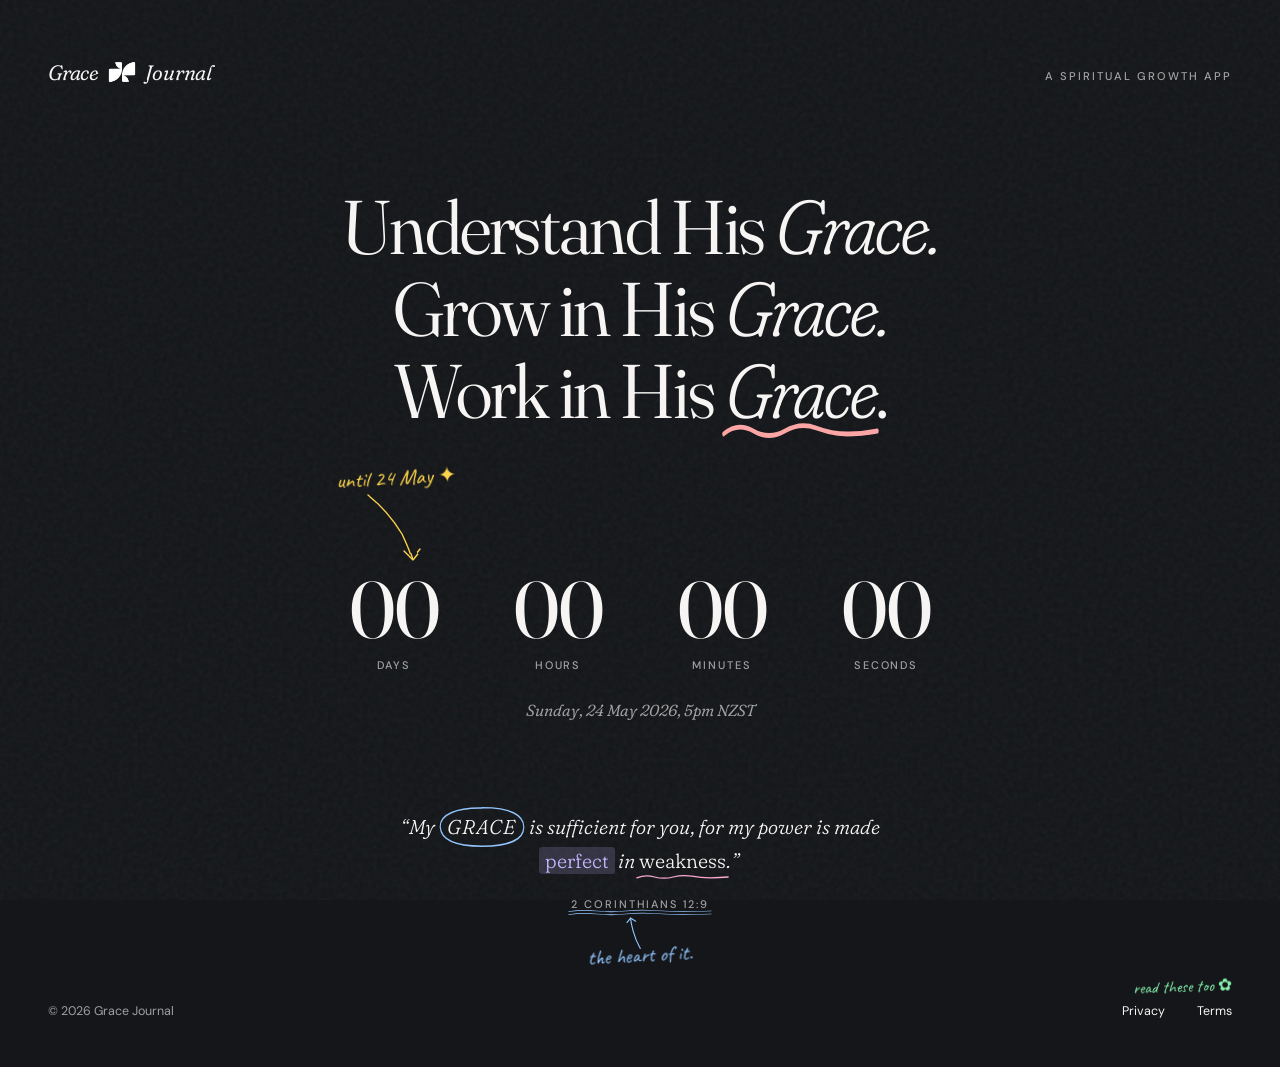
==== index.html @ fcdb18b9 "Update index.html" ====
<!DOCTYPE html>
<html lang="en">
<head>
<meta charset="UTF-8">
<meta name="viewport" content="width=device-width, initial-scale=1.0">
<title>Grace Journal — A Spiritual Growth App, Launching 24 May 2026</title>
<meta name="description" content="Grace Journal is a spiritual growth app to help you understand grace, grow in grace, and work in grace. Launching on iPhone, Sunday 24 May 2026.">
<meta name="theme-color" content="#141619">

<link rel="icon" type="image/png" href="Static/icons/favicon.png">
<link rel="apple-touch-icon" href="Static/icons/favicon.png">

<!-- Open Graph (Facebook, Messenger, iMessage, WhatsApp, LinkedIn, Slack, Discord) -->
<meta property="og:site_name" content="Grace Journal">
<meta property="og:locale" content="en_US">
<meta property="og:type" content="website">
<meta property="og:url" content="https://gracejournal.co">
<meta property="og:title" content="Grace Journal — A Spiritual Growth App, Launching 24 May 2026">
<meta property="og:description" content="Grace Journal is a spiritual growth app to help you understand grace, grow in grace, and work in grace. Launching on iPhone, Sunday 24 May 2026.">
<meta property="og:image" content="https://gracejournal.co/Static/icons/og-image.png">
<meta property="og:image:secure_url" content="https://gracejournal.co/Static/icons/og-image.png">
<meta property="og:image:type" content="image/png">
<meta property="og:image:width" content="1200">
<meta property="og:image:height" content="630">
<meta property="og:image:alt" content="Grace Journal — a spiritual growth app">

<!-- Twitter / X -->
<meta name="twitter:card" content="summary_large_image">
<meta name="twitter:title" content="Grace Journal — A Spiritual Growth App, Launching 24 May 2026">
<meta name="twitter:description" content="Grace Journal is a spiritual growth app to help you understand grace, grow in grace, and work in grace. Launching on iPhone, Sunday 24 May 2026.">
<meta name="twitter:image" content="https://gracejournal.co/Static/icons/og-image.png">
<meta name="twitter:image:alt" content="Grace Journal — a spiritual growth app">

<link rel="preconnect" href="https://fonts.googleapis.com">
<link rel="preconnect" href="https://fonts.gstatic.com" crossorigin>
<link href="https://fonts.googleapis.com/css2?family=Fraunces:ital,opsz,wght,SOFT@0,9..144,300..600,30..100;1,9..144,300..600,30..100&family=DM+Sans:wght@400;500&family=Caveat:wght@400;600&display=swap" rel="stylesheet">

<link rel="stylesheet" href="Static/index.css">
</head>
<body>

<!-- Hand-drawn roughness filter — makes any SVG stroke wobble like pencil -->
<svg class="defs" aria-hidden="true">
  <defs>
    <filter id="rough" x="-5%" y="-5%" width="110%" height="110%">
      <feTurbulence type="fractalNoise" baseFrequency="0.03" numOctaves="2" seed="4"/>
      <feDisplacementMap in="SourceGraphic" scale="2"/>
    </filter>
  </defs>
</svg>

<header>
  <span class="brand">
    <span class="wordmark">Grace</span>
    <img class="brand-logo" src="Static/icons/logo.png" alt="Grace Journal logo">
    <span class="wordmark">Journal</span>
  </span>
  <span class="meta">A Spiritual Growth App</span>
</header>

<main>

  <div class="headline-wrap">
    <h1 class="headline">
      Understand His <em>Grace.</em><br>
      Grow in His <em>Grace.</em><br>
      Work in His <em class="ul ul-coral">Grace</em>.
    </h1>
  </div>

  <section class="countdown-section">

    <span class="ann ann-countdown">until 24 May ✦</span>
    <svg class="ann-arrow-countdown" viewBox="0 0 75 75" aria-hidden="true">
      <path d="M 8 6 Q 28 22, 42 45 Q 50 62, 52 70"
            stroke="currentColor" stroke-width="1.4"
            fill="none" stroke-linecap="round"
            filter="url(#rough)"/>
      <path d="M 44 62 L 52 70 L 60 60"
            stroke="currentColor" stroke-width="1.4"
            fill="none" stroke-linecap="round" stroke-linejoin="round"
            filter="url(#rough)"/>
    </svg>

    <div class="countdown" id="countdown" aria-label="Countdown to launch">
      <div class="unit"><span class="num" id="days">00</span><span class="label">Days</span></div>
      <div class="unit"><span class="num" id="hours">00</span><span class="label">Hours</span></div>
      <div class="unit"><span class="num" id="minutes">00</span><span class="label">Minutes</span></div>
      <div class="unit"><span class="num" id="seconds">00</span><span class="label">Seconds</span></div>
    </div>

    <p class="countdown-date">Sunday, 24 May 2026, 5pm NZST</p>

  </section>

  <div class="verse-wrap">
    <blockquote class="verse">
      &ldquo;My <span class="circled" id="grace-word">GRACE</span> is sufficient for you, for my power is made
      <span class="hl hl-purple">perfect</span>
      in <span class="ul ul-pink">weakness</span>.&rdquo;
      <cite><span class="ul ul-blue ul-double" id="verse-reference">2 Corinthians 12:9</span></cite>
    </blockquote>
    <svg class="ann-arrow-verse" viewBox="0 0 55 70" aria-hidden="true">
      <path d="M 32 65 Q 23 50, 18 31 Q 14 17, 13 6"
            stroke="currentColor" stroke-width="2.2"
            fill="none" stroke-linecap="round"
            filter="url(#rough)"/>
      <path d="M 6 15 L 13 6 L 23 12"
            stroke="currentColor" stroke-width="2.2"
            fill="none" stroke-linecap="round" stroke-linejoin="round"
            filter="url(#rough)"/>
    </svg>
    <span class="ann ann-verse">the heart of it.</span>
  </div>

</main>

<footer>
  <span>© 2026 Grace Journal</span>
  <nav class="nav-links" aria-label="Legal">
    <span class="ann ann-footer">read these too ✿</span>
    <a href="privacy.html">Privacy</a>
    <a href="terms.html">Terms</a>
  </nav>
</footer>

<script src="Static/index.js" defer></script>

</body>
</html>
---- Static/index.css ----
:root {
  --bg: #141619;
  --ink: #F6F5F3;
  --ink-soft: rgba(246, 245, 243, 0.62);
  --ink-faint: rgba(246, 245, 243, 0.28);

  --purple: #C4B5FD;
  --pink: #F9A8D4;
  --yellow: #FCD34D;
  --blue: #93C5FD;
  --sage: #86EFAC;
  --coral: #FCA5A5;

  --serif: 'Fraunces', Georgia, 'Times New Roman', serif;
  --sans: 'DM Sans', system-ui, -apple-system, sans-serif;
  --hand: 'Caveat', 'Bradley Hand', cursive;
}

* { box-sizing: border-box; margin: 0; padding: 0; }

html { background: var(--bg); }

body {
  background: var(--bg);
  color: var(--ink);
  font-family: var(--sans);
  -webkit-font-smoothing: antialiased;
  text-rendering: optimizeLegibility;
  min-height: 100vh;
  min-height: 100svh;
  display: grid;
  grid-template-rows: auto 1fr auto;
  padding: clamp(1.5rem, 4vw, 3rem);
  position: relative;
  overflow-x: hidden;
}

/* Faint film grain on the dark background — gives it texture */
body::before {
  content: '';
  position: fixed;
  inset: 0;
  pointer-events: none;
  z-index: 1;
  opacity: 0.05;
  background-image: url("data:image/svg+xml,%3Csvg viewBox='0 0 200 200' xmlns='http://www.w3.org/2000/svg'%3E%3Cfilter id='n'%3E%3CfeTurbulence type='fractalNoise' baseFrequency='0.9' numOctaves='3' /%3E%3C/filter%3E%3Crect width='100%25' height='100%25' filter='url(%23n)'/%3E%3C/svg%3E");
}

/* Hidden SVG defs — turbulence filter that gives clean SVG paths a hand-drawn wobble */
.defs {
  position: absolute;
  width: 0; height: 0;
  pointer-events: none;
}

/* ───── Header ───── */
header {
  display: flex;
  justify-content: space-between;
  align-items: baseline;
  flex-wrap: wrap;
  gap: 0.5rem 2rem;
  z-index: 2;
  position: relative;
}

.brand {
  display: inline-flex;
  align-items: center;
  gap: 0.05rem;
}

.brand .brand-logo {
  margin: 0 -0.1rem;
}

.brand-logo {
  width: 3rem;
  height: 3rem;
  border-radius: 0.5rem;
  object-fit: contain;
  display: block;
  flex-shrink: 0;
}

.wordmark {
  font-family: var(--serif);
  font-style: italic;
  font-weight: 350;
  font-size: 1.3rem;
  letter-spacing: -0.01em;
  font-variation-settings: 'opsz' 24, 'SOFT' 80;
}

.meta {
  font-family: var(--sans);
  font-size: 0.7rem;
  font-weight: 500;
  letter-spacing: 0.18em;
  text-transform: uppercase;
  color: var(--ink-soft);
}

/* ───── Main ───── */
main {
  display: flex;
  flex-direction: column;
  justify-content: center;
  align-items: center;
  text-align: center;
  gap: clamp(3.5rem, 9vh, 6rem);
  padding: clamp(3rem, 10vh, 6rem) 0;
  z-index: 2;
  position: relative;
}

.headline {
  font-family: var(--serif);
  font-weight: 350;
  font-size: clamp(2.25rem, 6vw, 4.75rem);
  line-height: 1.08;
  letter-spacing: -0.025em;
  max-width: 14em;
  font-variation-settings: 'opsz' 144, 'SOFT' 30;
}

.headline em {
  font-style: italic;
  font-weight: 300;
  font-variation-settings: 'opsz' 144, 'SOFT' 100;
}

/* Wrapper around headline (kept for layout consistency) */
.headline-wrap {
  position: relative;
  width: fit-content;
  max-width: 100%;
}

/* ───── Countdown ───── */
.countdown-section {
  position: relative;
  padding: 3.5rem 0 0.5rem;
  width: min(100%, 38rem);
}

.countdown {
  display: grid;
  grid-template-columns: repeat(4, 1fr);
  gap: clamp(1rem, 4vw, 3rem);
  align-items: baseline;
}

.unit {
  display: flex;
  flex-direction: column;
  align-items: center;
  gap: 0.55rem;
}

.num {
  font-family: var(--serif);
  font-weight: 400;
  font-size: clamp(2.5rem, 7vw, 5rem);
  line-height: 1;
  letter-spacing: -0.03em;
  font-variant-numeric: tabular-nums;
  font-variation-settings: 'opsz' 144, 'SOFT' 0;
}

.label {
  font-family: var(--sans);
  font-size: 0.6875rem;
  font-weight: 500;
  letter-spacing: 0.18em;
  text-transform: uppercase;
  color: var(--ink-soft);
}

.countdown-date {
  margin-top: 1.75rem;
  font-family: var(--serif);
  font-style: italic;
  font-weight: 350;
  font-size: 1rem;
  color: var(--ink-soft);
  text-align: center;
  font-variation-settings: 'opsz' 24, 'SOFT' 100;
}

/* ───── Verse ───── */
.verse-wrap {
  position: relative;
  max-width: 32em;
}

.verse {
  font-family: var(--serif);
  font-style: italic;
  font-weight: 300;
  font-size: clamp(1.05rem, 1.6vw, 1.25rem);
  line-height: 1.65;
  color: var(--ink);
  font-variation-settings: 'opsz' 24, 'SOFT' 100;
}

.verse cite {
  display: block;
  margin-top: 1.1rem;
  font-style: normal;
  font-family: var(--sans);
  font-size: 0.6875rem;
  font-weight: 500;
  letter-spacing: 0.18em;
  text-transform: uppercase;
  color: var(--ink-soft);
}

/* ───── Inline annotations ───── */

/* Highlighted word — subtle colored background */
.hl {
  padding: 0.05em 0.32em;
  margin: 0 -0.05em;
  border-radius: 3px;
  font-style: normal;
}
.hl-purple { background: rgba(196, 181, 253, 0.18); color: var(--purple); }

/* Wavy hand-drawn underline */
.ul {
  position: relative;
  display: inline-block;
  font-style: normal;
}
.ul::after {
  content: '';
  position: absolute;
  left: -3px;
  right: -3px;
  bottom: -0.18em;
  height: 0.4em;
  background-repeat: no-repeat;
  background-size: 100% 100%;
  pointer-events: none;
}
.ul-pink::after {
  background-image: url("data:image/svg+xml,%3Csvg xmlns='http://www.w3.org/2000/svg' viewBox='0 0 100 10' preserveAspectRatio='none'%3E%3Cpath d='M 1 6 Q 10 2, 20 5 T 40 5 T 60 4 T 80 6 T 99 5' stroke='%23F9A8D4' stroke-width='1.6' fill='none' stroke-linecap='round'/%3E%3C/svg%3E");
}
.ul-coral::after {
  background-image: url("data:image/svg+xml,%3Csvg xmlns='http://www.w3.org/2000/svg' viewBox='0 0 100 10' preserveAspectRatio='none'%3E%3Cpath d='M 1 6 Q 10 2, 20 5 T 40 5 T 60 4 T 80 6 T 99 5' stroke='%23FCA5A5' stroke-width='1.6' fill='none' stroke-linecap='round'/%3E%3C/svg%3E");
}
.ul-blue::after {
  background-image: url("data:image/svg+xml,%3Csvg xmlns='http://www.w3.org/2000/svg' viewBox='0 0 100 10' preserveAspectRatio='none'%3E%3Cpath d='M 1 6 Q 10 2, 20 5 T 40 5 T 60 4 T 80 6 T 99 5' stroke='%2393C5FD' stroke-width='1.6' fill='none' stroke-linecap='round'/%3E%3C/svg%3E");
}
.ul-double::after {
  height: 0.7em;
  bottom: -0.32em;
}
.ul-double.ul-blue::after {
  background-image: url("data:image/svg+xml,%3Csvg xmlns='http://www.w3.org/2000/svg' viewBox='0 0 100 14' preserveAspectRatio='none'%3E%3Cpath d='M 1 5 Q 10 1, 20 4 T 40 4 T 60 3 T 80 5 T 99 4' stroke='%2393C5FD' stroke-width='1.5' fill='none' stroke-linecap='round'/%3E%3Cpath d='M 1 11 Q 10 7, 20 10 T 40 10 T 60 9 T 80 11 T 99 10' stroke='%2393C5FD' stroke-width='1.5' fill='none' stroke-linecap='round'/%3E%3C/svg%3E");
}
/* When .ul is applied to an em (e.g. headline italic), preserve the italic */
em.ul { font-style: italic; }

/* Hand-drawn circle around a word — for "GRACE" in the verse.
   The ellipse SVG is generated to look like it was scribbled around
   the word with a pen — slightly imperfect, slightly larger than the text.
   The word keeps its inherited color; the blue circle does the highlighting,
   matching the blue "the heart of it." annotation below. */
.circled {
  position: relative;
  display: inline-block;
  font-style: italic;
  text-transform: uppercase;
  letter-spacing: 0.04em;
  padding: 0.05em 0.45em 0.05em 0.4em;
}
.circled::after {
  content: '';
  position: absolute;
  inset: -0.18em -0.05em -0.18em -0.05em;
  background-image: url("data:image/svg+xml,%3Csvg xmlns='http://www.w3.org/2000/svg' viewBox='0 0 120 50' preserveAspectRatio='none'%3E%3Cpath d='M 60 3 C 100 3, 117 12, 117 25 C 117 40, 95 47, 60 47 C 22 47, 4 39, 3 25 C 2 11, 25 3, 60 3.5' stroke='%2393C5FD' stroke-width='1.6' fill='none' stroke-linecap='round'/%3E%3C/svg%3E");
  background-repeat: no-repeat;
  background-size: 100% 100%;
  pointer-events: none;
}

/* ───── Handwritten annotations ───── */
.ann {
  font-family: var(--hand);
  font-weight: 400;
  line-height: 1.15;
  pointer-events: none;
  white-space: nowrap;
}

/* Annotation hovering above the countdown — arrow lands on the DAYS column */
.ann-countdown {
  position: absolute;
  top: -3rem;
  left: 0;
  font-size: 1.4rem;
  color: var(--yellow);
  transform: rotate(-3deg);
  z-index: 3;
}

.ann-arrow-countdown {
  position: absolute;
  top: -1.5rem;
  left: 4%;
  width: 75px;
  height: 75px;
  color: var(--yellow);
  z-index: 3;
  pointer-events: none;
}

/* Annotation below the verse — arrow points up at the verse reference.
   --verse-reference-x is set by JS to the actual center-x of the cite
   in pixels (relative to verse-wrap). Falls back to 70% if JS hasn't
   measured yet — close enough for the initial paint. */
.ann-verse {
  position: absolute;
  bottom: -3.45rem;
  left: var(--verse-reference-x, 70%);
  font-size: 1.3rem;
  color: var(--blue);
  transform: translateX(-50%) rotate(-3deg);
  z-index: 3;
  white-space: nowrap;
}

/* Arrow connecting "the heart of it" to the verse reference.
   --arrow-top + --arrow-height are set by JS so the tip always sits a
   consistent ~12px below the reference regardless of how the verse wraps. The
   tail still anchors to wrap.bottom + 1rem, matching the original look.
   CSS fallbacks (auto / 70px / -1rem) keep things sensible if JS hasn't
   run yet — the page paints fine before measurement. */
.ann-arrow-verse {
  position: absolute;
  top: var(--arrow-top, auto);
  bottom: var(--arrow-bottom, -1rem);
  /* Arrow base path point is at viewBox x=32 in 55-wide SVG.
     Offset by -32px from --verse-reference-x so the base sits exactly at the
     center of the reference — same vertical axis as the text below. */
  left: calc(var(--verse-reference-x, 70%) - 32px);
  width: 60px;
  height: var(--arrow-height, 70px);
  color: var(--blue);
  z-index: 3;
  pointer-events: none;
}

/* Footer annotation */
.ann-footer {
  position: absolute;
  top: -1.6rem;
  right: 0;
  font-size: 1.05rem;
  color: var(--sage);
  transform: rotate(-2deg);
  z-index: 3;
  white-space: nowrap;
}

/* ───── Footer ───── */
footer {
  display: flex;
  justify-content: space-between;
  align-items: baseline;
  flex-wrap: wrap;
  gap: 1rem;
  font-family: var(--sans);
  font-size: 0.78rem;
  color: var(--ink-soft);
  z-index: 2;
  position: relative;
}

.nav-links {
  display: flex;
  gap: clamp(1.25rem, 3vw, 2rem);
  position: relative;
}

footer a {
  color: var(--ink);
  text-decoration: none;
  position: relative;
  transition: color 0.3s ease;
}

footer a::after {
  content: '';
  position: absolute;
  left: 0;
  bottom: -3px;
  width: 100%;
  height: 1px;
  background: currentColor;
  transform: scaleX(0);
  transform-origin: right;
  transition: transform 0.45s cubic-bezier(0.16, 1, 0.3, 1);
}

footer a:hover::after,
footer a:focus-visible::after {
  transform: scaleX(1);
  transform-origin: left;
}

footer a:focus-visible {
  outline: 1px dashed var(--ink-faint);
  outline-offset: 4px;
  border-radius: 2px;
}

/* ───── Page-load animation (staggered fade-up) ───── */
header, .headline, .countdown-section, .verse-wrap, footer {
  opacity: 0;
  animation: fadeUp 1.2s cubic-bezier(0.16, 1, 0.3, 1) forwards;
}
header              { animation-delay: 0.1s; }
.headline           { animation-delay: 0.35s; }
.countdown-section  { animation-delay: 0.7s; }
.verse-wrap         { animation-delay: 1.1s; }
footer              { animation-delay: 1.4s; }

/* Annotations scribble in slightly after their parent */
.ann, .ann-arrow-countdown, .ann-arrow-verse {
  opacity: 0;
  animation: scribble 0.7s cubic-bezier(0.16, 1, 0.3, 1) forwards;
}
.ann-countdown,
.ann-arrow-countdown { animation-delay: 1.3s; }
.ann-verse,
.ann-arrow-verse     { animation-delay: 1.7s; }
.ann-footer          { animation-delay: 2s; }

@keyframes fadeUp {
  from { opacity: 0; transform: translateY(14px); }
  to   { opacity: 1; transform: translateY(0); }
}
@keyframes scribble {
  from { opacity: 0; transform: scale(0.9); }
  to   { opacity: 1; }
}

@media (prefers-reduced-motion: reduce) {
  *, *::before, *::after {
    animation-duration: 0.01ms !important;
    animation-delay: 0ms !important;
    transition-duration: 0.01ms !important;
  }
}

/* ───── Mobile adjustments ───── */
@media (max-width: 560px) {
  .countdown {
    grid-template-columns: repeat(4, 1fr);
    gap: 0.75rem;
  }
  .num { font-size: clamp(2rem, 11vw, 3rem); }
  .label { font-size: 0.6rem; letter-spacing: 0.14em; }

  /* Annotations stay visible on mobile; countdown arrow scaled to fit narrower columns */
  .ann-countdown { font-size: 1.1rem; left: 0; top: -2rem; }
  .ann-arrow-countdown {
    top: -0.5rem;
    left: 2%;
    width: 50px;
    height: 50px;
  }

  .ann-verse { font-size: 1.05rem; bottom: -2.5rem; }
  /* verse arrow sizing handled dynamically by JS — no override needed */

  .ann-footer { display: none; }

}

@media (max-width: 360px) {
  .countdown { grid-template-columns: repeat(2, 1fr); gap: 1.25rem; }
  /* 2-col layout: days center shifts to ~25% of section, so arrow follows */
  .ann-arrow-countdown { left: 13%; }
}
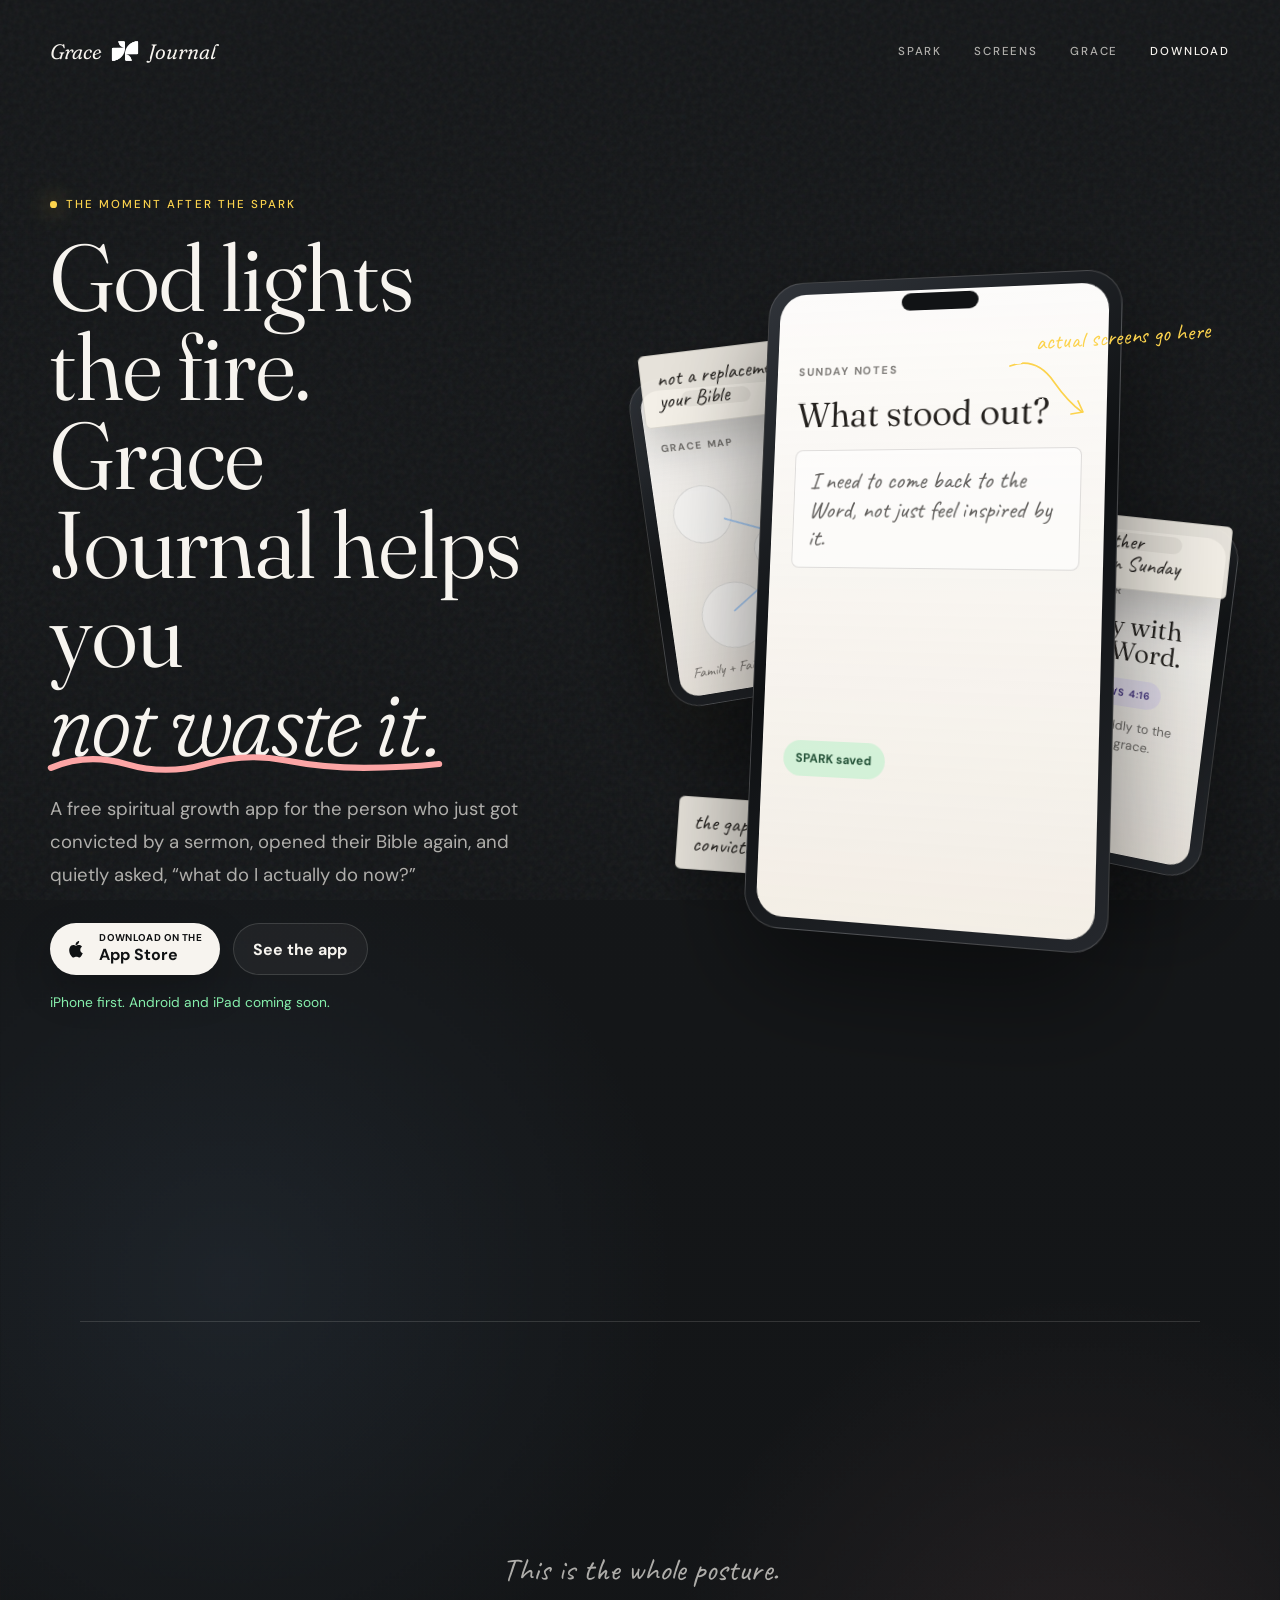
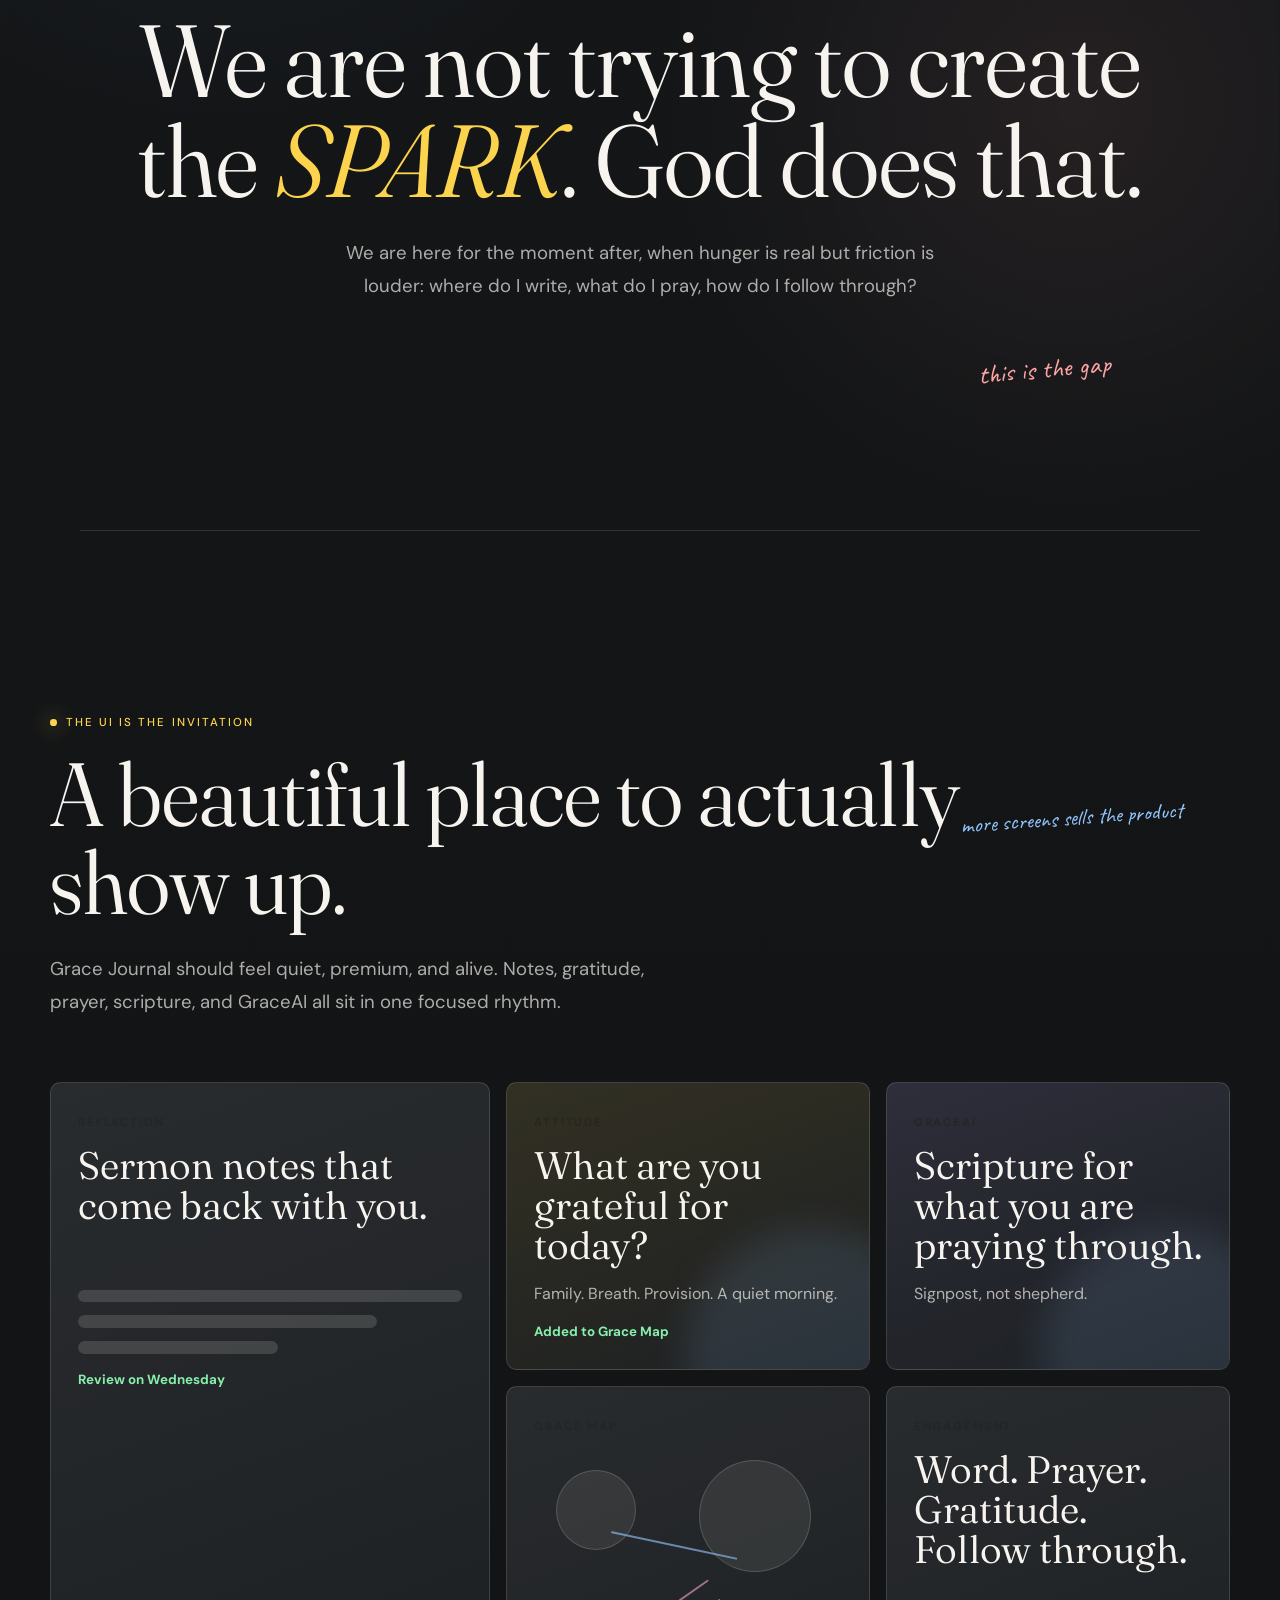
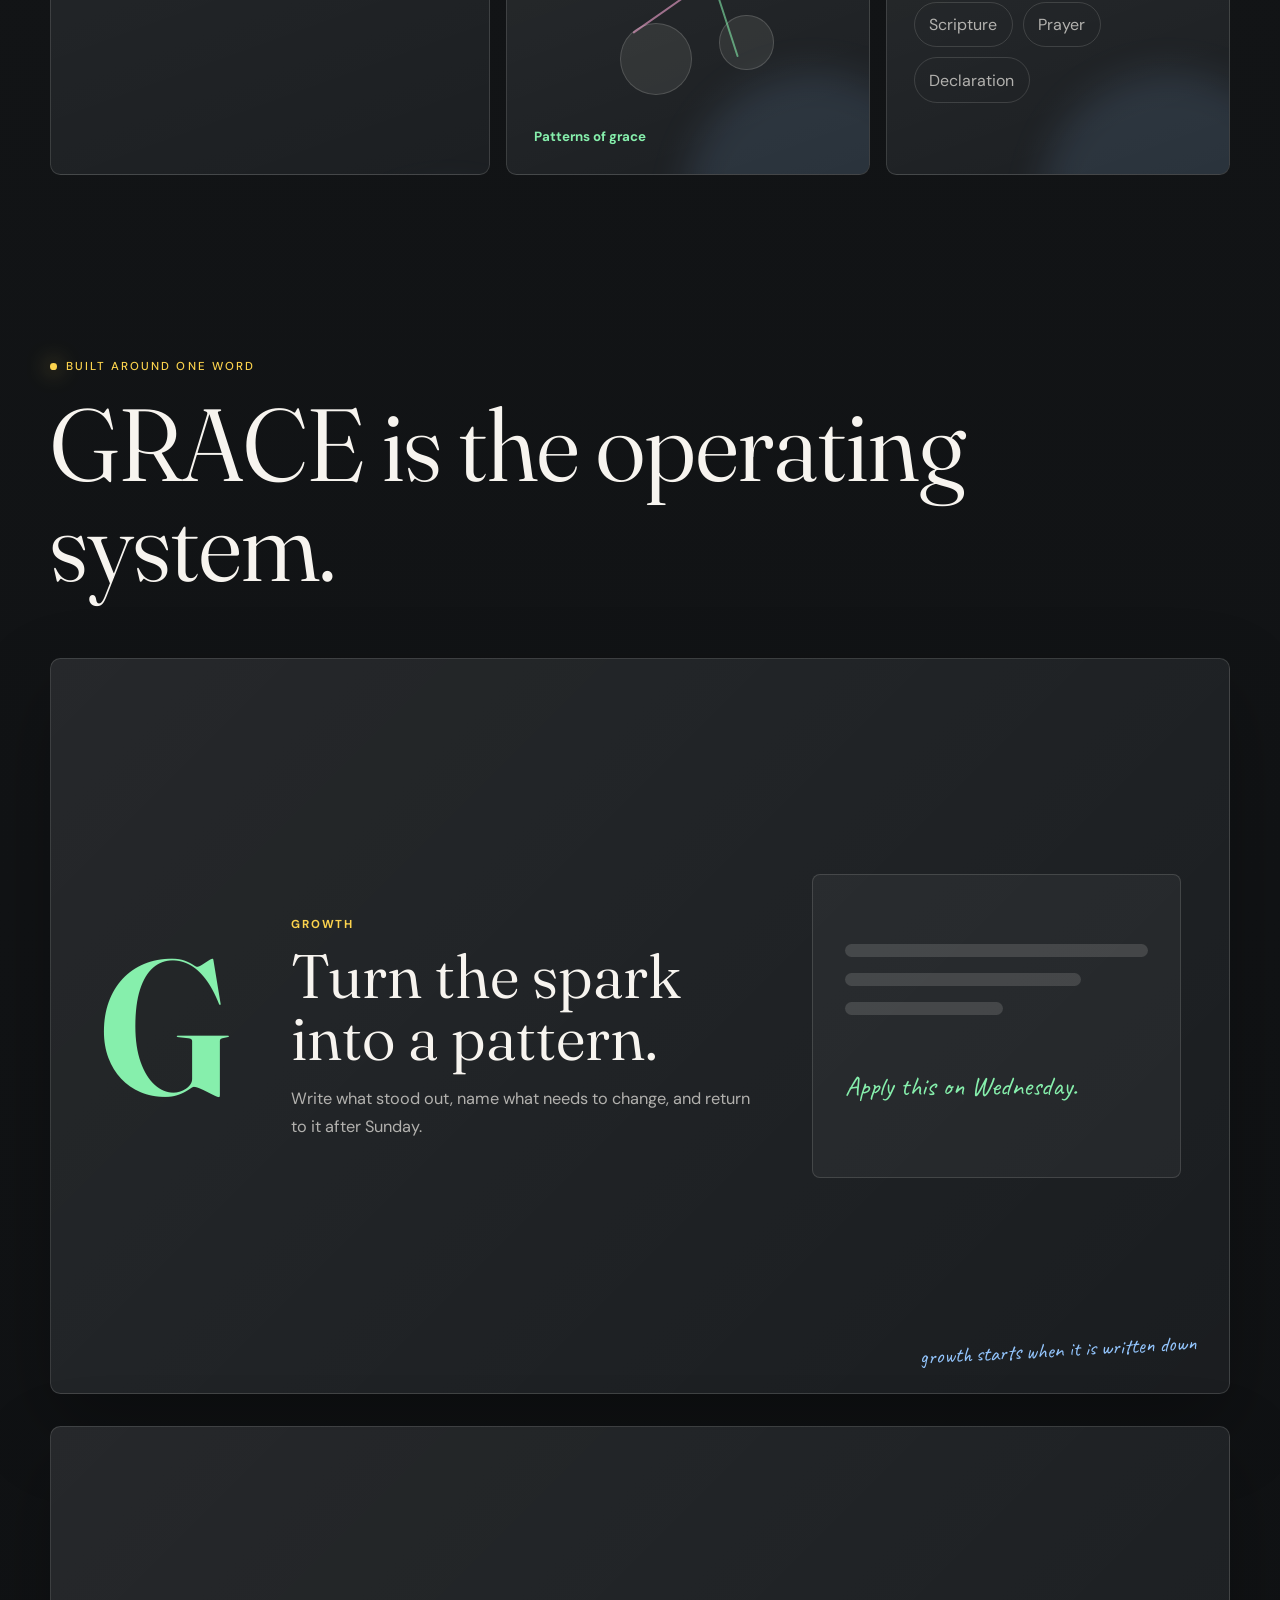
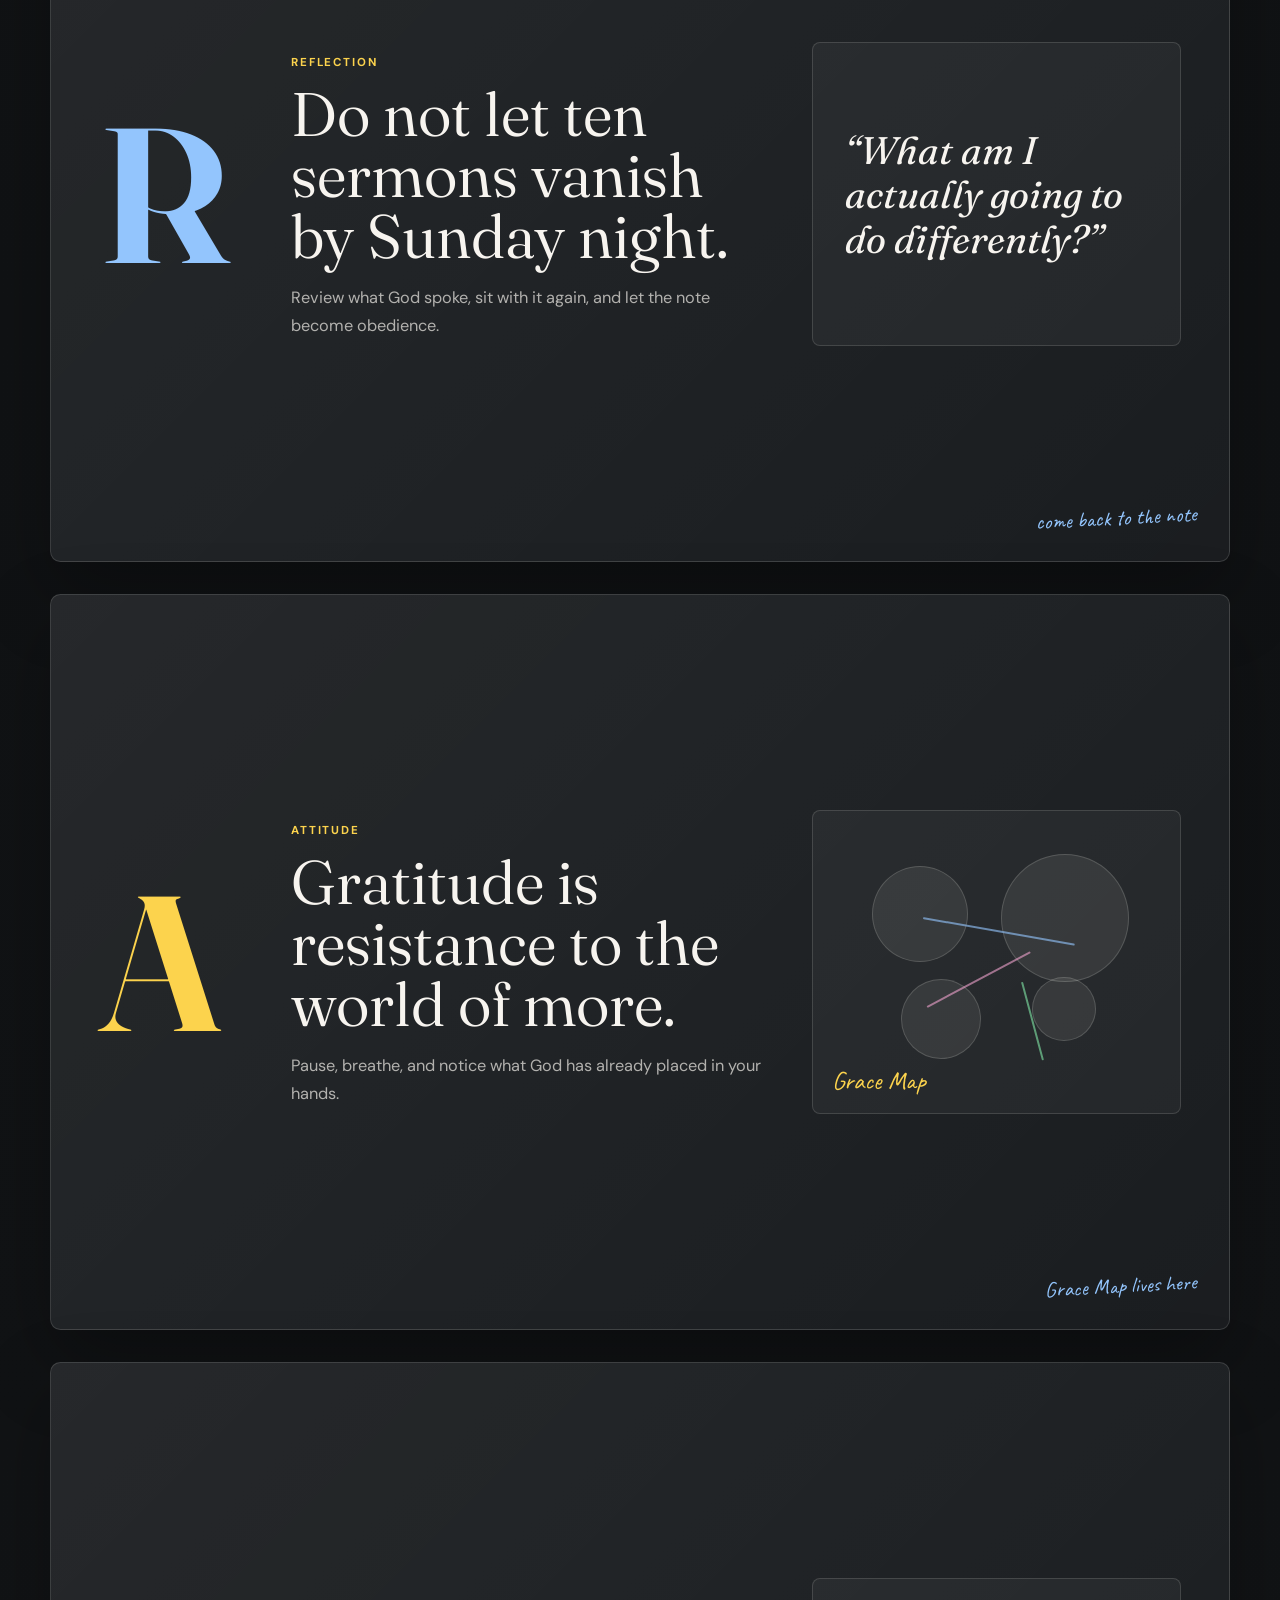
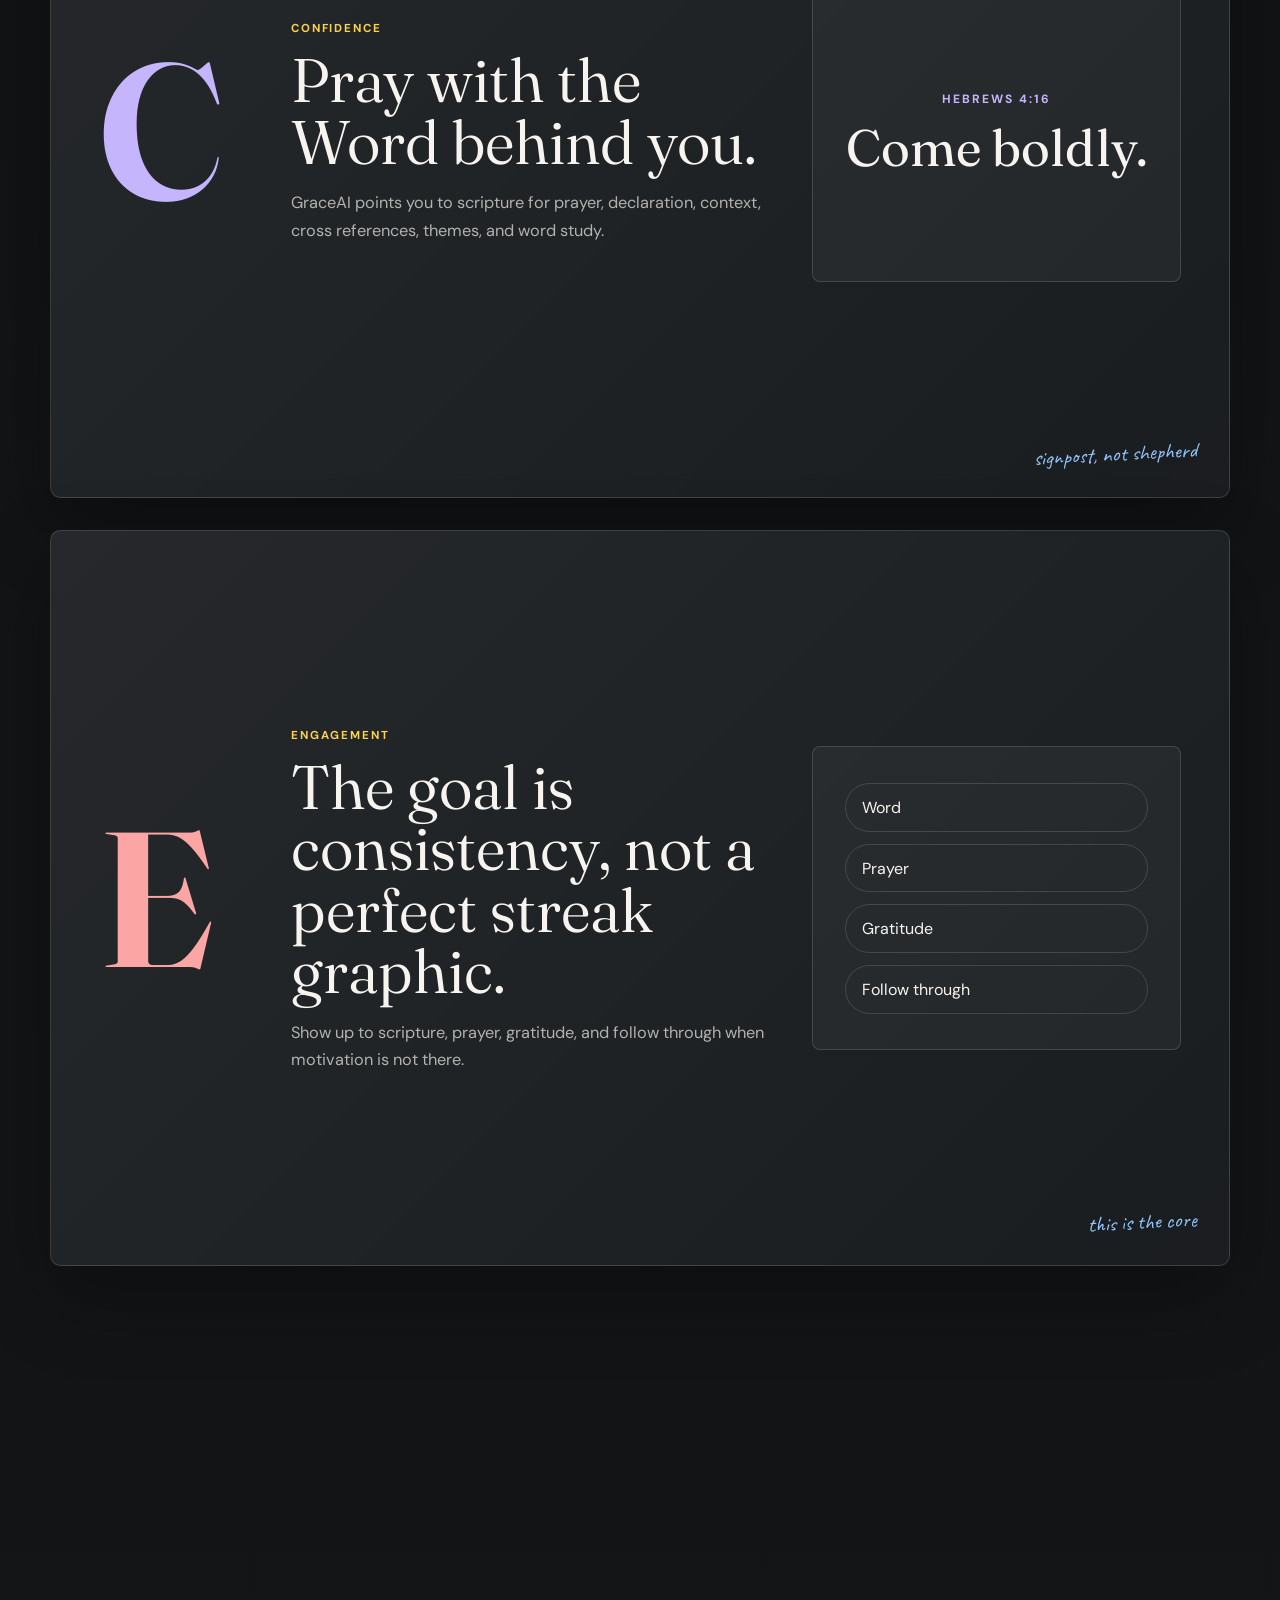
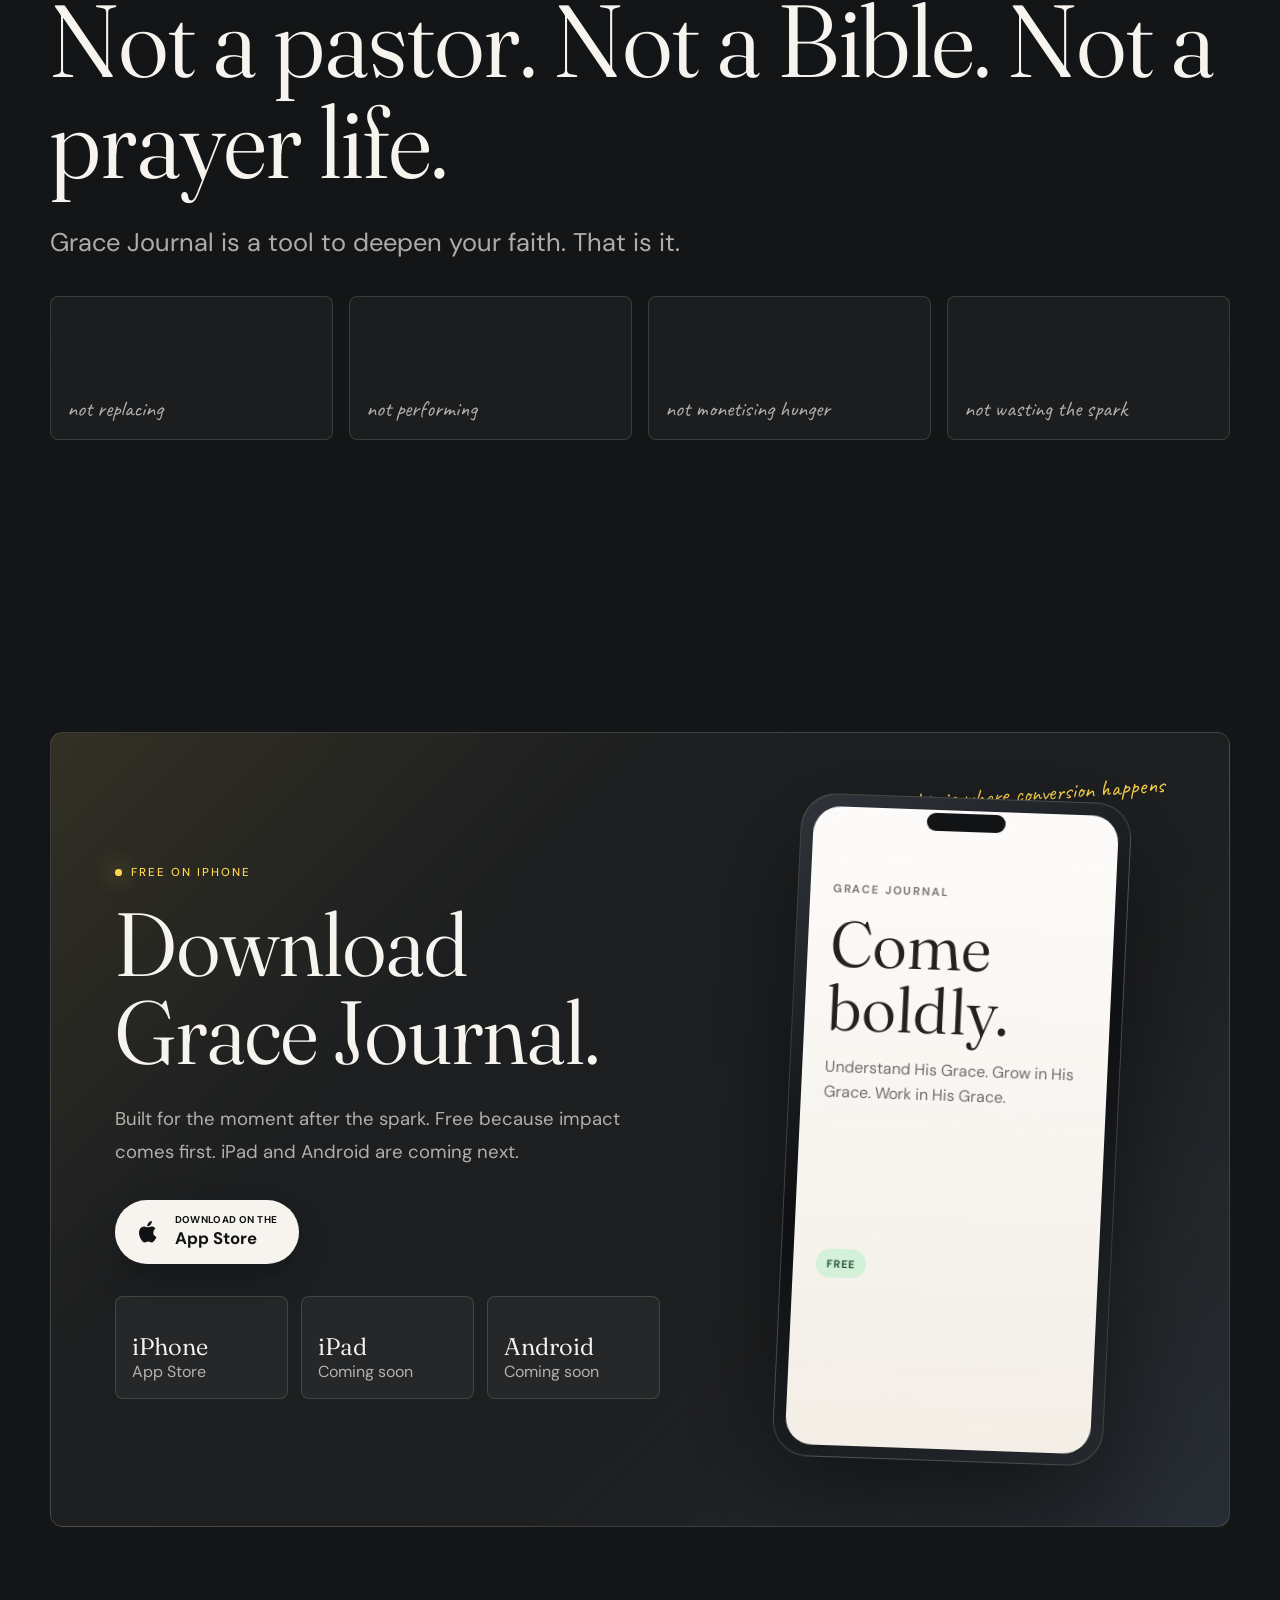
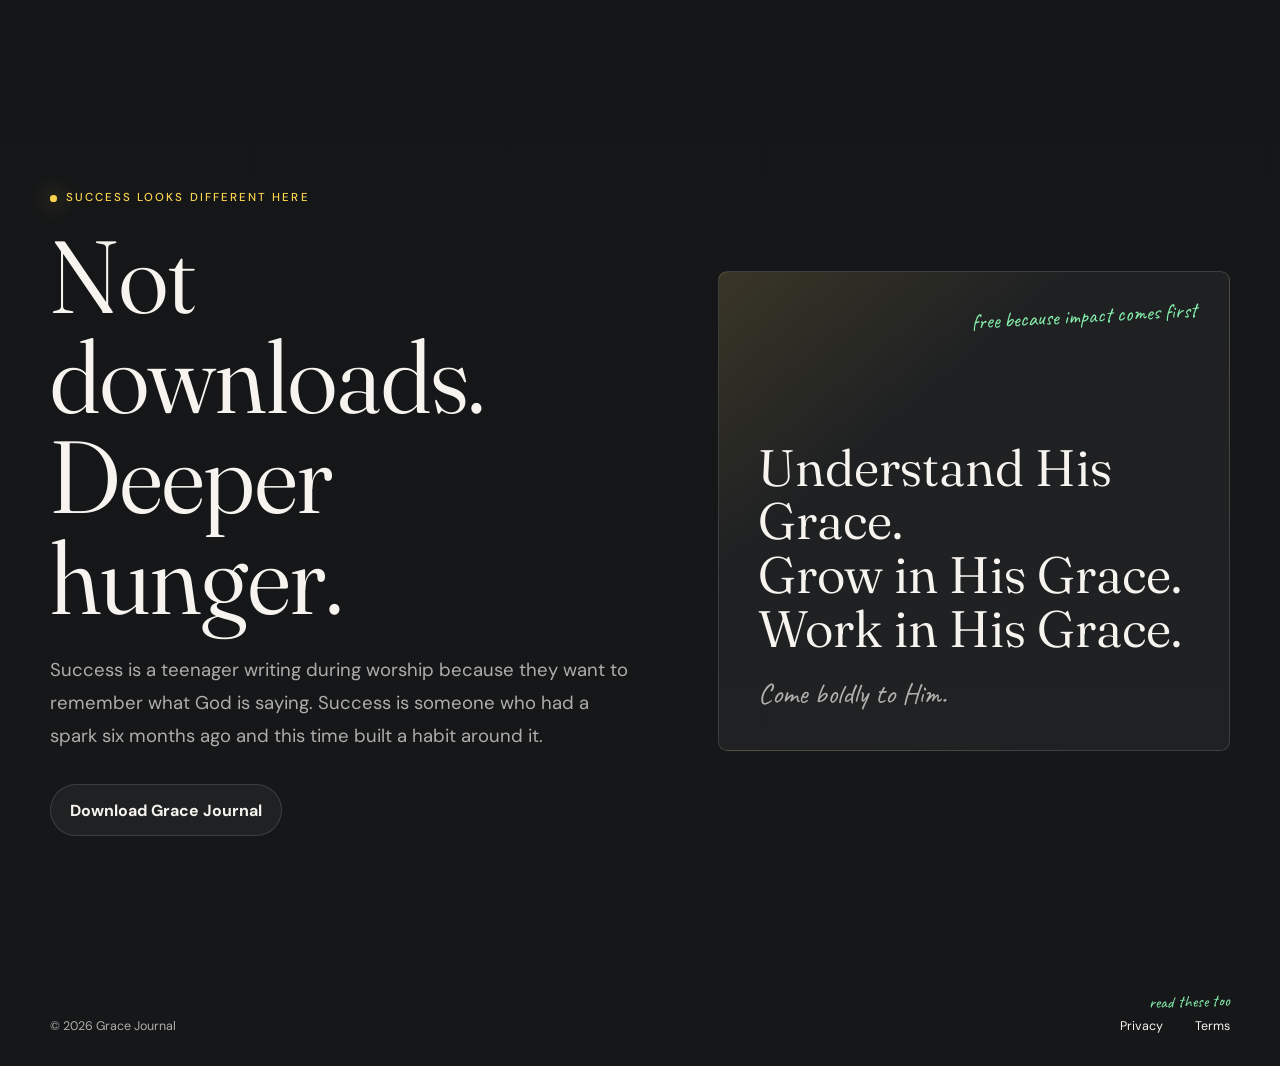
==== commit ed876150: "update update" ====
--- a/index.html
+++ b/index.html
@@ -3,20 +3,19 @@
 <head>
 <meta charset="UTF-8">
 <meta name="viewport" content="width=device-width, initial-scale=1.0">
-<title>Grace Journal — A Spiritual Growth App, Launching 24 May 2026</title>
-<meta name="description" content="Grace Journal is a spiritual growth app to help you understand grace, grow in grace, and work in grace. Launching on iPhone, Sunday 24 May 2026.">
+<title>Grace Journal — A Spiritual Growth App</title>
+<meta name="description" content="Grace Journal is a free spiritual growth app built around Growth, Reflection, Attitude, Confidence, and Engagement with scripture.">
 <meta name="theme-color" content="#141619">
 
-<link rel="icon" type="image/png" href="Static/icons/favicon.png">
-<link rel="apple-touch-icon" href="Static/icons/favicon.png">
-
-<!-- Open Graph (Facebook, Messenger, iMessage, WhatsApp, LinkedIn, Slack, Discord) -->
+<link rel="icon" type="image/png" sizes="32x32" href="Static/icons/favicon.png">
+<link rel="apple-touch-icon" sizes="180x180" href="/apple-touch-icon.png">
+
 <meta property="og:site_name" content="Grace Journal">
 <meta property="og:locale" content="en_US">
 <meta property="og:type" content="website">
 <meta property="og:url" content="https://gracejournal.co">
-<meta property="og:title" content="Grace Journal — A Spiritual Growth App, Launching 24 May 2026">
-<meta property="og:description" content="Grace Journal is a spiritual growth app to help you understand grace, grow in grace, and work in grace. Launching on iPhone, Sunday 24 May 2026.">
+<meta property="og:title" content="Grace Journal — A Spiritual Growth App">
+<meta property="og:description" content="A free spiritual growth app for the moment after the spark.">
 <meta property="og:image" content="https://gracejournal.co/Static/icons/og-image.png">
 <meta property="og:image:secure_url" content="https://gracejournal.co/Static/icons/og-image.png">
 <meta property="og:image:type" content="image/png">
@@ -24,22 +23,20 @@
 <meta property="og:image:height" content="630">
 <meta property="og:image:alt" content="Grace Journal — a spiritual growth app">
 
-<!-- Twitter / X -->
 <meta name="twitter:card" content="summary_large_image">
-<meta name="twitter:title" content="Grace Journal — A Spiritual Growth App, Launching 24 May 2026">
-<meta name="twitter:description" content="Grace Journal is a spiritual growth app to help you understand grace, grow in grace, and work in grace. Launching on iPhone, Sunday 24 May 2026.">
+<meta name="twitter:title" content="Grace Journal — A Spiritual Growth App">
+<meta name="twitter:description" content="A free spiritual growth app for the moment after the spark.">
 <meta name="twitter:image" content="https://gracejournal.co/Static/icons/og-image.png">
 <meta name="twitter:image:alt" content="Grace Journal — a spiritual growth app">
 
 <link rel="preconnect" href="https://fonts.googleapis.com">
 <link rel="preconnect" href="https://fonts.gstatic.com" crossorigin>
-<link href="https://fonts.googleapis.com/css2?family=Fraunces:ital,opsz,wght,SOFT@0,9..144,300..600,30..100;1,9..144,300..600,30..100&family=DM+Sans:wght@400;500&family=Caveat:wght@400;600&display=swap" rel="stylesheet">
+<link href="https://fonts.googleapis.com/css2?family=Fraunces:ital,opsz,wght,SOFT@0,9..144,300..700,30..100;1,9..144,300..700,30..100&family=DM+Sans:wght@400;500;700&family=Caveat:wght@400;600&display=swap" rel="stylesheet">
 
 <link rel="stylesheet" href="Static/index.css">
 </head>
 <body>
 
-<!-- Hand-drawn roughness filter — makes any SVG stroke wobble like pencil -->
 <svg class="defs" aria-hidden="true">
   <defs>
     <filter id="rough" x="-5%" y="-5%" width="110%" height="110%">
@@ -49,68 +46,301 @@
   </defs>
 </svg>
 
-<header>
-  <span class="brand">
+<header class="site-header">
+  <a class="brand" href="#top" aria-label="Grace Journal home">
     <span class="wordmark">Grace</span>
     <img class="brand-logo" src="Static/icons/logo.png" alt="Grace Journal logo">
     <span class="wordmark">Journal</span>
-  </span>
-  <span class="meta">A Spiritual Growth App</span>
+  </a>
+  <nav class="header-nav story-only" aria-label="Story">
+    <a href="#spark">Spark</a>
+    <a href="#screens">Screens</a>
+    <a href="#grace">Grace</a>
+    <a class="nav-download" href="#download">Download</a>
+  </nav>
+  <span class="countdown-only meta">A Spiritual Growth App</span>
 </header>
 
-<main>
-
-  <div class="headline-wrap">
-    <h1 class="headline">
-      Understand His <em>Grace.</em><br>
-      Grow in His <em>Grace.</em><br>
-      Work in His <em class="ul ul-coral">Grace</em>.
-    </h1>
-  </div>
-
-  <section class="countdown-section">
-
-    <span class="ann ann-countdown">until 24 May ✦</span>
-    <svg class="ann-arrow-countdown" viewBox="0 0 75 75" aria-hidden="true">
-      <path d="M 8 6 Q 28 22, 42 45 Q 50 62, 52 70"
-            stroke="currentColor" stroke-width="1.4"
-            fill="none" stroke-linecap="round"
-            filter="url(#rough)"/>
-      <path d="M 44 62 L 52 70 L 60 60"
-            stroke="currentColor" stroke-width="1.4"
-            fill="none" stroke-linecap="round" stroke-linejoin="round"
-            filter="url(#rough)"/>
-    </svg>
-
-    <div class="countdown" id="countdown" aria-label="Countdown to launch">
-      <div class="unit"><span class="num" id="days">00</span><span class="label">Days</span></div>
-      <div class="unit"><span class="num" id="hours">00</span><span class="label">Hours</span></div>
-      <div class="unit"><span class="num" id="minutes">00</span><span class="label">Minutes</span></div>
-      <div class="unit"><span class="num" id="seconds">00</span><span class="label">Seconds</span></div>
+<main id="top">
+
+  <section class="countdown-page countdown-only" aria-labelledby="countdown-title">
+    <div class="countdown-shell">
+      <span class="ann ann-countdown">until 24 May</span>
+      <svg class="ann-arrow-countdown" viewBox="0 0 75 75" aria-hidden="true">
+        <path d="M 8 6 Q 28 22, 42 45 Q 50 62, 52 70" stroke="currentColor" stroke-width="1.4" fill="none" stroke-linecap="round" filter="url(#rough)"/>
+        <path d="M 44 62 L 52 70 L 60 60" stroke="currentColor" stroke-width="1.4" fill="none" stroke-linecap="round" stroke-linejoin="round" filter="url(#rough)"/>
+      </svg>
+      <h1 class="countdown-title" id="countdown-title">
+        Understand <br class="mobile-break">His <em>Grace.</em><br>
+        Grow in His <br class="mobile-break"><em>Grace.</em><br>
+        Work in His <br class="mobile-break"><em class="ul ul-coral">Grace</em>.
+      </h1>
+      <div class="countdown" id="countdown" aria-label="Countdown to launch">
+        <div class="unit"><span class="num" id="days">00</span><span class="label">Days</span></div>
+        <div class="unit"><span class="num" id="hours">00</span><span class="label">Hours</span></div>
+        <div class="unit"><span class="num" id="minutes">00</span><span class="label">Minutes</span></div>
+        <div class="unit"><span class="num" id="seconds">00</span><span class="label">Seconds</span></div>
+      </div>
+      <p class="countdown-date">Sunday, 24 May 2026</p>
+      <blockquote class="countdown-verse">
+        &ldquo;My <span class="circled">GRACE</span> is sufficient for you, for my power is made
+        <span class="hl hl-purple">perfect</span> in <span class="ul ul-pink">weakness</span>.&rdquo;
+        <cite><span class="ul ul-blue ul-double">2 Corinthians 12:9</span></cite>
+      </blockquote>
     </div>
-
-    <p class="countdown-date">Sunday, 24 May 2026, 5pm NZST</p>
-
   </section>
 
-  <div class="verse-wrap">
-    <blockquote class="verse">
-      &ldquo;My <span class="circled" id="grace-word">GRACE</span> is sufficient for you, for my power is made
-      <span class="hl hl-purple">perfect</span>
-      in <span class="ul ul-pink">weakness</span>.&rdquo;
-      <cite><span class="ul ul-blue ul-double" id="verse-reference">2 Corinthians 12:9</span></cite>
-    </blockquote>
-    <svg class="ann-arrow-verse" viewBox="0 0 55 70" aria-hidden="true">
-      <path d="M 32 65 Q 23 50, 18 31 Q 14 17, 13 6"
-            stroke="currentColor" stroke-width="2.2"
-            fill="none" stroke-linecap="round"
-            filter="url(#rough)"/>
-      <path d="M 6 15 L 13 6 L 23 12"
-            stroke="currentColor" stroke-width="2.2"
-            fill="none" stroke-linecap="round" stroke-linejoin="round"
-            filter="url(#rough)"/>
-    </svg>
-    <span class="ann ann-verse">the heart of it.</span>
+  <div class="story-page story-only" aria-live="polite">
+    <section class="story-hero" id="spark" aria-labelledby="story-title">
+      <div class="hero-copy">
+        <span class="eyebrow">The moment after the spark</span>
+        <h1 class="story-title" id="story-title">
+          God lights <br class="mobile-break">the fire.<br>
+          Grace Journal <br class="mobile-break">helps you <br class="mobile-break"><em class="ul ul-coral">not waste it.</em>
+        </h1>
+        <p>
+          A free spiritual growth app for the person who just got convicted by a sermon,
+          opened their Bible again, and quietly asked, &ldquo;what do I actually do now?&rdquo;
+        </p>
+        <div class="hero-actions" aria-label="Download Grace Journal">
+          <a class="app-store-button" href="https://apps.apple.com/" target="_blank" rel="noopener">
+            <span class="store-icon" aria-hidden="true">
+              <svg viewBox="0 0 24 24"><path d="M16.7 12.5c0-2 1.6-3 1.7-3.1-0.9-1.4-2.4-1.6-2.9-1.6-1.2-0.1-2.4 0.7-3 0.7s-1.6-0.7-2.6-0.7c-1.3 0-2.6 0.8-3.2 2-1.4 2.4-0.4 6 1 8 0.7 1 1.5 2.1 2.6 2.1 1 0 1.4-0.7 2.6-0.7s1.6 0.7 2.6 0.7c1.1 0 1.8-1 2.5-2 0.8-1.1 1.1-2.2 1.1-2.3-0.1 0-2.4-0.9-2.4-3.1ZM14.7 6.5c0.6-0.7 1-1.7 0.9-2.7-0.9 0-1.9 0.6-2.5 1.3-0.6 0.6-1 1.7-0.9 2.6 0.9 0.1 1.9-0.5 2.5-1.2Z"/></svg>
+            </span>
+            <span><small>Download on the</small>App Store</span>
+          </a>
+          <a class="secondary-button" href="#screens">See the app</a>
+        </div>
+        <p class="platform-line">iPhone first. Android and iPad coming soon.</p>
+      </div>
+      <div class="spark-stage" aria-label="Grace Journal app placeholder">
+        <span class="ann ann-stage">actual screens go here</span>
+        <svg class="ann-arrow-stage" viewBox="0 0 90 80" aria-hidden="true">
+          <path d="M 8 16 Q 34 6, 52 32 Q 66 52, 80 62" stroke="currentColor" stroke-width="1.7" fill="none" stroke-linecap="round" filter="url(#rough)"/>
+          <path d="M 69 64 L 81 62 L 76 51" stroke="currentColor" stroke-width="1.7" fill="none" stroke-linecap="round" stroke-linejoin="round" filter="url(#rough)"/>
+        </svg>
+        <div class="phone phone-main phone-large">
+          <div class="phone-top"></div>
+          <div class="screen sermon-screen">
+            <span class="screen-kicker">Sunday notes</span>
+            <h2>What stood out?</h2>
+            <p class="written">I need to come back to the Word, not just feel inspired by it.</p>
+            <span class="tag">SPARK saved</span>
+          </div>
+        </div>
+        <div class="phone phone-float phone-prayer" aria-hidden="true">
+          <div class="phone-top"></div>
+          <div class="screen prayer-screen">
+            <span class="screen-kicker">Prayer</span>
+            <h2>Pray with the Word.</h2>
+            <div class="scripture-chip">Hebrews 4:16</div>
+            <p>Come boldly to the throne of grace.</p>
+          </div>
+        </div>
+        <div class="phone phone-float phone-map" aria-hidden="true">
+          <div class="phone-top"></div>
+          <div class="screen map-screen">
+            <span class="screen-kicker">Grace Map</span>
+            <i></i><i></i><i></i><b></b><b></b>
+            <p>Family + Faith</p>
+          </div>
+        </div>
+        <div class="paper-note note-a">not a replacement for your Bible</div>
+        <div class="paper-note note-b">not another forgotten Sunday</div>
+        <div class="paper-note note-c">the gap after conviction</div>
+      </div>
+    </section>
+
+    <section class="manifesto">
+      <p class="manifesto-small">This is the whole posture.</p>
+      <h2>We are not trying to create the <span>SPARK</span>. God does that.</h2>
+      <p class="manifesto-copy">
+        We are here for the moment after, when hunger is real but friction is louder:
+        where do I write, what do I pray, how do I follow through?
+      </p>
+      <span class="ann ann-manifesto">this is the gap</span>
+    </section>
+
+    <section class="screens-section" id="screens" aria-labelledby="screens-title">
+      <div class="screens-copy">
+        <span class="eyebrow">The UI is the invitation</span>
+        <h2 id="screens-title">A beautiful place to actually show up.</h2>
+        <p>
+          Grace Journal should feel quiet, premium, and alive. Notes, gratitude,
+          prayer, scripture, and GraceAI all sit in one focused rhythm.
+        </p>
+      </div>
+      <div class="screen-gallery" aria-label="Grace Journal app screen previews">
+        <article class="screen-card tall-card">
+          <span class="screen-kicker">Reflection</span>
+          <h3>Sermon notes that come back with you.</h3>
+          <div class="mock-lines"><span></span><span></span><span></span></div>
+          <small>Review on Wednesday</small>
+        </article>
+        <article class="screen-card gratitude-card">
+          <span class="screen-kicker">Attitude</span>
+          <h3>What are you grateful for today?</h3>
+          <p>Family. Breath. Provision. A quiet morning.</p>
+          <small>Added to Grace Map</small>
+        </article>
+        <article class="screen-card ai-card">
+          <span class="screen-kicker">GraceAI</span>
+          <h3>Scripture for what you are praying through.</h3>
+          <p>Signpost, not shepherd.</p>
+        </article>
+        <article class="screen-card map-card">
+          <span class="screen-kicker">Grace Map</span>
+          <div class="gallery-map"><i></i><i></i><i></i><i></i><b></b><b></b><b></b></div>
+          <small>Patterns of grace</small>
+        </article>
+        <article class="screen-card rhythm-card">
+          <span class="screen-kicker">Engagement</span>
+          <h3>Word. Prayer. Gratitude. Follow through.</h3>
+          <div class="pill-stack"><span>Scripture</span><span>Prayer</span><span>Declaration</span></div>
+        </article>
+      </div>
+      <span class="ann ann-screens">more screens sells the product</span>
+    </section>
+
+    <section class="grace-story" id="grace" aria-labelledby="grace-title">
+      <div class="section-head">
+        <span class="eyebrow">Built around one word</span>
+        <h2 id="grace-title">GRACE is the operating system.</h2>
+      </div>
+
+      <article class="grace-panel growth">
+        <div class="letter-block">G</div>
+        <div>
+          <span class="panel-kicker">Growth</span>
+          <h3>Turn the spark into a pattern.</h3>
+          <p>Write what stood out, name what needs to change, and return to it after Sunday.</p>
+        </div>
+        <div class="mini-ui notes-ui">
+          <span></span><span></span><span></span>
+          <p>Apply this on Wednesday.</p>
+        </div>
+        <span class="ann ann-panel">growth starts when it is written down</span>
+      </article>
+
+      <article class="grace-panel reflection">
+        <div class="letter-block">R</div>
+        <div>
+          <span class="panel-kicker">Reflection</span>
+          <h3>Do not let ten sermons vanish by Sunday night.</h3>
+          <p>Review what God spoke, sit with it again, and let the note become obedience.</p>
+        </div>
+        <div class="mini-ui reflection-ui">
+          <blockquote>&ldquo;What am I actually going to do differently?&rdquo;</blockquote>
+        </div>
+        <span class="ann ann-panel">come back to the note</span>
+      </article>
+
+      <article class="grace-panel attitude">
+        <div class="letter-block">A</div>
+        <div>
+          <span class="panel-kicker">Attitude</span>
+          <h3>Gratitude is resistance to the world of more.</h3>
+          <p>Pause, breathe, and notice what God has already placed in your hands.</p>
+        </div>
+        <div class="mini-ui grace-map-ui" aria-label="Grace Map illustration">
+          <i></i><i></i><i></i><i></i>
+          <b></b><b></b><b></b>
+          <small>Grace Map</small>
+        </div>
+        <span class="ann ann-panel">Grace Map lives here</span>
+      </article>
+
+      <article class="grace-panel confidence">
+        <div class="letter-block">C</div>
+        <div>
+          <span class="panel-kicker">Confidence</span>
+          <h3>Pray with the Word behind you.</h3>
+          <p>GraceAI points you to scripture for prayer, declaration, context, cross references, themes, and word study.</p>
+        </div>
+        <div class="mini-ui scripture-ui">
+          <p>Hebrews 4:16</p>
+          <span>Come boldly.</span>
+        </div>
+        <span class="ann ann-panel">signpost, not shepherd</span>
+      </article>
+
+      <article class="grace-panel engagement">
+        <div class="letter-block">E</div>
+        <div>
+          <span class="panel-kicker">Engagement</span>
+          <h3>The goal is consistency, not a perfect streak graphic.</h3>
+          <p>Show up to scripture, prayer, gratitude, and follow through when motivation is not there.</p>
+        </div>
+        <div class="mini-ui rhythm-ui">
+          <span>Word</span><span>Prayer</span><span>Gratitude</span><span>Follow through</span>
+        </div>
+        <span class="ann ann-panel">this is the core</span>
+      </article>
+    </section>
+
+    <section class="not-section">
+      <h2>Not a pastor. Not a Bible. Not a prayer life.</h2>
+      <p>Grace Journal is a tool to deepen your faith. That is it.</p>
+      <div class="not-grid" aria-label="Grace Journal positioning">
+        <span>not replacing</span>
+        <span>not performing</span>
+        <span>not monetising hunger</span>
+        <span>not wasting the spark</span>
+      </div>
+    </section>
+
+    <section class="download-section" id="download" aria-labelledby="download-title">
+      <div class="download-copy">
+        <span class="eyebrow">Free on iPhone</span>
+        <h2 id="download-title">Download Grace Journal.</h2>
+        <p>
+          Built for the moment after the spark. Free because impact comes first.
+          iPad and Android are coming next.
+        </p>
+        <div class="hero-actions">
+          <a class="app-store-button app-store-button-large" href="https://apps.apple.com/" target="_blank" rel="noopener">
+            <span class="store-icon" aria-hidden="true">
+              <svg viewBox="0 0 24 24"><path d="M16.7 12.5c0-2 1.6-3 1.7-3.1-0.9-1.4-2.4-1.6-2.9-1.6-1.2-0.1-2.4 0.7-3 0.7s-1.6-0.7-2.6-0.7c-1.3 0-2.6 0.8-3.2 2-1.4 2.4-0.4 6 1 8 0.7 1 1.5 2.1 2.6 2.1 1 0 1.4-0.7 2.6-0.7s1.6 0.7 2.6 0.7c1.1 0 1.8-1 2.5-2 0.8-1.1 1.1-2.2 1.1-2.3-0.1 0-2.4-0.9-2.4-3.1ZM14.7 6.5c0.6-0.7 1-1.7 0.9-2.7-0.9 0-1.9 0.6-2.5 1.3-0.6 0.6-1 1.7-0.9 2.6 0.9 0.1 1.9-0.5 2.5-1.2Z"/></svg>
+            </span>
+            <span><small>Download on the</small>App Store</span>
+          </a>
+        </div>
+        <div class="platform-grid" aria-label="Platform availability">
+          <span><strong>iPhone</strong> App Store</span>
+          <span><strong>iPad</strong> Coming soon</span>
+          <span><strong>Android</strong> Coming soon</span>
+        </div>
+      </div>
+      <div class="download-visual" aria-hidden="true">
+        <div class="download-phone phone">
+          <div class="phone-top"></div>
+          <div class="screen download-screen">
+            <span class="screen-kicker">Grace Journal</span>
+            <h3>Come boldly.</h3>
+            <p>Understand His Grace. Grow in His Grace. Work in His Grace.</p>
+            <span class="download-badge">Free</span>
+          </div>
+        </div>
+      </div>
+      <span class="ann ann-download">this is where conversion happens</span>
+    </section>
+
+    <section class="success-section" id="success">
+      <div class="success-copy">
+        <span class="eyebrow">Success looks different here</span>
+        <h2>Not downloads. Deeper hunger.</h2>
+        <p>
+          Success is a teenager writing during worship because they want to remember what God is saying.
+          Success is someone who had a spark six months ago and this time built a habit around it.
+        </p>
+        <a class="secondary-button inline-cta" href="#download">Download Grace Journal</a>
+      </div>
+      <div class="final-card">
+        <span class="ann ann-final">free because impact comes first</span>
+        <h3>Understand His Grace.<br>Grow in His Grace.<br>Work in His Grace.</h3>
+        <p>Come boldly to Him.</p>
+      </div>
+    </section>
   </div>
 
 </main>
@@ -118,7 +348,7 @@
 <footer>
   <span>© 2026 Grace Journal</span>
   <nav class="nav-links" aria-label="Legal">
-    <span class="ann ann-footer">read these too ✿</span>
+    <span class="ann ann-footer">read these too</span>
     <a href="privacy.html">Privacy</a>
     <a href="terms.html">Terms</a>
   </nav>
--- a/Static/index.css
+++ b/Static/index.css
@@ -1,16 +1,17 @@
 :root {
-  --bg: #141619;
-  --ink: #F6F5F3;
-  --ink-soft: rgba(246, 245, 243, 0.62);
-  --ink-faint: rgba(246, 245, 243, 0.28);
-
-  --purple: #C4B5FD;
-  --pink: #F9A8D4;
-  --yellow: #FCD34D;
-  --blue: #93C5FD;
-  --sage: #86EFAC;
-  --coral: #FCA5A5;
-
+  --bg: #121416;
+  --ink: #f7f4ef;
+  --ink-soft: rgba(247, 244, 239, 0.68);
+  --ink-faint: rgba(247, 244, 239, 0.22);
+  --line: rgba(247, 244, 239, 0.14);
+  --paper: #f3eee6;
+  --paper-ink: #24211e;
+  --purple: #c4b5fd;
+  --pink: #f9a8d4;
+  --yellow: #fcd34d;
+  --blue: #93c5fd;
+  --sage: #86efac;
+  --coral: #fca5a5;
   --serif: 'Fraunces', Georgia, 'Times New Roman', serif;
   --sans: 'DM Sans', system-ui, -apple-system, sans-serif;
   --hand: 'Caveat', 'Bradley Hand', cursive;
@@ -18,50 +19,61 @@
 
 * { box-sizing: border-box; margin: 0; padding: 0; }
 
-html { background: var(--bg); }
+html {
+  background: var(--bg);
+  scroll-behavior: smooth;
+}
 
 body {
-  background: var(--bg);
+  min-height: 100vh;
+  background:
+    radial-gradient(circle at 18% 12%, rgba(147, 197, 253, 0.08), transparent 28rem),
+    radial-gradient(circle at 84% 16%, rgba(252, 165, 165, 0.08), transparent 26rem),
+    linear-gradient(180deg, #151719 0%, #101214 48%, #151719 100%);
   color: var(--ink);
   font-family: var(--sans);
   -webkit-font-smoothing: antialiased;
   text-rendering: optimizeLegibility;
-  min-height: 100vh;
-  min-height: 100svh;
-  display: grid;
-  grid-template-rows: auto 1fr auto;
-  padding: clamp(1.5rem, 4vw, 3rem);
-  position: relative;
   overflow-x: hidden;
 }
 
-/* Faint film grain on the dark background — gives it texture */
 body::before {
   content: '';
   position: fixed;
   inset: 0;
+  z-index: 1;
   pointer-events: none;
-  z-index: 1;
   opacity: 0.05;
-  background-image: url("data:image/svg+xml,%3Csvg viewBox='0 0 200 200' xmlns='http://www.w3.org/2000/svg'%3E%3Cfilter id='n'%3E%3CfeTurbulence type='fractalNoise' baseFrequency='0.9' numOctaves='3' /%3E%3C/filter%3E%3Crect width='100%25' height='100%25' filter='url(%23n)'/%3E%3C/svg%3E");
-}
-
-/* Hidden SVG defs — turbulence filter that gives clean SVG paths a hand-drawn wobble */
+  background-image: url("data:image/svg+xml,%3Csvg viewBox='0 0 200 200' xmlns='http://www.w3.org/2000/svg'%3E%3Cfilter id='n'%3E%3CfeTurbulence type='fractalNoise' baseFrequency='0.85' numOctaves='3' /%3E%3C/filter%3E%3Crect width='100%25' height='100%25' filter='url(%23n)'/%3E%3C/svg%3E");
+}
+
 .defs {
   position: absolute;
-  width: 0; height: 0;
+  width: 0;
+  height: 0;
   pointer-events: none;
 }
 
-/* ───── Header ───── */
-header {
+a {
+  color: inherit;
+  text-decoration: none;
+}
+
+.site-header,
+main,
+footer {
+  position: relative;
+  z-index: 2;
+}
+
+.site-header {
+  width: min(100% - clamp(2rem, 6vw, 6rem), 1180px);
+  margin: 0 auto;
+  padding: clamp(1.15rem, 2.4vw, 1.7rem) 0;
   display: flex;
+  align-items: center;
   justify-content: space-between;
-  align-items: baseline;
-  flex-wrap: wrap;
-  gap: 0.5rem 2rem;
-  z-index: 2;
-  position: relative;
+  gap: 1.5rem;
 }
 
 .brand {
@@ -70,9 +82,7 @@
   gap: 0.05rem;
 }
 
-.brand .brand-logo {
-  margin: 0 -0.1rem;
-}
+.brand .brand-logo { margin: 0 -0.1rem; }
 
 .brand-logo {
   width: 3rem;
@@ -80,7 +90,6 @@
   border-radius: 0.5rem;
   object-fit: contain;
   display: block;
-  flex-shrink: 0;
 }
 
 .wordmark {
@@ -88,151 +97,1125 @@
   font-style: italic;
   font-weight: 350;
   font-size: 1.3rem;
-  letter-spacing: -0.01em;
   font-variation-settings: 'opsz' 24, 'SOFT' 80;
 }
 
-.meta {
-  font-family: var(--sans);
-  font-size: 0.7rem;
+.meta,
+.header-nav {
+  color: var(--ink-soft);
+  font-size: 0.72rem;
   font-weight: 500;
-  letter-spacing: 0.18em;
+  letter-spacing: 0.16em;
   text-transform: uppercase;
-  color: var(--ink-soft);
-}
-
-/* ───── Main ───── */
-main {
+}
+
+.header-nav {
   display: flex;
-  flex-direction: column;
-  justify-content: center;
-  align-items: center;
+  gap: clamp(1rem, 3vw, 2rem);
+}
+
+.header-nav a {
+  transition: color 0.25s ease;
+}
+
+.header-nav a:hover,
+.header-nav a:focus-visible {
+  color: var(--ink);
+}
+
+.nav-download {
+  color: var(--ink);
+}
+
+body:not(.is-launched) .story-only,
+body.is-launched .countdown-only {
+  display: none !important;
+}
+
+.ann {
+  font-family: var(--hand);
+  line-height: 1.08;
+  white-space: nowrap;
+  pointer-events: none;
+}
+
+.countdown-page {
+  min-height: calc(100svh - 9rem);
+  display: grid;
+  place-items: center;
+  padding: clamp(2rem, 8vh, 5rem) clamp(1rem, 4vw, 3rem);
   text-align: center;
-  gap: clamp(3.5rem, 9vh, 6rem);
-  padding: clamp(3rem, 10vh, 6rem) 0;
-  z-index: 2;
-  position: relative;
-}
-
-.headline {
+}
+
+.countdown-shell {
+  position: relative;
+  width: min(100%, 52rem);
+}
+
+.countdown-title {
   font-family: var(--serif);
   font-weight: 350;
-  font-size: clamp(2.25rem, 6vw, 4.75rem);
+  font-size: clamp(2.35rem, 6vw, 5rem);
   line-height: 1.08;
-  letter-spacing: -0.025em;
-  max-width: 14em;
+  letter-spacing: 0;
   font-variation-settings: 'opsz' 144, 'SOFT' 30;
 }
 
-.headline em {
+.countdown-title em,
+.story-title em {
   font-style: italic;
   font-weight: 300;
   font-variation-settings: 'opsz' 144, 'SOFT' 100;
 }
 
-/* Wrapper around headline (kept for layout consistency) */
-.headline-wrap {
-  position: relative;
-  width: fit-content;
-  max-width: 100%;
-}
-
-/* ───── Countdown ───── */
-.countdown-section {
-  position: relative;
-  padding: 3.5rem 0 0.5rem;
-  width: min(100%, 38rem);
+.mobile-break {
+  display: none;
 }
 
 .countdown {
   display: grid;
   grid-template-columns: repeat(4, 1fr);
-  gap: clamp(1rem, 4vw, 3rem);
-  align-items: baseline;
+  gap: clamp(0.8rem, 4vw, 3rem);
+  margin-top: clamp(3rem, 8vh, 5rem);
 }
 
 .unit {
-  display: flex;
-  flex-direction: column;
-  align-items: center;
+  display: grid;
   gap: 0.55rem;
 }
 
 .num {
   font-family: var(--serif);
-  font-weight: 400;
-  font-size: clamp(2.5rem, 7vw, 5rem);
+  font-size: clamp(2.45rem, 7vw, 5rem);
   line-height: 1;
-  letter-spacing: -0.03em;
   font-variant-numeric: tabular-nums;
-  font-variation-settings: 'opsz' 144, 'SOFT' 0;
-}
-
-.label {
-  font-family: var(--sans);
-  font-size: 0.6875rem;
+}
+
+.label,
+.countdown-date,
+.countdown-verse cite {
+  color: var(--ink-soft);
+  font-size: 0.7rem;
   font-weight: 500;
-  letter-spacing: 0.18em;
+  letter-spacing: 0.17em;
   text-transform: uppercase;
-  color: var(--ink-soft);
 }
 
 .countdown-date {
-  margin-top: 1.75rem;
+  margin-top: 1.7rem;
   font-family: var(--serif);
   font-style: italic;
-  font-weight: 350;
-  font-size: 1rem;
-  color: var(--ink-soft);
-  text-align: center;
-  font-variation-settings: 'opsz' 24, 'SOFT' 100;
-}
-
-/* ───── Verse ───── */
-.verse-wrap {
-  position: relative;
-  max-width: 32em;
-}
-
-.verse {
+  letter-spacing: 0;
+  text-transform: none;
+}
+
+.countdown-verse {
+  max-width: 32rem;
+  margin: clamp(3rem, 8vh, 5rem) auto 0;
   font-family: var(--serif);
   font-style: italic;
   font-weight: 300;
   font-size: clamp(1.05rem, 1.6vw, 1.25rem);
   line-height: 1.65;
-  color: var(--ink);
-  font-variation-settings: 'opsz' 24, 'SOFT' 100;
-}
-
-.verse cite {
+}
+
+.countdown-verse cite {
   display: block;
-  margin-top: 1.1rem;
+  margin-top: 1rem;
+  font-family: var(--sans);
   font-style: normal;
-  font-family: var(--sans);
-  font-size: 0.6875rem;
+}
+
+.ann-countdown {
+  position: absolute;
+  top: 39%;
+  left: 0;
+  color: var(--yellow);
+  font-size: 1.35rem;
+  transform: rotate(-3deg);
+}
+
+.ann-arrow-countdown {
+  position: absolute;
+  top: calc(39% + 1rem);
+  left: 4%;
+  width: 75px;
+  height: 75px;
+  color: var(--yellow);
+}
+
+.story-page {
+  display: grid;
+  gap: clamp(6rem, 14vw, 12rem);
+  padding-bottom: clamp(4rem, 8vw, 7rem);
+}
+
+.story-hero {
+  width: min(100% - clamp(2rem, 6vw, 6rem), 1180px);
+  min-height: calc(100svh - 5.4rem);
+  margin: 0 auto;
+  display: grid;
+  grid-template-columns: minmax(0, 0.9fr) minmax(22rem, 1.1fr);
+  align-items: center;
+  gap: clamp(2rem, 7vw, 5.5rem);
+  padding: clamp(2rem, 7vw, 6rem) 0 clamp(5rem, 10vw, 8rem);
+}
+
+.hero-copy {
+  min-width: 0;
+}
+
+.eyebrow {
+  display: inline-flex;
+  align-items: center;
+  gap: 0.55rem;
+  margin-bottom: 1.2rem;
+  color: var(--yellow);
+  font-size: 0.72rem;
   font-weight: 500;
   letter-spacing: 0.18em;
+  line-height: 1.4;
   text-transform: uppercase;
+}
+
+.eyebrow::before {
+  content: '';
+  width: 0.42rem;
+  height: 0.42rem;
+  border-radius: 50%;
+  background: currentColor;
+  box-shadow: 0 0 22px currentColor;
+}
+
+.story-title {
+  font-family: var(--serif);
+  font-weight: 350;
+  font-size: clamp(3rem, 7.4vw, 7.2rem);
+  line-height: 0.94;
+  letter-spacing: 0;
+  font-variation-settings: 'opsz' 144, 'SOFT' 30;
+}
+
+.hero-copy p,
+.manifesto-copy,
+.section-head p,
+.screens-copy p,
+.download-copy p,
+.success-copy p {
+  max-width: 38rem;
+  margin-top: 1.7rem;
   color: var(--ink-soft);
-}
-
-/* ───── Inline annotations ───── */
-
-/* Highlighted word — subtle colored background */
+  font-size: clamp(1rem, 1.45vw, 1.22rem);
+  line-height: 1.76;
+}
+
+.hero-actions {
+  display: flex;
+  flex-wrap: wrap;
+  align-items: center;
+  gap: 0.85rem;
+  margin-top: 2rem;
+}
+
+.app-store-button,
+.secondary-button {
+  min-height: 3.25rem;
+  display: inline-flex;
+  align-items: center;
+  justify-content: center;
+  border-radius: 999px;
+  font-weight: 700;
+  transition: transform 0.25s ease, border-color 0.25s ease, background 0.25s ease;
+}
+
+.app-store-button {
+  gap: 0.72rem;
+  padding: 0.55rem 1.1rem 0.55rem 0.8rem;
+  background: var(--ink);
+  color: #101214;
+  box-shadow: 0 1rem 2.4rem rgba(0, 0, 0, 0.22);
+}
+
+.app-store-button small {
+  display: block;
+  margin-bottom: 0.1rem;
+  font-size: 0.62rem;
+  font-weight: 700;
+  letter-spacing: 0.04em;
+  line-height: 1;
+  text-transform: uppercase;
+}
+
+.store-icon {
+  width: 1.55rem;
+  height: 1.55rem;
+  display: grid;
+  place-items: center;
+}
+
+.store-icon svg {
+  width: 100%;
+  height: 100%;
+  fill: currentColor;
+}
+
+.secondary-button {
+  border: 1px solid var(--line);
+  padding: 0 1.2rem;
+  color: var(--ink);
+  background: rgba(255, 255, 255, 0.045);
+}
+
+.app-store-button:hover,
+.app-store-button:focus-visible,
+.secondary-button:hover,
+.secondary-button:focus-visible {
+  transform: translateY(-2px);
+}
+
+.platform-line {
+  margin-top: 0.9rem !important;
+  color: var(--sage) !important;
+  font-size: 0.86rem !important;
+}
+
+.spark-stage {
+  position: relative;
+  min-height: clamp(35rem, 56vw, 46rem);
+  display: grid;
+  place-items: center;
+  perspective: 1200px;
+}
+
+.spark-stage::before {
+  content: '';
+  position: absolute;
+  width: min(100%, 34rem);
+  aspect-ratio: 1;
+  border-radius: 50%;
+  background:
+    linear-gradient(120deg, rgba(252, 211, 77, 0.11), transparent 38%),
+    radial-gradient(circle, rgba(147, 197, 253, 0.16), transparent 58%);
+  filter: blur(18px);
+}
+
+.phone {
+  position: relative;
+  z-index: 3;
+  width: min(74vw, 23rem);
+  border: 1px solid rgba(247, 244, 239, 0.18);
+  border-radius: 2.25rem;
+  background: linear-gradient(145deg, #30343a, #0e1012 48%, #25282d);
+  box-shadow: 0 2.6rem 7rem rgba(0, 0, 0, 0.48);
+  padding: 0.72rem;
+  transform: rotateY(-13deg) rotateX(4deg) rotateZ(1deg);
+}
+
+.phone-large {
+  z-index: 5;
+}
+
+.phone-float {
+  position: absolute;
+  width: min(42vw, 12.5rem);
+  z-index: 4;
+  opacity: 0.96;
+}
+
+.phone-prayer {
+  right: 0.2rem;
+  bottom: 5rem;
+  transform: rotateY(-22deg) rotateZ(7deg) scale(0.92);
+}
+
+.phone-map {
+  left: 0.4rem;
+  top: 6.5rem;
+  transform: rotateY(18deg) rotateZ(-8deg) scale(0.86);
+}
+
+.phone-top {
+  position: absolute;
+  top: 0.95rem;
+  left: 50%;
+  z-index: 5;
+  width: 5rem;
+  height: 1.1rem;
+  border-radius: 999px;
+  background: #111315;
+  transform: translateX(-50%);
+}
+
+.screen {
+  min-height: 40rem;
+  border-radius: 1.72rem;
+  overflow: hidden;
+  padding: 4.4rem 1.45rem 1.45rem;
+  background:
+    linear-gradient(180deg, rgba(255,255,255,0.78), rgba(243,238,230,0.98)),
+    var(--paper);
+  color: var(--paper-ink);
+}
+
+.phone-float .screen {
+  min-height: 22rem;
+  padding: 3.4rem 1rem 1rem;
+  border-radius: 1.35rem;
+}
+
+.screen-kicker,
+.panel-kicker {
+  color: rgba(36, 33, 30, 0.58);
+  font-size: 0.72rem;
+  font-weight: 700;
+  letter-spacing: 0.16em;
+  text-transform: uppercase;
+}
+
+.panel-kicker {
+  color: var(--yellow);
+}
+
+.screen h2 {
+  margin-top: 1.1rem;
+  font-family: var(--serif);
+  font-size: 2.25rem;
+  font-weight: 350;
+  line-height: 1.02;
+}
+
+.written {
+  margin-top: 1.2rem;
+  border: 1px solid rgba(36, 33, 30, 0.14);
+  border-radius: 0.5rem;
+  padding: 1rem;
+  color: rgba(36, 33, 30, 0.72);
+  font-family: var(--hand);
+  font-size: 1.55rem;
+  line-height: 1.18;
+  background: rgba(255, 255, 255, 0.55);
+}
+
+.tag {
+  display: inline-flex;
+  margin-top: 11rem;
+  border-radius: 999px;
+  padding: 0.62rem 0.85rem;
+  background: rgba(134, 239, 172, 0.3);
+  color: #245238;
+  font-size: 0.78rem;
+  font-weight: 700;
+}
+
+.prayer-screen h2,
+.download-screen h3 {
+  margin-top: 0.9rem;
+  font-family: var(--serif);
+  font-size: 1.75rem;
+  font-weight: 350;
+  line-height: 1;
+}
+
+.prayer-screen p {
+  margin-top: 0.8rem;
+  color: rgba(36, 33, 30, 0.66);
+  font-size: 0.86rem;
+  line-height: 1.45;
+}
+
+.scripture-chip,
+.download-badge {
+  display: inline-flex;
+  margin-top: 1rem;
+  border-radius: 999px;
+  padding: 0.48rem 0.7rem;
+  background: rgba(196, 181, 253, 0.26);
+  color: #4b3b87;
+  font-size: 0.68rem;
+  font-weight: 700;
+  letter-spacing: 0.08em;
+  text-transform: uppercase;
+}
+
+.map-screen {
+  position: relative;
+}
+
+.map-screen i,
+.map-screen b {
+  position: absolute;
+  display: block;
+}
+
+.map-screen i {
+  border-radius: 50%;
+  border: 1px solid rgba(36, 33, 30, 0.12);
+  background: rgba(255,255,255,0.64);
+}
+
+.map-screen i:nth-of-type(1) { width: 4.2rem; height: 4.2rem; left: 1.2rem; top: 7rem; }
+.map-screen i:nth-of-type(2) { width: 3.1rem; height: 3.1rem; right: 1.2rem; top: 10.6rem; }
+.map-screen i:nth-of-type(3) { width: 4.8rem; height: 4.8rem; left: 2.2rem; bottom: 3rem; }
+
+.map-screen b {
+  height: 2px;
+  background: rgba(147, 197, 253, 0.75);
+  transform-origin: left;
+}
+
+.map-screen b:nth-of-type(1) { width: 5rem; left: 4.8rem; top: 9.5rem; transform: rotate(22deg); }
+.map-screen b:nth-of-type(2) { width: 4.2rem; left: 4.6rem; bottom: 5.6rem; transform: rotate(-34deg); }
+
+.map-screen p {
+  position: absolute;
+  left: 1rem;
+  bottom: 1rem;
+  color: rgba(36, 33, 30, 0.58);
+  font-family: var(--hand);
+  font-size: 1.1rem;
+}
+
+.paper-note {
+  position: absolute;
+  z-index: 4;
+  max-width: 12rem;
+  border: 1px solid rgba(36, 33, 30, 0.12);
+  border-radius: 0.35rem;
+  padding: 0.8rem 0.95rem;
+  background: rgba(243, 238, 230, 0.94);
+  color: var(--paper-ink);
+  font-family: var(--hand);
+  font-size: 1.35rem;
+  line-height: 1.05;
+  box-shadow: 0 1.2rem 3rem rgba(0, 0, 0, 0.22);
+}
+
+.note-a { top: 14%; left: 2%; transform: rotate(-7deg); }
+.note-b { right: 0; top: 38%; transform: rotate(6deg); }
+.note-c { left: 8%; bottom: 12%; transform: rotate(4deg); }
+
+.ann-stage {
+  position: absolute;
+  top: 5rem;
+  right: 1.2rem;
+  z-index: 6;
+  color: var(--yellow);
+  font-size: 1.45rem;
+  transform: rotate(-4deg);
+}
+
+.ann-arrow-stage {
+  position: absolute;
+  top: 6.6rem;
+  right: 8.6rem;
+  z-index: 6;
+  width: 90px;
+  height: 80px;
+  color: var(--yellow);
+}
+
+.manifesto {
+  position: relative;
+  min-height: 90svh;
+  display: grid;
+  place-content: center;
+  width: min(100% - clamp(2rem, 6vw, 6rem), 1120px);
+  margin: 0 auto;
+  text-align: center;
+  border-block: 1px solid var(--line);
+  padding: clamp(4rem, 10vw, 8rem) 0;
+}
+
+.manifesto-small {
+  margin-bottom: 1.2rem;
+  color: var(--ink-soft);
+  font-family: var(--hand);
+  font-size: clamp(1.35rem, 3vw, 2rem);
+}
+
+.manifesto h2,
+.section-head h2,
+.not-section h2,
+.success-copy h2 {
+  font-family: var(--serif);
+  font-weight: 350;
+  font-size: clamp(2.7rem, 8vw, 7.4rem);
+  line-height: 0.98;
+  letter-spacing: 0;
+  font-variation-settings: 'opsz' 144, 'SOFT' 30;
+}
+
+.manifesto h2 span {
+  color: var(--yellow);
+  font-style: italic;
+}
+
+.manifesto-copy {
+  margin-inline: auto;
+}
+
+.ann-manifesto {
+  position: absolute;
+  right: 8%;
+  bottom: 18%;
+  color: var(--coral);
+  font-size: 1.7rem;
+  transform: rotate(-5deg);
+}
+
+.grace-story,
+.screens-section,
+.download-section,
+.success-section,
+.not-section {
+  width: min(100% - clamp(2rem, 6vw, 6rem), 1180px);
+  margin: 0 auto;
+}
+
+.screens-section {
+  position: relative;
+  display: grid;
+  gap: clamp(2rem, 6vw, 4rem);
+}
+
+.screens-copy {
+  max-width: 58rem;
+}
+
+.screens-copy h2,
+.download-copy h2 {
+  font-family: var(--serif);
+  font-weight: 350;
+  font-size: clamp(2.8rem, 7vw, 6.8rem);
+  line-height: 0.98;
+  letter-spacing: 0;
+  font-variation-settings: 'opsz' 144, 'SOFT' 30;
+}
+
+.screen-gallery {
+  display: grid;
+  grid-template-columns: 1.15fr 0.95fr 0.9fr;
+  grid-auto-rows: minmax(15rem, auto);
+  gap: 1rem;
+}
+
+.screen-card {
+  position: relative;
+  min-height: 18rem;
+  border: 1px solid var(--line);
+  border-radius: 0.65rem;
+  padding: clamp(1.2rem, 2.2vw, 1.7rem);
+  background:
+    linear-gradient(160deg, rgba(255,255,255,0.08), rgba(255,255,255,0.025)),
+    #171a1d;
+  overflow: hidden;
+}
+
+.screen-card::before {
+  content: '';
+  position: absolute;
+  inset: auto -20% -40% auto;
+  width: 16rem;
+  aspect-ratio: 1;
+  border-radius: 50%;
+  background: rgba(147, 197, 253, 0.12);
+  filter: blur(18px);
+}
+
+.screen-card h3 {
+  position: relative;
+  max-width: 13em;
+  margin-top: 0.9rem;
+  font-family: var(--serif);
+  font-size: clamp(1.65rem, 3vw, 2.9rem);
+  font-weight: 350;
+  line-height: 1.04;
+}
+
+.screen-card p,
+.screen-card small {
+  position: relative;
+  display: block;
+  margin-top: 1rem;
+  color: var(--ink-soft);
+  line-height: 1.5;
+}
+
+.screen-card small {
+  color: var(--sage);
+  font-weight: 700;
+}
+
+.tall-card {
+  grid-row: span 2;
+  min-height: 34rem;
+}
+
+.mock-lines {
+  position: relative;
+  display: grid;
+  gap: 0.8rem;
+  margin-top: 4rem;
+}
+
+.mock-lines span {
+  height: 0.8rem;
+  border-radius: 999px;
+  background: rgba(247,244,239,0.14);
+}
+
+.mock-lines span:nth-child(2) { width: 78%; }
+.mock-lines span:nth-child(3) { width: 52%; }
+
+.gratitude-card {
+  background:
+    linear-gradient(160deg, rgba(252, 211, 77, 0.12), rgba(255,255,255,0.025)),
+    #171a1d;
+}
+
+.ai-card {
+  background:
+    linear-gradient(160deg, rgba(196, 181, 253, 0.13), rgba(255,255,255,0.025)),
+    #171a1d;
+}
+
+.map-card {
+  min-height: 24rem;
+}
+
+.gallery-map {
+  position: relative;
+  min-height: 16rem;
+  margin-top: 1.2rem;
+}
+
+.gallery-map i,
+.gallery-map b {
+  position: absolute;
+  display: block;
+}
+
+.gallery-map i {
+  border-radius: 50%;
+  border: 1px solid rgba(247,244,239,0.16);
+  background: rgba(247,244,239,0.08);
+}
+
+.gallery-map i:nth-child(1) { width: 5rem; height: 5rem; left: 7%; top: 6%; }
+.gallery-map i:nth-child(2) { width: 7rem; height: 7rem; right: 10%; top: 2%; }
+.gallery-map i:nth-child(3) { width: 4.5rem; height: 4.5rem; left: 28%; bottom: 6%; }
+.gallery-map i:nth-child(4) { width: 3.4rem; height: 3.4rem; right: 22%; bottom: 16%; }
+
+.gallery-map b {
+  height: 2px;
+  border-radius: 999px;
+  background: rgba(147, 197, 253, 0.62);
+  transform-origin: left;
+}
+
+.gallery-map b:nth-of-type(1) { width: 42%; left: 25%; top: 30%; transform: rotate(12deg); }
+.gallery-map b:nth-of-type(2) { width: 30%; left: 32%; bottom: 30%; transform: rotate(-35deg); background: rgba(249,168,212,0.58); }
+.gallery-map b:nth-of-type(3) { width: 20%; right: 20%; top: 56%; transform: rotate(72deg); background: rgba(134,239,172,0.58); }
+
+.pill-stack {
+  display: flex;
+  flex-wrap: wrap;
+  gap: 0.65rem;
+  margin-top: 2rem;
+}
+
+.pill-stack span {
+  border: 1px solid var(--line);
+  border-radius: 999px;
+  padding: 0.7rem 0.9rem;
+  color: var(--ink-soft);
+}
+
+.ann-screens {
+  position: absolute;
+  right: 4%;
+  top: 6rem;
+  color: var(--blue);
+  font-size: 1.4rem;
+  transform: rotate(-4deg);
+}
+
+.section-head {
+  margin-bottom: clamp(2rem, 6vw, 4rem);
+}
+
+.grace-panel {
+  position: sticky;
+  top: 1.4rem;
+  min-height: min(82svh, 46rem);
+  display: grid;
+  grid-template-columns: auto minmax(0, 1fr) minmax(18rem, 0.78fr);
+  gap: clamp(1.4rem, 4vw, 3rem);
+  align-items: center;
+  margin-bottom: clamp(1rem, 3vw, 2rem);
+  border: 1px solid var(--line);
+  border-radius: 0.65rem;
+  padding: clamp(1.3rem, 4vw, 3rem);
+  background:
+    linear-gradient(135deg, rgba(255,255,255,0.07), rgba(255,255,255,0.025)),
+    #15181b;
+  box-shadow: 0 2rem 5rem rgba(0, 0, 0, 0.28);
+}
+
+.growth { top: 1.4rem; }
+.reflection { top: 2.4rem; }
+.attitude { top: 3.4rem; }
+.confidence { top: 4.4rem; }
+.engagement { top: 5.4rem; }
+
+.letter-block {
+  width: clamp(4.8rem, 12vw, 9rem);
+  font-family: var(--serif);
+  font-size: clamp(5.5rem, 16vw, 12rem);
+  line-height: 0.72;
+  font-weight: 650;
+}
+
+.growth .letter-block { color: var(--sage); }
+.reflection .letter-block { color: var(--blue); }
+.attitude .letter-block { color: var(--yellow); }
+.confidence .letter-block { color: var(--purple); }
+.engagement .letter-block { color: var(--coral); }
+
+.grace-panel h3 {
+  max-width: 13em;
+  margin-top: 0.8rem;
+  font-family: var(--serif);
+  font-size: clamp(2rem, 4.8vw, 4.8rem);
+  font-weight: 350;
+  line-height: 1;
+  letter-spacing: 0;
+}
+
+.grace-panel p {
+  max-width: 33rem;
+  margin-top: 1rem;
+  color: var(--ink-soft);
+  font-size: 1.02rem;
+  line-height: 1.7;
+}
+
+.mini-ui {
+  position: relative;
+  min-height: 19rem;
+  border: 1px solid rgba(247,244,239,0.14);
+  border-radius: 0.5rem;
+  background: rgba(255, 255, 255, 0.045);
+  overflow: hidden;
+}
+
+.notes-ui {
+  display: grid;
+  align-content: center;
+  gap: 1rem;
+  padding: 2rem;
+}
+
+.notes-ui span {
+  height: 0.8rem;
+  border-radius: 999px;
+  background: rgba(247, 244, 239, 0.14);
+}
+
+.notes-ui span:nth-child(2) { width: 78%; }
+.notes-ui span:nth-child(3) { width: 52%; }
+.notes-ui p {
+  margin: 2rem 0 0;
+  color: var(--sage);
+  font-family: var(--hand);
+  font-size: 1.7rem;
+}
+
+.reflection-ui {
+  display: grid;
+  place-items: center;
+  padding: 2rem;
+}
+
+.reflection-ui blockquote {
+  color: var(--ink);
+  font-family: var(--serif);
+  font-style: italic;
+  font-size: clamp(1.5rem, 3vw, 2.4rem);
+  line-height: 1.16;
+}
+
+.grace-map-ui i,
+.grace-map-ui b {
+  position: absolute;
+  display: block;
+}
+
+.grace-map-ui i {
+  border-radius: 50%;
+  border: 1px solid rgba(247,244,239,0.16);
+  background: rgba(247,244,239,0.08);
+}
+
+.grace-map-ui i:nth-child(1) { width: 6rem; height: 6rem; left: 16%; top: 18%; }
+.grace-map-ui i:nth-child(2) { width: 8rem; height: 8rem; right: 14%; top: 14%; }
+.grace-map-ui i:nth-child(3) { width: 5rem; height: 5rem; left: 24%; bottom: 18%; }
+.grace-map-ui i:nth-child(4) { width: 4rem; height: 4rem; right: 23%; bottom: 24%; }
+
+.grace-map-ui b {
+  height: 2px;
+  border-radius: 999px;
+  background: rgba(147, 197, 253, 0.62);
+  transform-origin: left;
+}
+
+.grace-map-ui b:nth-of-type(1) { width: 42%; left: 30%; top: 35%; transform: rotate(10deg); }
+.grace-map-ui b:nth-of-type(2) { width: 32%; left: 31%; bottom: 35%; transform: rotate(-28deg); background: rgba(249,168,212,0.58); }
+.grace-map-ui b:nth-of-type(3) { width: 22%; right: 21%; top: 56%; transform: rotate(75deg); background: rgba(134,239,172,0.58); }
+
+.grace-map-ui small {
+  position: absolute;
+  left: 1.2rem;
+  bottom: 1rem;
+  color: var(--yellow);
+  font-family: var(--hand);
+  font-size: 1.6rem;
+}
+
+.scripture-ui {
+  display: grid;
+  place-content: center;
+  padding: 2rem;
+  text-align: center;
+}
+
+.scripture-ui p {
+  margin: 0;
+  color: var(--purple);
+  font-size: 0.75rem;
+  font-weight: 700;
+  letter-spacing: 0.16em;
+  text-transform: uppercase;
+}
+
+.scripture-ui span {
+  margin-top: 0.8rem;
+  font-family: var(--serif);
+  font-size: clamp(2rem, 4vw, 3.6rem);
+  line-height: 0.96;
+}
+
+.rhythm-ui {
+  display: grid;
+  align-content: center;
+  gap: 0.75rem;
+  padding: 2rem;
+}
+
+.rhythm-ui span {
+  border: 1px solid rgba(247,244,239,0.14);
+  border-radius: 999px;
+  padding: 0.8rem 1rem;
+  color: var(--ink);
+}
+
+.ann-panel {
+  position: absolute;
+  right: clamp(1rem, 3vw, 2rem);
+  bottom: clamp(1rem, 3vw, 2rem);
+  color: var(--blue);
+  font-size: 1.35rem;
+  transform: rotate(-3deg);
+}
+
+.not-section {
+  min-height: 75svh;
+  display: grid;
+  align-content: center;
+  gap: 2rem;
+}
+
+.not-section p {
+  color: var(--ink-soft);
+  font-size: clamp(1.2rem, 2vw, 1.6rem);
+  line-height: 1.6;
+}
+
+.not-grid {
+  display: grid;
+  grid-template-columns: repeat(4, minmax(0, 1fr));
+  gap: 1rem;
+}
+
+.not-grid span {
+  min-height: 9rem;
+  display: grid;
+  place-items: end start;
+  border: 1px solid var(--line);
+  border-radius: 0.5rem;
+  padding: 1rem;
+  color: var(--ink-soft);
+  font-family: var(--hand);
+  font-size: 1.4rem;
+  background: rgba(255,255,255,0.035);
+}
+
+.download-section {
+  position: relative;
+  min-height: 88svh;
+  display: grid;
+  grid-template-columns: minmax(0, 1fr) minmax(18rem, 0.78fr);
+  gap: clamp(2rem, 7vw, 5rem);
+  align-items: center;
+  border: 1px solid var(--line);
+  border-radius: 0.8rem;
+  padding: clamp(1.6rem, 5vw, 4rem);
+  background:
+    linear-gradient(135deg, rgba(252,211,77,0.1), transparent 32%),
+    linear-gradient(315deg, rgba(147,197,253,0.09), transparent 36%),
+    rgba(255,255,255,0.04);
+  overflow: hidden;
+}
+
+.app-store-button-large {
+  min-height: 4rem;
+  padding: 0.7rem 1.35rem 0.7rem 1rem;
+  font-size: 1.05rem;
+}
+
+.app-store-button-large .store-icon {
+  width: 2rem;
+  height: 2rem;
+}
+
+.platform-grid {
+  display: grid;
+  grid-template-columns: repeat(3, minmax(0, 1fr));
+  gap: 0.8rem;
+  margin-top: 2rem;
+}
+
+.platform-grid span {
+  min-height: 6.4rem;
+  display: grid;
+  align-content: end;
+  border: 1px solid var(--line);
+  border-radius: 0.5rem;
+  padding: 1rem;
+  color: var(--ink-soft);
+  background: rgba(255,255,255,0.04);
+}
+
+.platform-grid strong {
+  display: block;
+  color: var(--ink);
+  font-family: var(--serif);
+  font-size: 1.5rem;
+  font-weight: 350;
+}
+
+.download-visual {
+  position: relative;
+  min-height: 32rem;
+  display: grid;
+  place-items: center;
+}
+
+.download-phone {
+  width: min(70vw, 21rem);
+  transform: rotateY(-10deg) rotateX(4deg) rotateZ(2deg);
+}
+
+.download-screen h3 {
+  font-size: clamp(2.4rem, 5vw, 4rem);
+}
+
+.download-screen p {
+  margin-top: 1rem;
+  color: rgba(36, 33, 30, 0.64);
+  line-height: 1.55;
+}
+
+.download-badge {
+  margin-top: 9rem;
+  background: rgba(134, 239, 172, 0.3);
+  color: #245238;
+}
+
+.ann-download {
+  position: absolute;
+  right: clamp(1rem, 5vw, 4rem);
+  top: clamp(1rem, 4vw, 3rem);
+  color: var(--yellow);
+  font-size: 1.45rem;
+  transform: rotate(-4deg);
+}
+
+.success-section {
+  min-height: 90svh;
+  display: grid;
+  grid-template-columns: minmax(0, 0.92fr) minmax(20rem, 0.8fr);
+  gap: clamp(2rem, 7vw, 5rem);
+  align-items: center;
+}
+
+.final-card {
+  position: relative;
+  min-height: 30rem;
+  display: grid;
+  align-content: end;
+  border: 1px solid var(--line);
+  border-radius: 0.6rem;
+  padding: clamp(1.4rem, 4vw, 2.4rem);
+  background:
+    linear-gradient(140deg, rgba(252,211,77,0.12), transparent 34%),
+    rgba(255,255,255,0.045);
+}
+
+.final-card h3 {
+  font-family: var(--serif);
+  font-size: clamp(2rem, 4vw, 4rem);
+  font-weight: 350;
+  line-height: 1.05;
+}
+
+.final-card p {
+  margin-top: 1.2rem;
+  color: var(--ink-soft);
+  font-family: var(--hand);
+  font-size: 1.8rem;
+}
+
+.inline-cta {
+  width: fit-content;
+  margin-top: 2rem;
+  padding-inline: 1.2rem;
+}
+
+.ann-final {
+  position: absolute;
+  top: 2rem;
+  right: 2rem;
+  color: var(--sage);
+  font-size: 1.35rem;
+  transform: rotate(-3deg);
+}
+
 .hl {
   padding: 0.05em 0.32em;
   margin: 0 -0.05em;
   border-radius: 3px;
   font-style: normal;
 }
+
 .hl-purple { background: rgba(196, 181, 253, 0.18); color: var(--purple); }
 
-/* Wavy hand-drawn underline */
 .ul {
   position: relative;
   display: inline-block;
   font-style: normal;
 }
+
 .ul::after {
   content: '';
   position: absolute;
@@ -244,30 +1227,28 @@
   background-size: 100% 100%;
   pointer-events: none;
 }
+
 .ul-pink::after {
   background-image: url("data:image/svg+xml,%3Csvg xmlns='http://www.w3.org/2000/svg' viewBox='0 0 100 10' preserveAspectRatio='none'%3E%3Cpath d='M 1 6 Q 10 2, 20 5 T 40 5 T 60 4 T 80 6 T 99 5' stroke='%23F9A8D4' stroke-width='1.6' fill='none' stroke-linecap='round'/%3E%3C/svg%3E");
 }
+
 .ul-coral::after {
   background-image: url("data:image/svg+xml,%3Csvg xmlns='http://www.w3.org/2000/svg' viewBox='0 0 100 10' preserveAspectRatio='none'%3E%3Cpath d='M 1 6 Q 10 2, 20 5 T 40 5 T 60 4 T 80 6 T 99 5' stroke='%23FCA5A5' stroke-width='1.6' fill='none' stroke-linecap='round'/%3E%3C/svg%3E");
 }
+
 .ul-blue::after {
   background-image: url("data:image/svg+xml,%3Csvg xmlns='http://www.w3.org/2000/svg' viewBox='0 0 100 10' preserveAspectRatio='none'%3E%3Cpath d='M 1 6 Q 10 2, 20 5 T 40 5 T 60 4 T 80 6 T 99 5' stroke='%2393C5FD' stroke-width='1.6' fill='none' stroke-linecap='round'/%3E%3C/svg%3E");
 }
+
 .ul-double::after {
   height: 0.7em;
   bottom: -0.32em;
 }
+
 .ul-double.ul-blue::after {
   background-image: url("data:image/svg+xml,%3Csvg xmlns='http://www.w3.org/2000/svg' viewBox='0 0 100 14' preserveAspectRatio='none'%3E%3Cpath d='M 1 5 Q 10 1, 20 4 T 40 4 T 60 3 T 80 5 T 99 4' stroke='%2393C5FD' stroke-width='1.5' fill='none' stroke-linecap='round'/%3E%3Cpath d='M 1 11 Q 10 7, 20 10 T 40 10 T 60 9 T 80 11 T 99 10' stroke='%2393C5FD' stroke-width='1.5' fill='none' stroke-linecap='round'/%3E%3C/svg%3E");
 }
-/* When .ul is applied to an em (e.g. headline italic), preserve the italic */
-em.ul { font-style: italic; }
-
-/* Hand-drawn circle around a word — for "GRACE" in the verse.
-   The ellipse SVG is generated to look like it was scribbled around
-   the word with a pen — slightly imperfect, slightly larger than the text.
-   The word keeps its inherited color; the blue circle does the highlighting,
-   matching the blue "the heart of it." annotation below. */
+
 .circled {
   position: relative;
   display: inline-block;
@@ -276,107 +1257,28 @@
   letter-spacing: 0.04em;
   padding: 0.05em 0.45em 0.05em 0.4em;
 }
+
 .circled::after {
   content: '';
   position: absolute;
-  inset: -0.18em -0.05em -0.18em -0.05em;
+  inset: -0.18em -0.05em;
   background-image: url("data:image/svg+xml,%3Csvg xmlns='http://www.w3.org/2000/svg' viewBox='0 0 120 50' preserveAspectRatio='none'%3E%3Cpath d='M 60 3 C 100 3, 117 12, 117 25 C 117 40, 95 47, 60 47 C 22 47, 4 39, 3 25 C 2 11, 25 3, 60 3.5' stroke='%2393C5FD' stroke-width='1.6' fill='none' stroke-linecap='round'/%3E%3C/svg%3E");
   background-repeat: no-repeat;
   background-size: 100% 100%;
   pointer-events: none;
 }
 
-/* ───── Handwritten annotations ───── */
-.ann {
-  font-family: var(--hand);
-  font-weight: 400;
-  line-height: 1.15;
-  pointer-events: none;
-  white-space: nowrap;
-}
-
-/* Annotation hovering above the countdown — arrow lands on the DAYS column */
-.ann-countdown {
-  position: absolute;
-  top: -3rem;
-  left: 0;
-  font-size: 1.4rem;
-  color: var(--yellow);
-  transform: rotate(-3deg);
-  z-index: 3;
-}
-
-.ann-arrow-countdown {
-  position: absolute;
-  top: -1.5rem;
-  left: 4%;
-  width: 75px;
-  height: 75px;
-  color: var(--yellow);
-  z-index: 3;
-  pointer-events: none;
-}
-
-/* Annotation below the verse — arrow points up at the verse reference.
-   --verse-reference-x is set by JS to the actual center-x of the cite
-   in pixels (relative to verse-wrap). Falls back to 70% if JS hasn't
-   measured yet — close enough for the initial paint. */
-.ann-verse {
-  position: absolute;
-  bottom: -3.45rem;
-  left: var(--verse-reference-x, 70%);
-  font-size: 1.3rem;
-  color: var(--blue);
-  transform: translateX(-50%) rotate(-3deg);
-  z-index: 3;
-  white-space: nowrap;
-}
-
-/* Arrow connecting "the heart of it" to the verse reference.
-   --arrow-top + --arrow-height are set by JS so the tip always sits a
-   consistent ~12px below the reference regardless of how the verse wraps. The
-   tail still anchors to wrap.bottom + 1rem, matching the original look.
-   CSS fallbacks (auto / 70px / -1rem) keep things sensible if JS hasn't
-   run yet — the page paints fine before measurement. */
-.ann-arrow-verse {
-  position: absolute;
-  top: var(--arrow-top, auto);
-  bottom: var(--arrow-bottom, -1rem);
-  /* Arrow base path point is at viewBox x=32 in 55-wide SVG.
-     Offset by -32px from --verse-reference-x so the base sits exactly at the
-     center of the reference — same vertical axis as the text below. */
-  left: calc(var(--verse-reference-x, 70%) - 32px);
-  width: 60px;
-  height: var(--arrow-height, 70px);
-  color: var(--blue);
-  z-index: 3;
-  pointer-events: none;
-}
-
-/* Footer annotation */
-.ann-footer {
-  position: absolute;
-  top: -1.6rem;
-  right: 0;
-  font-size: 1.05rem;
-  color: var(--sage);
-  transform: rotate(-2deg);
-  z-index: 3;
-  white-space: nowrap;
-}
-
-/* ───── Footer ───── */
 footer {
+  width: min(100% - clamp(2rem, 6vw, 6rem), 1180px);
+  margin: 0 auto;
   display: flex;
   justify-content: space-between;
   align-items: baseline;
   flex-wrap: wrap;
   gap: 1rem;
-  font-family: var(--sans);
+  padding: 0 0 2rem;
+  color: var(--ink-soft);
   font-size: 0.78rem;
-  color: var(--ink-soft);
-  z-index: 2;
-  position: relative;
 }
 
 .nav-links {
@@ -385,11 +1287,18 @@
   position: relative;
 }
 
+.ann-footer {
+  position: absolute;
+  top: -1.6rem;
+  right: 0;
+  color: var(--sage);
+  font-size: 1.05rem;
+  transform: rotate(-2deg);
+}
+
 footer a {
+  position: relative;
   color: var(--ink);
-  text-decoration: none;
-  position: relative;
-  transition: color 0.3s ease;
 }
 
 footer a::after {
@@ -402,7 +1311,7 @@
   background: currentColor;
   transform: scaleX(0);
   transform-origin: right;
-  transition: transform 0.45s cubic-bezier(0.16, 1, 0.3, 1);
+  transition: transform 0.35s ease;
 }
 
 footer a:hover::after,
@@ -411,44 +1320,13 @@
   transform-origin: left;
 }
 
-footer a:focus-visible {
+:focus-visible {
   outline: 1px dashed var(--ink-faint);
   outline-offset: 4px;
-  border-radius: 2px;
-}
-
-/* ───── Page-load animation (staggered fade-up) ───── */
-header, .headline, .countdown-section, .verse-wrap, footer {
-  opacity: 0;
-  animation: fadeUp 1.2s cubic-bezier(0.16, 1, 0.3, 1) forwards;
-}
-header              { animation-delay: 0.1s; }
-.headline           { animation-delay: 0.35s; }
-.countdown-section  { animation-delay: 0.7s; }
-.verse-wrap         { animation-delay: 1.1s; }
-footer              { animation-delay: 1.4s; }
-
-/* Annotations scribble in slightly after their parent */
-.ann, .ann-arrow-countdown, .ann-arrow-verse {
-  opacity: 0;
-  animation: scribble 0.7s cubic-bezier(0.16, 1, 0.3, 1) forwards;
-}
-.ann-countdown,
-.ann-arrow-countdown { animation-delay: 1.3s; }
-.ann-verse,
-.ann-arrow-verse     { animation-delay: 1.7s; }
-.ann-footer          { animation-delay: 2s; }
-
-@keyframes fadeUp {
-  from { opacity: 0; transform: translateY(14px); }
-  to   { opacity: 1; transform: translateY(0); }
-}
-@keyframes scribble {
-  from { opacity: 0; transform: scale(0.9); }
-  to   { opacity: 1; }
 }
 
 @media (prefers-reduced-motion: reduce) {
+  html { scroll-behavior: auto; }
   *, *::before, *::after {
     animation-duration: 0.01ms !important;
     animation-delay: 0ms !important;
@@ -456,33 +1334,207 @@
   }
 }
 
-/* ───── Mobile adjustments ───── */
-@media (max-width: 560px) {
+@media (max-width: 940px) {
+  .story-hero,
+  .download-section,
+  .success-section {
+    grid-template-columns: 1fr;
+  }
+
+  .screen-gallery {
+    grid-template-columns: repeat(2, minmax(0, 1fr));
+  }
+
+  .tall-card {
+    grid-row: span 1;
+  }
+
+  .spark-stage {
+    min-height: 40rem;
+  }
+
+  .grace-panel {
+    position: relative;
+    top: auto !important;
+    min-height: auto;
+    grid-template-columns: 1fr;
+  }
+
+  .letter-block {
+    width: auto;
+  }
+
+  .not-grid {
+    grid-template-columns: repeat(2, minmax(0, 1fr));
+  }
+}
+
+@media (max-width: 680px) {
+  .header-nav,
+  .meta {
+    display: none;
+  }
+
+  .site-header {
+    align-items: flex-start;
+  }
+
+  .countdown-title,
+  .story-title {
+    font-size: clamp(2.35rem, 11.2vw, 3.2rem);
+  }
+
+  .mobile-break {
+    display: block;
+  }
+
+  .countdown-shell,
+  .hero-copy,
+  .manifesto,
+  .grace-story,
+  .screens-section,
+  .download-section,
+  .success-section,
+  .not-section,
+  footer {
+    width: calc(100vw - 2rem);
+    max-width: calc(100vw - 2rem);
+  }
+
+  .countdown-page {
+    width: 100vw;
+    overflow: hidden;
+    padding-inline: 1rem;
+  }
+
+  .countdown-shell {
+    justify-self: stretch;
+    margin-inline: auto;
+  }
+
   .countdown {
-    grid-template-columns: repeat(4, 1fr);
-    gap: 0.75rem;
-  }
-  .num { font-size: clamp(2rem, 11vw, 3rem); }
-  .label { font-size: 0.6rem; letter-spacing: 0.14em; }
-
-  /* Annotations stay visible on mobile; countdown arrow scaled to fit narrower columns */
-  .ann-countdown { font-size: 1.1rem; left: 0; top: -2rem; }
-  .ann-arrow-countdown {
-    top: -0.5rem;
-    left: 2%;
-    width: 50px;
-    height: 50px;
-  }
-
-  .ann-verse { font-size: 1.05rem; bottom: -2.5rem; }
-  /* verse arrow sizing handled dynamically by JS — no override needed */
-
-  .ann-footer { display: none; }
-
-}
-
-@media (max-width: 360px) {
-  .countdown { grid-template-columns: repeat(2, 1fr); gap: 1.25rem; }
-  /* 2-col layout: days center shifts to ~25% of section, so arrow follows */
-  .ann-arrow-countdown { left: 13%; }
-}
+    grid-template-columns: repeat(2, 1fr);
+    width: min(100%, 18rem);
+    margin-inline: auto;
+  }
+
+  .countdown-verse {
+    width: min(100%, 17rem);
+    margin-inline: auto;
+    font-size: 0.95rem;
+  }
+
+  .ann-countdown,
+  .ann-arrow-countdown,
+  .ann-stage,
+  .ann-arrow-stage,
+  .ann-screens,
+  .ann-download,
+  .ann-footer {
+    display: none;
+  }
+
+  .story-hero {
+    min-height: auto;
+    padding-top: 2rem;
+  }
+
+  .spark-stage {
+    min-height: 34rem;
+    overflow: hidden;
+  }
+
+  .phone {
+    width: min(88vw, 20rem);
+    transform: rotateY(-7deg) rotateZ(1deg);
+  }
+
+  .phone-float {
+    width: min(44vw, 10.5rem);
+  }
+
+  .phone-map {
+    left: -0.5rem;
+    top: 7rem;
+  }
+
+  .phone-prayer {
+    right: -0.6rem;
+    bottom: 4rem;
+  }
+
+  .screen {
+    min-height: 34rem;
+  }
+
+  .phone-float .screen {
+    min-height: 19rem;
+  }
+
+  .tag {
+    margin-top: 6rem;
+  }
+
+  .paper-note {
+    font-size: 1.1rem;
+    max-width: 9rem;
+  }
+
+  .note-a { left: 0; top: 10%; }
+  .note-b { display: none; }
+  .note-c { left: 0; bottom: 3%; }
+
+  .manifesto {
+    min-height: 70svh;
+  }
+
+  .manifesto h2,
+  .screens-copy h2,
+  .download-copy h2,
+  .section-head h2,
+  .not-section h2,
+  .success-copy h2 {
+    font-size: clamp(2.4rem, 12vw, 4rem);
+  }
+
+  .screen-gallery,
+  .platform-grid {
+    grid-template-columns: 1fr;
+  }
+
+  .screen-card,
+  .map-card {
+    min-height: 16rem;
+  }
+
+  .download-section {
+    min-height: auto;
+    padding: 1.2rem;
+  }
+
+  .download-visual {
+    min-height: 27rem;
+    overflow: hidden;
+  }
+
+  .download-phone {
+    width: min(82vw, 19rem);
+  }
+
+  .not-grid {
+    grid-template-columns: 1fr;
+  }
+
+  .not-grid span {
+    min-height: 6.5rem;
+  }
+
+  footer {
+    align-items: flex-start;
+  }
+
+  .nav-links {
+    width: 100%;
+    justify-content: flex-start;
+  }
+}
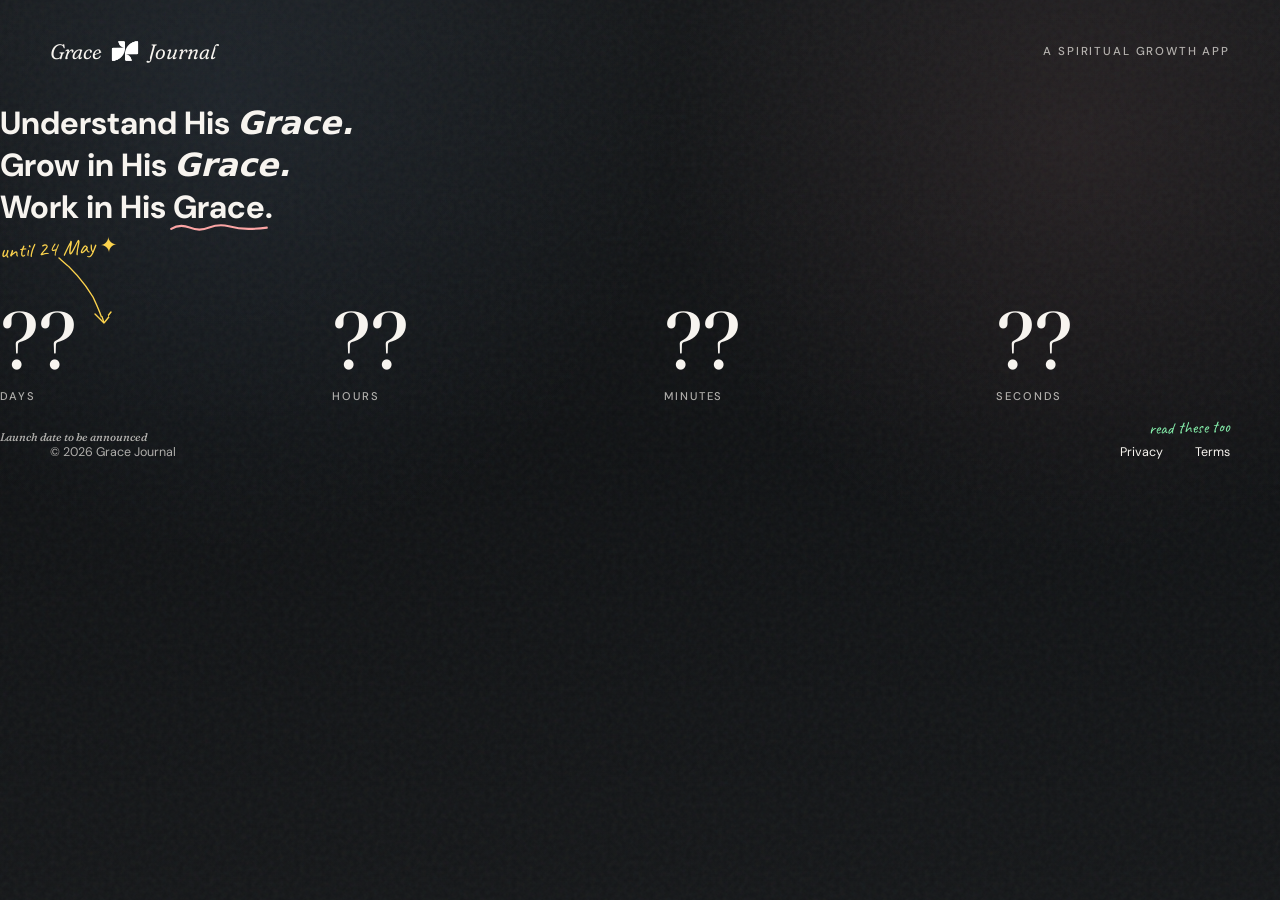
==== commit dfd53832: "Merge branch 'main' of https://github.com/officialtinteractiveapps/GraceJournal-site" ====
--- a/index.html
+++ b/index.html
@@ -61,33 +61,39 @@
   <span class="countdown-only meta">A Spiritual Growth App</span>
 </header>
 
-<main id="top">
-
-  <section class="countdown-page countdown-only" aria-labelledby="countdown-title">
-    <div class="countdown-shell">
-      <span class="ann ann-countdown">until 24 May</span>
-      <svg class="ann-arrow-countdown" viewBox="0 0 75 75" aria-hidden="true">
-        <path d="M 8 6 Q 28 22, 42 45 Q 50 62, 52 70" stroke="currentColor" stroke-width="1.4" fill="none" stroke-linecap="round" filter="url(#rough)"/>
-        <path d="M 44 62 L 52 70 L 60 60" stroke="currentColor" stroke-width="1.4" fill="none" stroke-linecap="round" stroke-linejoin="round" filter="url(#rough)"/>
-      </svg>
-      <h1 class="countdown-title" id="countdown-title">
-        Understand <br class="mobile-break">His <em>Grace.</em><br>
-        Grow in His <br class="mobile-break"><em>Grace.</em><br>
-        Work in His <br class="mobile-break"><em class="ul ul-coral">Grace</em>.
-      </h1>
-      <div class="countdown" id="countdown" aria-label="Countdown to launch">
-        <div class="unit"><span class="num" id="days">00</span><span class="label">Days</span></div>
-        <div class="unit"><span class="num" id="hours">00</span><span class="label">Hours</span></div>
-        <div class="unit"><span class="num" id="minutes">00</span><span class="label">Minutes</span></div>
-        <div class="unit"><span class="num" id="seconds">00</span><span class="label">Seconds</span></div>
-      </div>
-      <p class="countdown-date">Sunday, 24 May 2026</p>
-      <blockquote class="countdown-verse">
-        &ldquo;My <span class="circled">GRACE</span> is sufficient for you, for my power is made
-        <span class="hl hl-purple">perfect</span> in <span class="ul ul-pink">weakness</span>.&rdquo;
-        <cite><span class="ul ul-blue ul-double">2 Corinthians 12:9</span></cite>
-      </blockquote>
+<main>
+
+  <div class="headline-wrap">
+    <h1 class="headline">
+      Understand His <em>Grace.</em><br>
+      Grow in His <em>Grace.</em><br>
+      Work in His <em class="ul ul-coral">Grace</em>.
+    </h1>
+  </div>
+
+  <section class="countdown-section">
+
+    <span class="ann ann-countdown">until 24 May ✦</span>
+    <svg class="ann-arrow-countdown" viewBox="0 0 75 75" aria-hidden="true">
+      <path d="M 8 6 Q 28 22, 42 45 Q 50 62, 52 70"
+            stroke="currentColor" stroke-width="1.4"
+            fill="none" stroke-linecap="round"
+            filter="url(#rough)"/>
+      <path d="M 44 62 L 52 70 L 60 60"
+            stroke="currentColor" stroke-width="1.4"
+            fill="none" stroke-linecap="round" stroke-linejoin="round"
+            filter="url(#rough)"/>
+    </svg>
+
+    <div class="countdown" id="countdown" aria-label="Countdown to launch">
+      <div class="unit"><span class="num" id="days">??</span><span class="label">Days</span></div>
+      <div class="unit"><span class="num" id="hours">??</span><span class="label">Hours</span></div>
+      <div class="unit"><span class="num" id="minutes">??</span><span class="label">Minutes</span></div>
+      <div class="unit"><span class="num" id="seconds">??</span><span class="label">Seconds</span></div>
     </div>
+
+    <p class="countdown-date">Launch date to be announced</p>
+
   </section>
 
   <div class="story-page story-only" aria-live="polite">
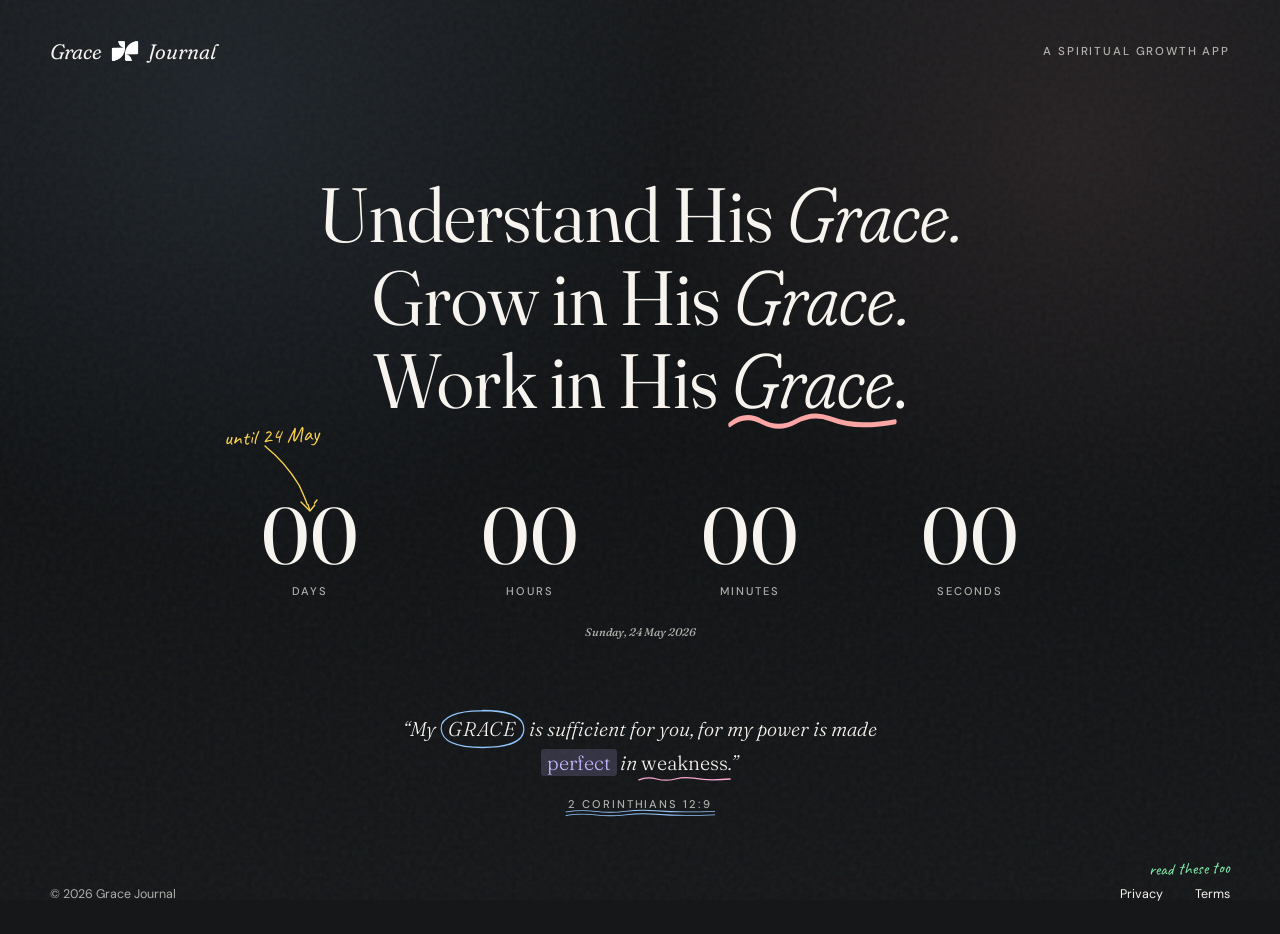
==== commit e83465ee: "Update" ====
--- a/index.html
+++ b/index.html
@@ -7,8 +7,8 @@
 <meta name="description" content="Grace Journal is a free spiritual growth app built around Growth, Reflection, Attitude, Confidence, and Engagement with scripture.">
 <meta name="theme-color" content="#141619">
 
-<link rel="icon" type="image/png" sizes="32x32" href="Static/icons/favicon.png">
-<link rel="apple-touch-icon" sizes="180x180" href="/apple-touch-icon.png">
+<link rel="icon" type="image/png" href="Static/icons/favicon.png">
+<link rel="apple-touch-icon" href="Static/icons/favicon.png">
 
 <meta property="og:site_name" content="Grace Journal">
 <meta property="og:locale" content="en_US">
@@ -61,39 +61,33 @@
   <span class="countdown-only meta">A Spiritual Growth App</span>
 </header>
 
-<main>
-
-  <div class="headline-wrap">
-    <h1 class="headline">
-      Understand His <em>Grace.</em><br>
-      Grow in His <em>Grace.</em><br>
-      Work in His <em class="ul ul-coral">Grace</em>.
-    </h1>
-  </div>
-
-  <section class="countdown-section">
-
-    <span class="ann ann-countdown">until 24 May ✦</span>
-    <svg class="ann-arrow-countdown" viewBox="0 0 75 75" aria-hidden="true">
-      <path d="M 8 6 Q 28 22, 42 45 Q 50 62, 52 70"
-            stroke="currentColor" stroke-width="1.4"
-            fill="none" stroke-linecap="round"
-            filter="url(#rough)"/>
-      <path d="M 44 62 L 52 70 L 60 60"
-            stroke="currentColor" stroke-width="1.4"
-            fill="none" stroke-linecap="round" stroke-linejoin="round"
-            filter="url(#rough)"/>
-    </svg>
-
-    <div class="countdown" id="countdown" aria-label="Countdown to launch">
-      <div class="unit"><span class="num" id="days">??</span><span class="label">Days</span></div>
-      <div class="unit"><span class="num" id="hours">??</span><span class="label">Hours</span></div>
-      <div class="unit"><span class="num" id="minutes">??</span><span class="label">Minutes</span></div>
-      <div class="unit"><span class="num" id="seconds">??</span><span class="label">Seconds</span></div>
+<main id="top">
+
+  <section class="countdown-page countdown-only" aria-labelledby="countdown-title">
+    <div class="countdown-shell">
+      <span class="ann ann-countdown">until 24 May</span>
+      <svg class="ann-arrow-countdown" viewBox="0 0 75 75" aria-hidden="true">
+        <path d="M 8 6 Q 28 22, 42 45 Q 50 62, 52 70" stroke="currentColor" stroke-width="1.4" fill="none" stroke-linecap="round" filter="url(#rough)"/>
+        <path d="M 44 62 L 52 70 L 60 60" stroke="currentColor" stroke-width="1.4" fill="none" stroke-linecap="round" stroke-linejoin="round" filter="url(#rough)"/>
+      </svg>
+      <h1 class="countdown-title" id="countdown-title">
+        Understand <br class="mobile-break">His <em>Grace.</em><br>
+        Grow in His <br class="mobile-break"><em>Grace.</em><br>
+        Work in His <br class="mobile-break"><em class="ul ul-coral">Grace</em>.
+      </h1>
+      <div class="countdown" id="countdown" aria-label="Countdown to launch">
+        <div class="unit"><span class="num" id="days">00</span><span class="label">Days</span></div>
+        <div class="unit"><span class="num" id="hours">00</span><span class="label">Hours</span></div>
+        <div class="unit"><span class="num" id="minutes">00</span><span class="label">Minutes</span></div>
+        <div class="unit"><span class="num" id="seconds">00</span><span class="label">Seconds</span></div>
+      </div>
+      <p class="countdown-date">Sunday, 24 May 2026</p>
+      <blockquote class="countdown-verse">
+        &ldquo;My <span class="circled">GRACE</span> is sufficient for you, for my power is made
+        <span class="hl hl-purple">perfect</span> in <span class="ul ul-pink">weakness</span>.&rdquo;
+        <cite><span class="ul ul-blue ul-double">2 Corinthians 12:9</span></cite>
+      </blockquote>
     </div>
-
-    <p class="countdown-date">Launch date to be announced</p>
-
   </section>
 
   <div class="story-page story-only" aria-live="polite">
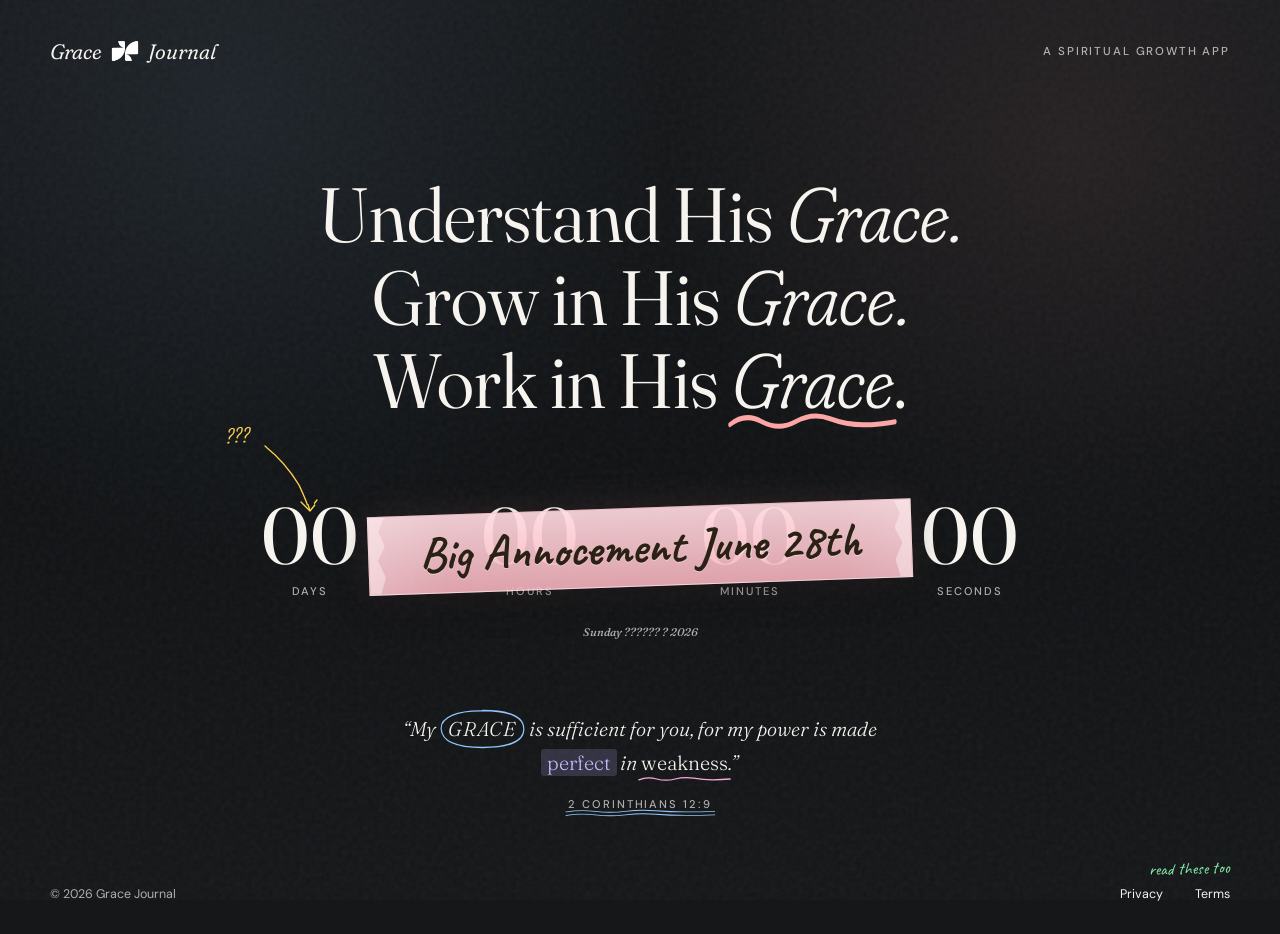
==== commit 2cf931bb: "Update Update" ====
--- a/index.html
+++ b/index.html
@@ -7,8 +7,9 @@
 <meta name="description" content="Grace Journal is a free spiritual growth app built around Growth, Reflection, Attitude, Confidence, and Engagement with scripture.">
 <meta name="theme-color" content="#141619">
 
-<link rel="icon" type="image/png" href="Static/icons/favicon.png">
-<link rel="apple-touch-icon" href="Static/icons/favicon.png">
+<link rel="icon" type="image/png" sizes="32x32" href="Static/icons/favicon-32.png?v=2">
+<link rel="icon" type="image/png" sizes="192x192" href="Static/icons/apple-touch-icon.png?v=2">
+<link rel="apple-touch-icon" sizes="180x180" href="Static/icons/apple-touch-icon.png?v=2">
 
 <meta property="og:site_name" content="Grace Journal">
 <meta property="og:locale" content="en_US">
@@ -65,7 +66,7 @@
 
   <section class="countdown-page countdown-only" aria-labelledby="countdown-title">
     <div class="countdown-shell">
-      <span class="ann ann-countdown">until 24 May</span>
+      <span class="ann ann-countdown">???</span>
       <svg class="ann-arrow-countdown" viewBox="0 0 75 75" aria-hidden="true">
         <path d="M 8 6 Q 28 22, 42 45 Q 50 62, 52 70" stroke="currentColor" stroke-width="1.4" fill="none" stroke-linecap="round" filter="url(#rough)"/>
         <path d="M 44 62 L 52 70 L 60 60" stroke="currentColor" stroke-width="1.4" fill="none" stroke-linecap="round" stroke-linejoin="round" filter="url(#rough)"/>
@@ -75,13 +76,16 @@
         Grow in His <br class="mobile-break"><em>Grace.</em><br>
         Work in His <br class="mobile-break"><em class="ul ul-coral">Grace</em>.
       </h1>
-      <div class="countdown" id="countdown" aria-label="Countdown to launch">
-        <div class="unit"><span class="num" id="days">00</span><span class="label">Days</span></div>
-        <div class="unit"><span class="num" id="hours">00</span><span class="label">Hours</span></div>
-        <div class="unit"><span class="num" id="minutes">00</span><span class="label">Minutes</span></div>
-        <div class="unit"><span class="num" id="seconds">00</span><span class="label">Seconds</span></div>
-      </div>
-      <p class="countdown-date">Sunday, 24 May 2026</p>
+      <div class="countdown-wrap">
+        <div class="countdown" id="countdown" aria-label="Countdown to launch">
+          <div class="unit"><span class="num" id="days">00</span><span class="label">Days</span></div>
+          <div class="unit"><span class="num" id="hours">00</span><span class="label">Hours</span></div>
+          <div class="unit"><span class="num" id="minutes">00</span><span class="label">Minutes</span></div>
+          <div class="unit"><span class="num" id="seconds">00</span><span class="label">Seconds</span></div>
+        </div>
+        <div class="countdown-tape" aria-hidden="true">Big Annocement June 28th</div>
+      </div>
+      <p class="countdown-date">Sunday ?????? ? 2026</p>
       <blockquote class="countdown-verse">
         &ldquo;My <span class="circled">GRACE</span> is sufficient for you, for my power is made
         <span class="hl hl-purple">perfect</span> in <span class="ul ul-pink">weakness</span>.&rdquo;
--- a/Static/index.css
+++ b/Static/index.css
@@ -172,11 +172,59 @@
   display: none;
 }
 
+.countdown-wrap {
+  position: relative;
+  margin-top: clamp(3rem, 8vh, 5rem);
+}
+
 .countdown {
   display: grid;
   grid-template-columns: repeat(4, 1fr);
   gap: clamp(0.8rem, 4vw, 3rem);
-  margin-top: clamp(3rem, 8vh, 5rem);
+}
+
+.countdown-tape {
+  position: absolute;
+  z-index: 3;
+  top: 50%;
+  left: 50%;
+  width: min(92%, 34rem);
+  padding: clamp(0.55rem, 1.7vw, 0.9rem) clamp(1.1rem, 3vw, 2rem);
+  transform: translate(-50%, -50%) rotate(-2deg);
+  background:
+    linear-gradient(90deg, rgba(255, 255, 255, 0.18), transparent 14% 86%, rgba(255, 255, 255, 0.16)),
+    linear-gradient(180deg, rgba(255, 218, 224, 0.92), rgba(244, 177, 188, 0.9));
+  border: 1px solid rgba(255, 238, 241, 0.32);
+  box-shadow: 0 0.8rem 2rem rgba(0, 0, 0, 0.26), 0 0 2.4rem rgba(252, 165, 165, 0.12);
+  color: #2b2115;
+  font-family: var(--hand);
+  font-size: clamp(1.55rem, 4.8vw, 3rem);
+  font-weight: 700;
+  line-height: 1;
+  letter-spacing: 0;
+  text-align: center;
+  text-shadow: 0 1px 0 rgba(255, 255, 255, 0.4);
+  pointer-events: none;
+}
+
+.countdown-tape::before,
+.countdown-tape::after {
+  content: '';
+  position: absolute;
+  top: 0;
+  width: 1rem;
+  height: 100%;
+  background: rgba(255, 238, 241, 0.48);
+}
+
+.countdown-tape::before {
+  left: 0;
+  clip-path: polygon(0 0, 100% 0, 62% 18%, 100% 38%, 54% 56%, 100% 78%, 68% 100%, 0 100%);
+}
+
+.countdown-tape::after {
+  right: 0;
+  clip-path: polygon(0 0, 100% 0, 100% 100%, 28% 100%, 0 78%, 46% 56%, 0 36%, 38% 18%);
 }
 
 .unit {
@@ -1412,10 +1460,20 @@
     margin-inline: auto;
   }
 
+  .countdown-wrap {
+    width: min(100%, 18rem);
+    margin-inline: auto;
+  }
+
   .countdown {
     grid-template-columns: repeat(2, 1fr);
-    width: min(100%, 18rem);
-    margin-inline: auto;
+  }
+
+  .countdown-tape {
+    width: min(112%, 21rem);
+    padding-inline: 0.8rem;
+    font-size: clamp(1.18rem, 5.6vw, 1.45rem);
+    white-space: nowrap;
   }
 
   .countdown-verse {
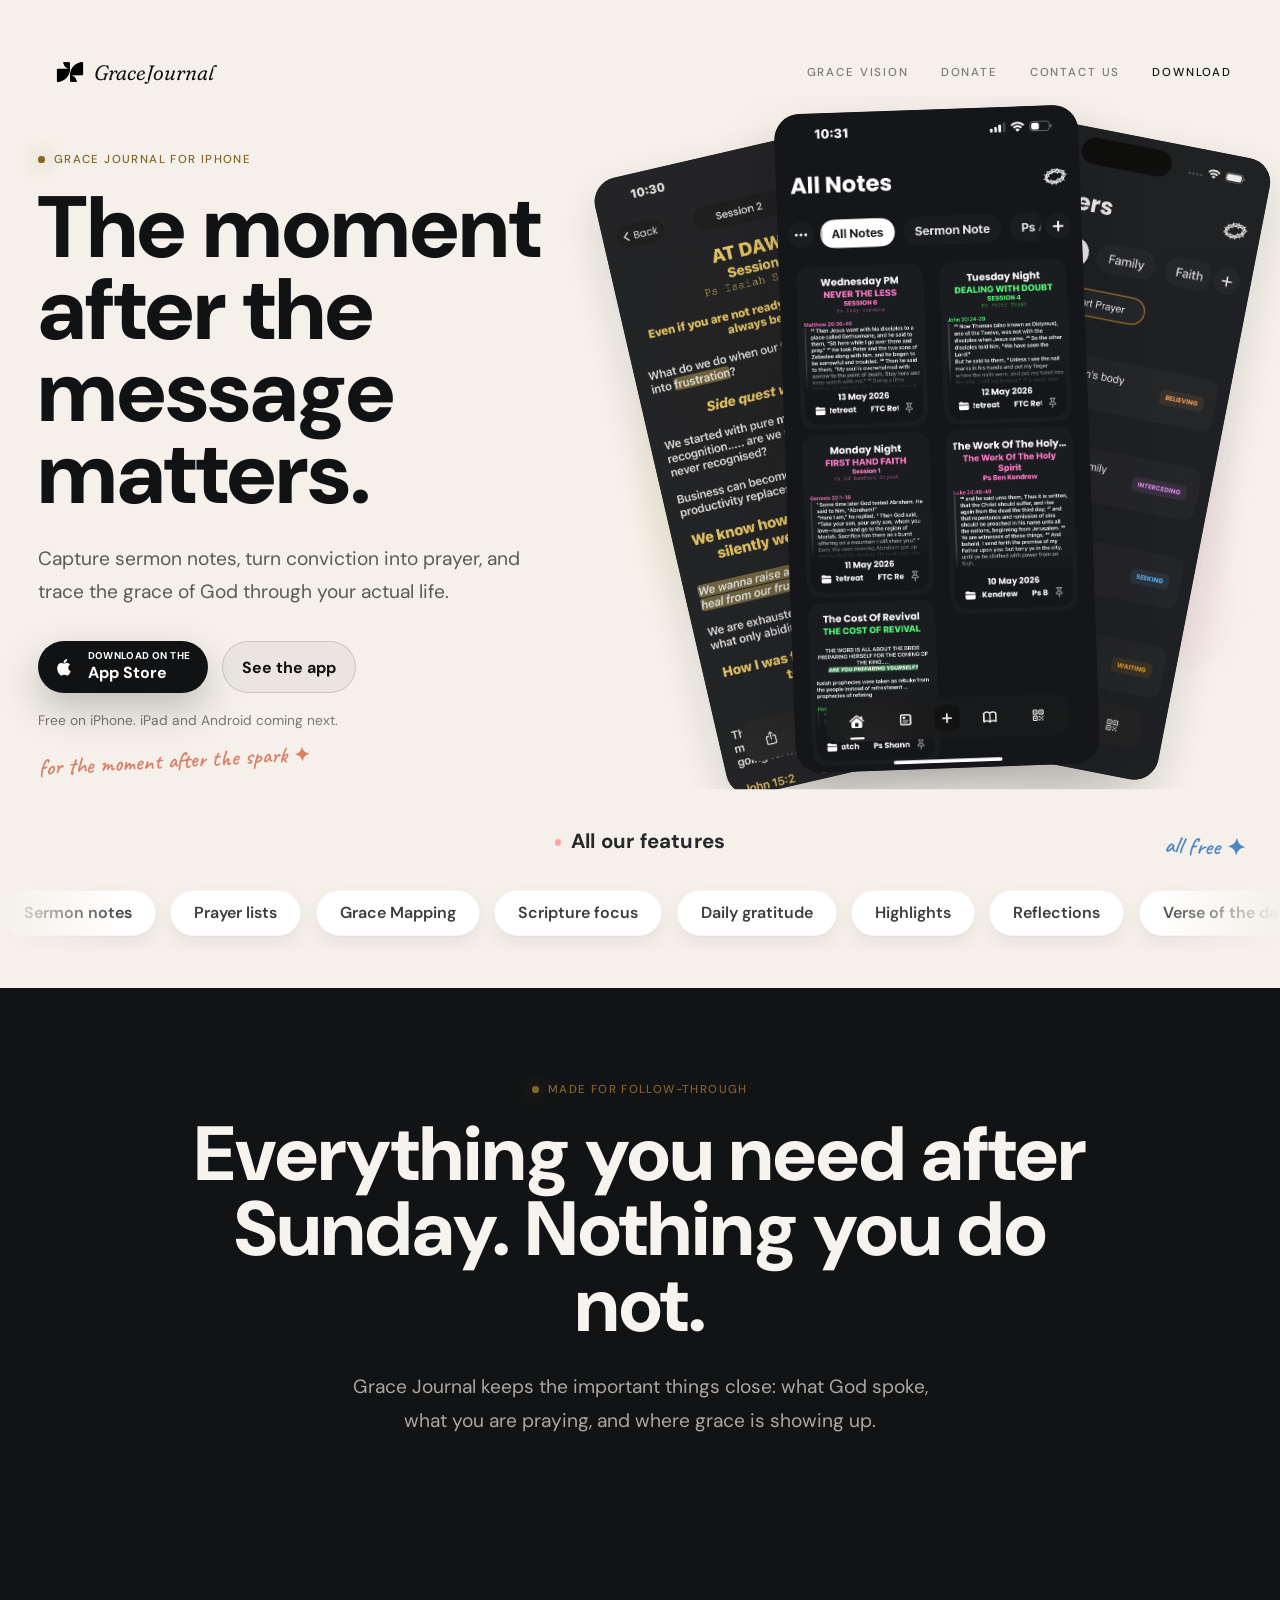
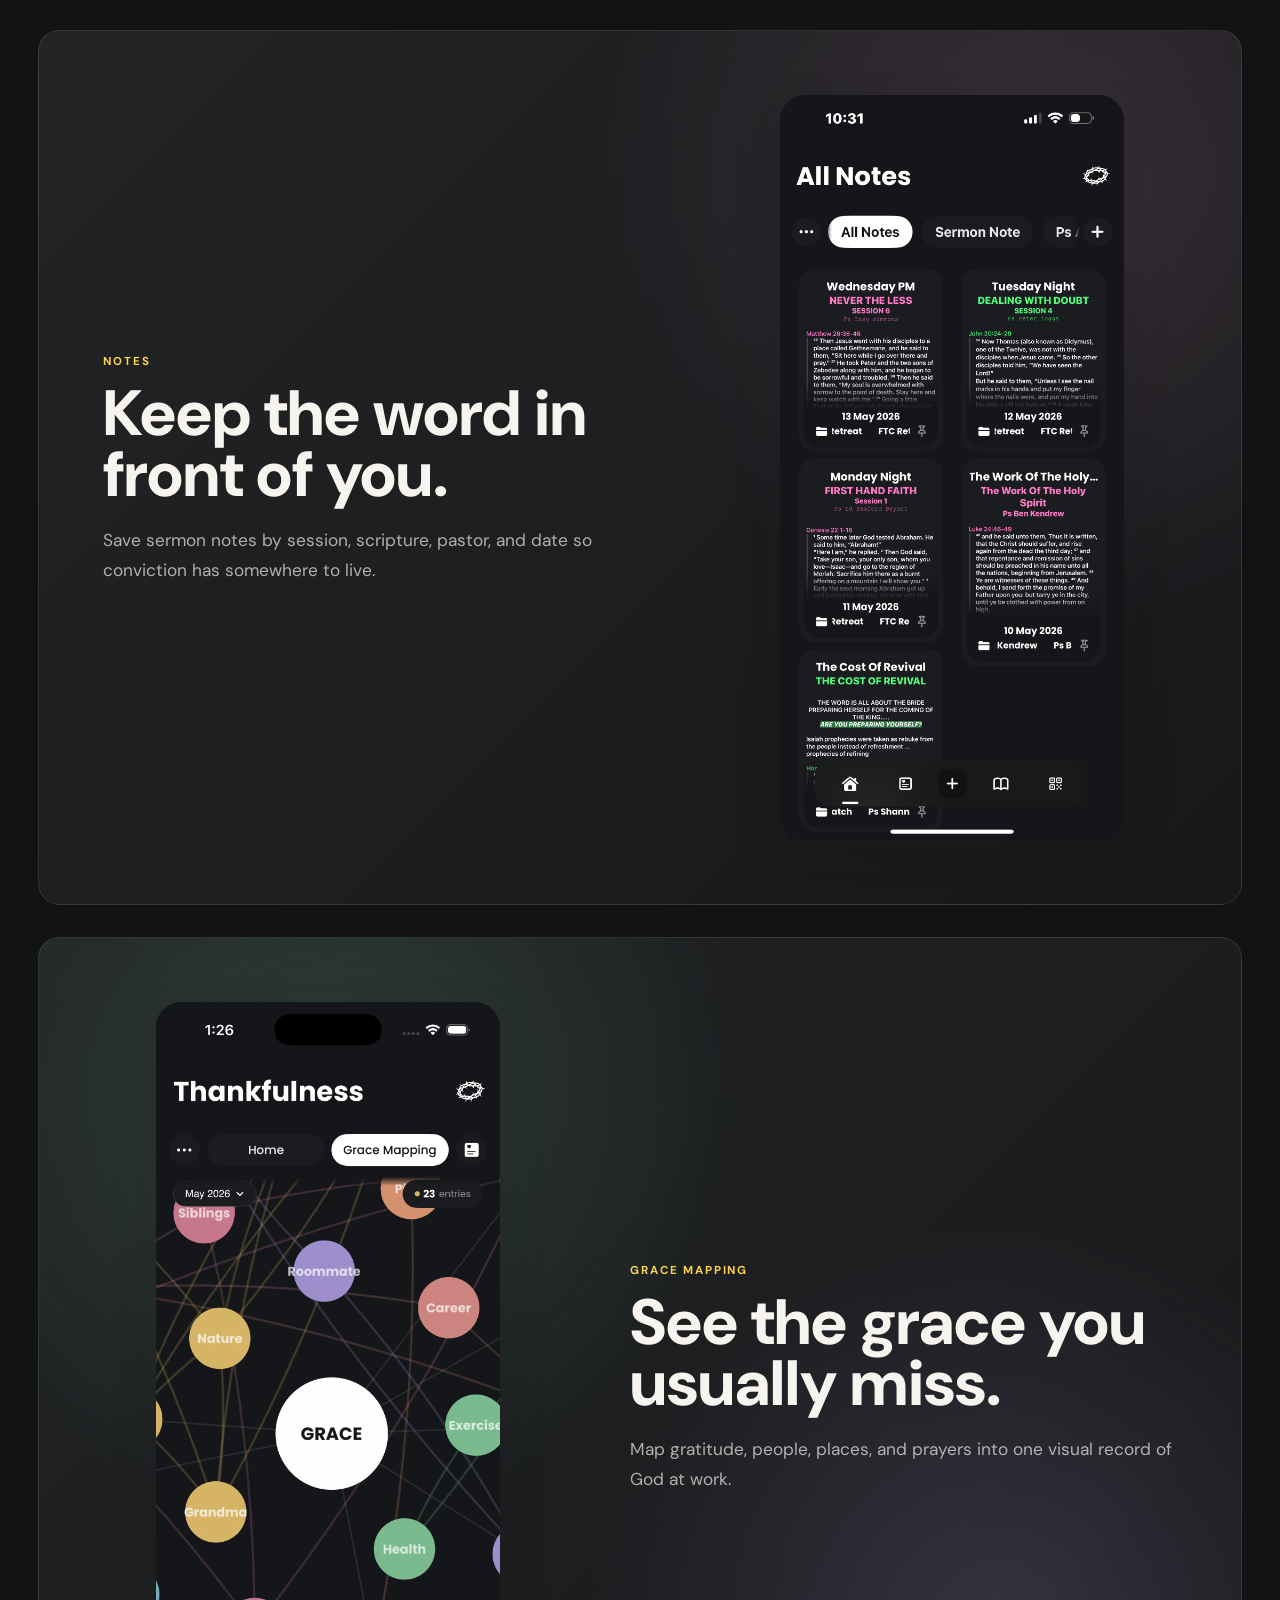
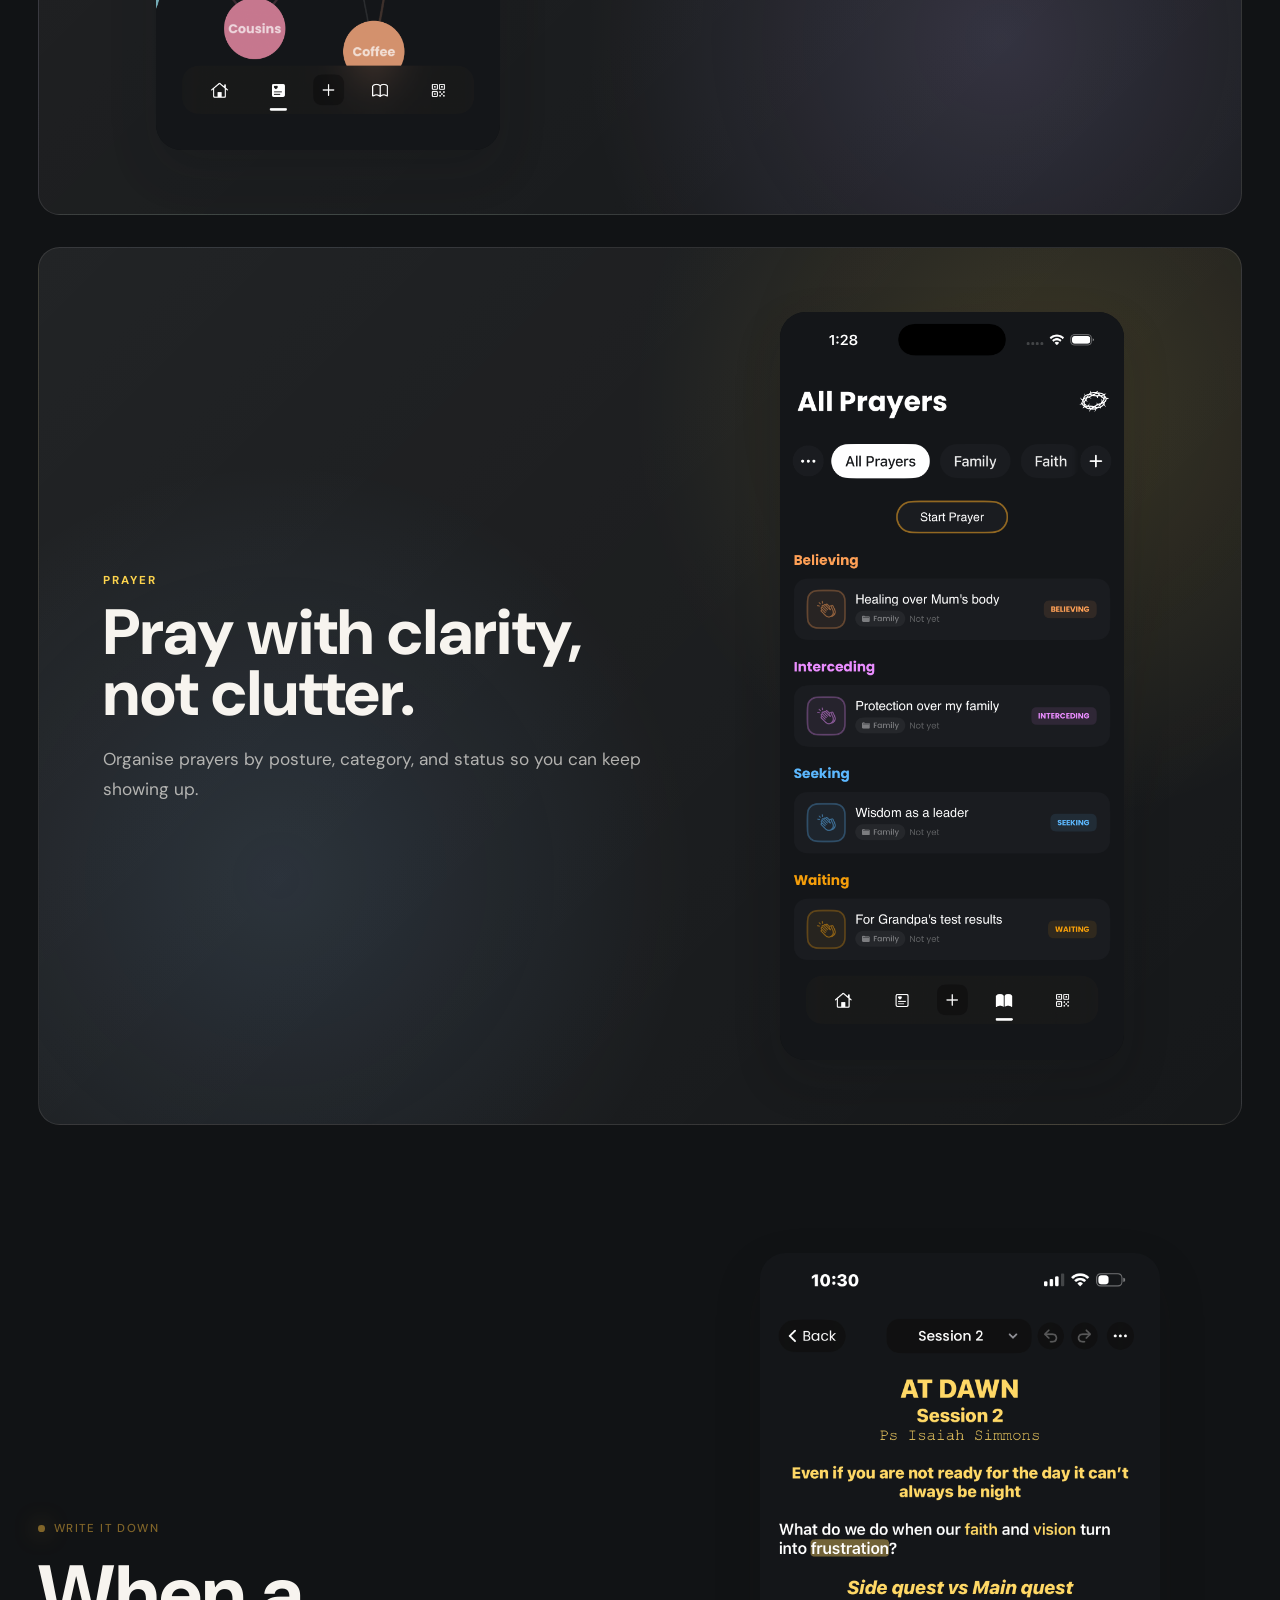
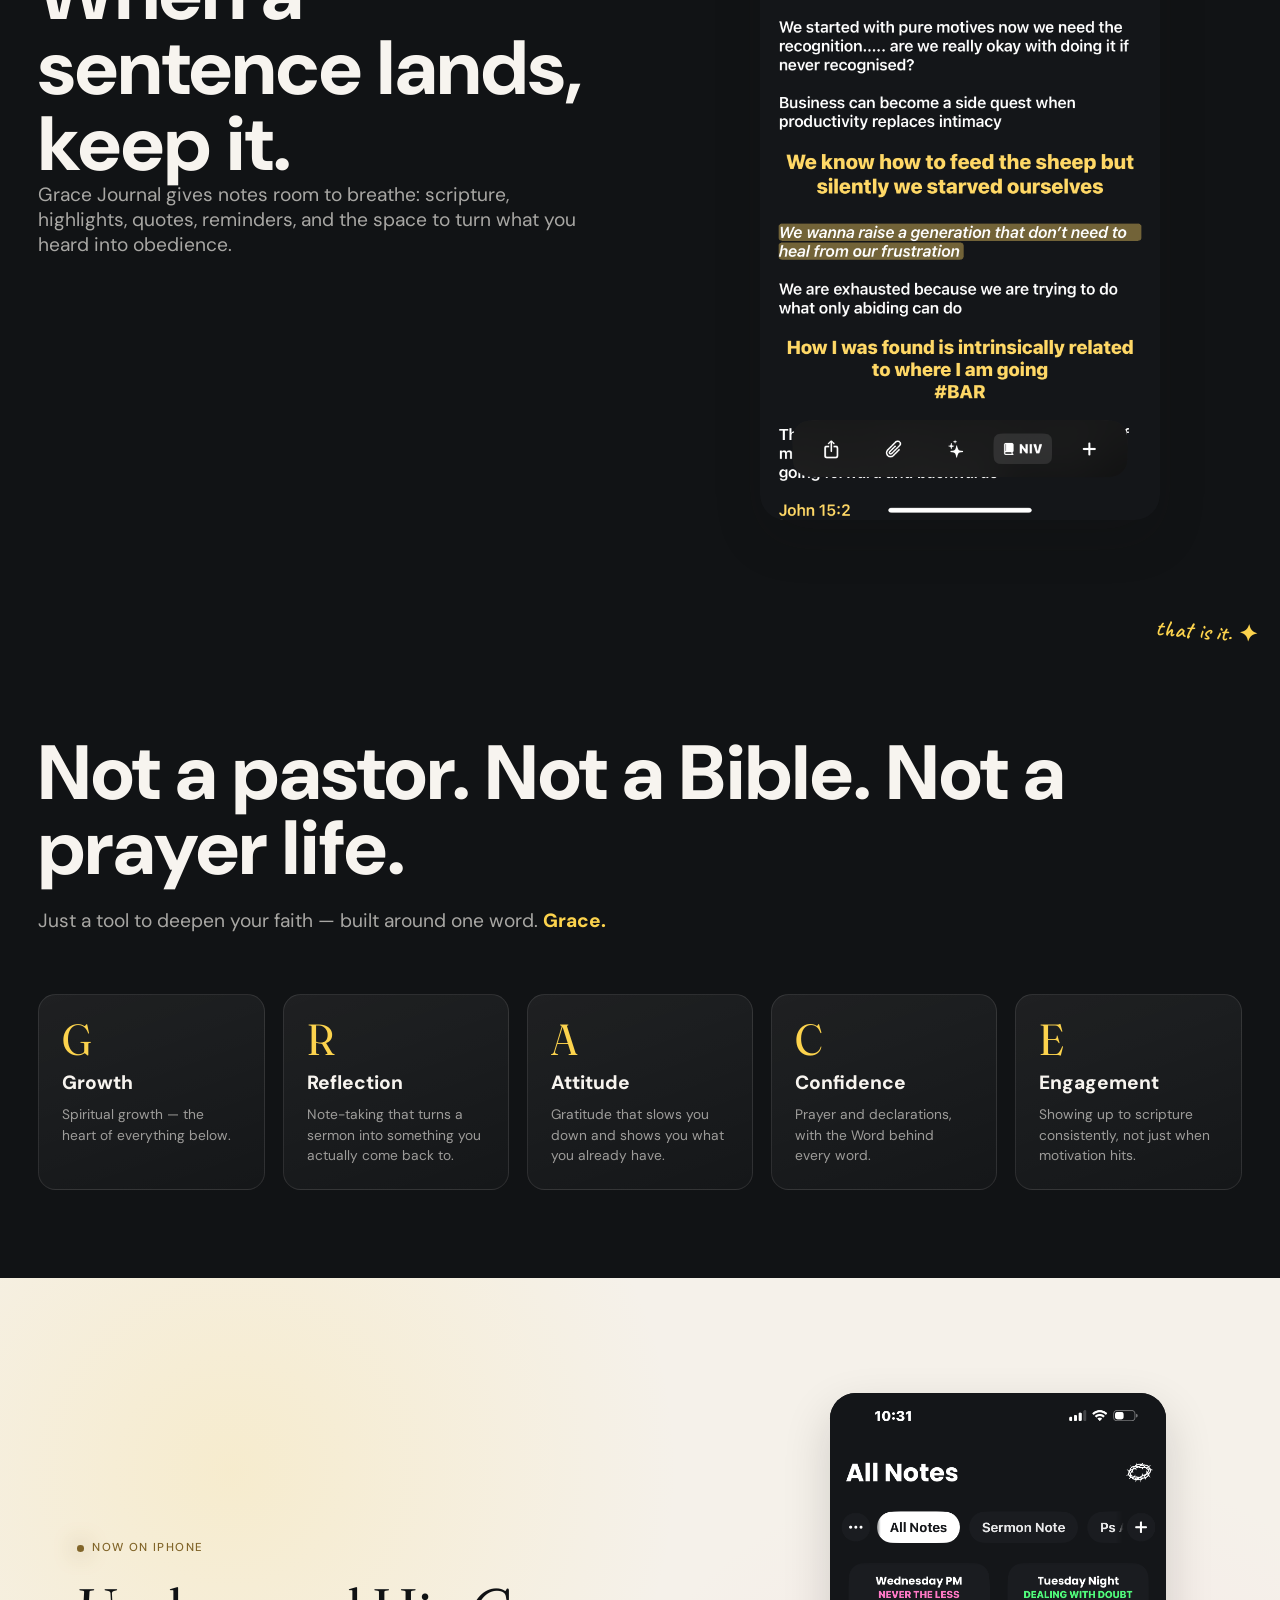
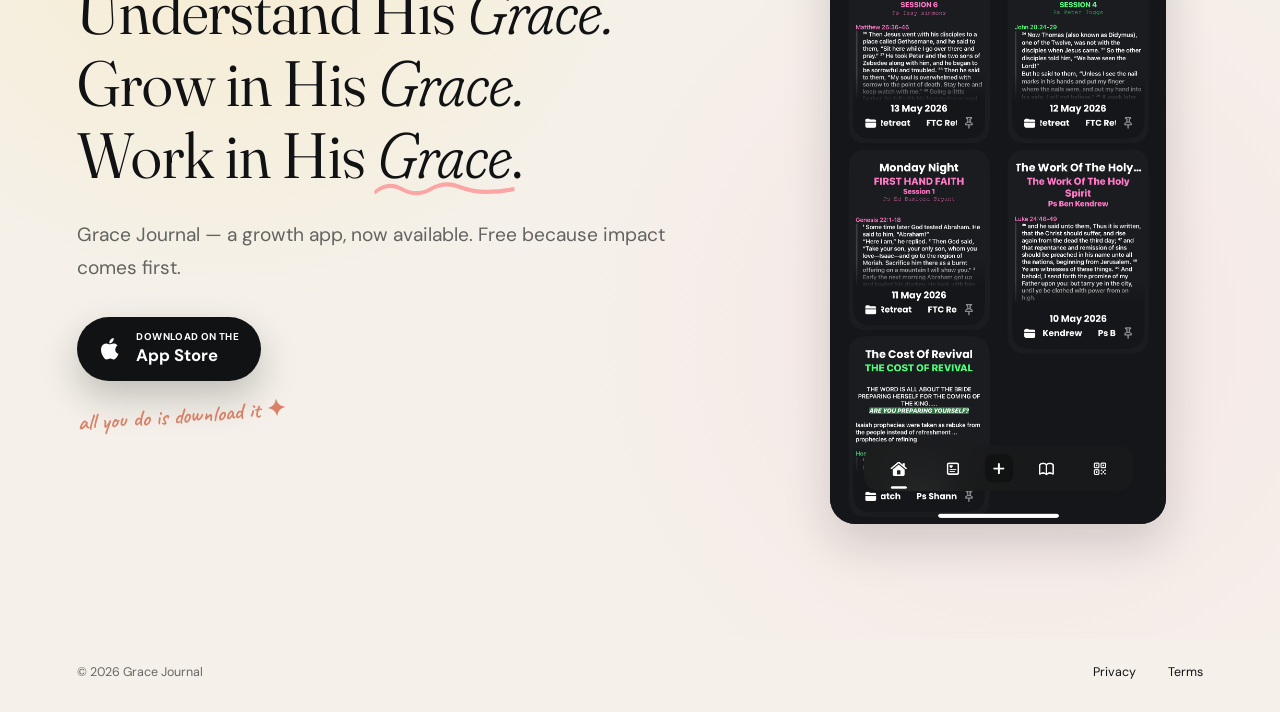
==== commit d7bc1da2: "UPDATE Updated pages" ====
--- a/index.html
+++ b/index.html
@@ -49,18 +49,33 @@
 
 <header class="site-header">
   <a class="brand" href="#top" aria-label="Grace Journal home">
+    <img class="brand-logo" src="Static/icons/logo.png" alt="Grace Journal logo">
     <span class="wordmark">Grace</span>
-    <img class="brand-logo" src="Static/icons/logo.png" alt="Grace Journal logo">
     <span class="wordmark">Journal</span>
   </a>
-  <nav class="header-nav story-only" aria-label="Story">
-    <a href="#spark">Spark</a>
-    <a href="#screens">Screens</a>
-    <a href="#grace">Grace</a>
+  <nav class="header-nav story-only" aria-label="Main">
+    <a href="vision.html">Grace Vision</a>
+    <a href="donate.html">Donate</a>
+    <a href="contact.html">Contact Us</a>
     <a class="nav-download" href="#download">Download</a>
+    <button class="nav-toggle" aria-label="Open menu" aria-expanded="false" aria-controls="mobile-menu">
+      <span></span><span></span><span></span>
+    </button>
   </nav>
   <span class="countdown-only meta">A Spiritual Growth App</span>
 </header>
+
+<div class="mobile-menu story-only" id="mobile-menu">
+  <button class="mobile-menu-close" aria-label="Close menu">
+    <span></span><span></span>
+  </button>
+  <nav class="mobile-menu-nav" aria-label="Mobile">
+    <a href="vision.html">Grace Vision</a>
+    <a href="donate.html">Donate</a>
+    <a href="contact.html">Contact Us</a>
+    <a class="mobile-menu-download" href="#download">Download</a>
+  </nav>
+</div>
 
 <main id="top">
 
@@ -86,6 +101,14 @@
         <div class="countdown-tape" aria-hidden="true">Big Annocement June 28th</div>
       </div>
       <p class="countdown-date">Sunday ?????? ? 2026</p>
+      <div class="countdown-presave" aria-label="App Store preview">
+        <a class="app-store-button" href="https://apps.apple.com/" target="_blank" rel="noopener">
+          <span class="store-icon" aria-hidden="true">
+            <svg viewBox="0 0 24 24"><path d="M16.7 12.5c0-2 1.6-3 1.7-3.1-0.9-1.4-2.4-1.6-2.9-1.6-1.2-0.1-2.4 0.7-3 0.7s-1.6-0.7-2.6-0.7c-1.3 0-2.6 0.8-3.2 2-1.4 2.4-0.4 6 1 8 0.7 1 1.5 2.1 2.6 2.1 1 0 1.4-0.7 2.6-0.7s1.6 0.7 2.6 0.7c1.1 0 1.8-1 2.5-2 0.8-1.1 1.1-2.2 1.1-2.3-0.1 0-2.4-0.9-2.4-3.1ZM14.7 6.5c0.6-0.7 1-1.7 0.9-2.7-0.9 0-1.9 0.6-2.5 1.3-0.6 0.6-1 1.7-0.9 2.6 0.9 0.1 1.9-0.5 2.5-1.2Z"/></svg>
+          </span>
+          <span><small>Preview on the</small>App Store</span>
+        </a>
+      </div>
       <blockquote class="countdown-verse">
         &ldquo;My <span class="circled">GRACE</span> is sufficient for you, for my power is made
         <span class="hl hl-purple">perfect</span> in <span class="ul ul-pink">weakness</span>.&rdquo;
@@ -97,14 +120,11 @@
   <div class="story-page story-only" aria-live="polite">
     <section class="story-hero" id="spark" aria-labelledby="story-title">
       <div class="hero-copy">
-        <span class="eyebrow">The moment after the spark</span>
-        <h1 class="story-title" id="story-title">
-          God lights <br class="mobile-break">the fire.<br>
-          Grace Journal <br class="mobile-break">helps you <br class="mobile-break"><em class="ul ul-coral">not waste it.</em>
-        </h1>
+        <span class="eyebrow">Grace Journal for iPhone</span>
+        <h1 class="story-title" id="story-title">The moment after the message matters.</h1>
         <p>
-          A free spiritual growth app for the person who just got convicted by a sermon,
-          opened their Bible again, and quietly asked, &ldquo;what do I actually do now?&rdquo;
+          Capture sermon notes, turn conviction into prayer, and trace the grace of God
+          through your actual life.
         </p>
         <div class="hero-actions" aria-label="Download Grace Journal">
           <a class="app-store-button" href="https://apps.apple.com/" target="_blank" rel="noopener">
@@ -115,192 +135,150 @@
           </a>
           <a class="secondary-button" href="#screens">See the app</a>
         </div>
-        <p class="platform-line">iPhone first. Android and iPad coming soon.</p>
-      </div>
-      <div class="spark-stage" aria-label="Grace Journal app placeholder">
-        <span class="ann ann-stage">actual screens go here</span>
-        <svg class="ann-arrow-stage" viewBox="0 0 90 80" aria-hidden="true">
-          <path d="M 8 16 Q 34 6, 52 32 Q 66 52, 80 62" stroke="currentColor" stroke-width="1.7" fill="none" stroke-linecap="round" filter="url(#rough)"/>
-          <path d="M 69 64 L 81 62 L 76 51" stroke="currentColor" stroke-width="1.7" fill="none" stroke-linecap="round" stroke-linejoin="round" filter="url(#rough)"/>
-        </svg>
-        <div class="phone phone-main phone-large">
-          <div class="phone-top"></div>
-          <div class="screen sermon-screen">
-            <span class="screen-kicker">Sunday notes</span>
-            <h2>What stood out?</h2>
-            <p class="written">I need to come back to the Word, not just feel inspired by it.</p>
-            <span class="tag">SPARK saved</span>
+        <p class="platform-line">Free on iPhone. iPad and Android coming next.</p>
+        <span class="story-ann ann-hero ann-coral" aria-hidden="true">for the moment after the spark <span class="star">✦</span></span>
+      </div>
+      <div class="hero-product" aria-label="Grace Journal app preview">
+        <figure class="device-shot hero-shot shot-notes">
+          <img src="Static/screenshots/all-notes.png" alt="Grace Journal All Notes screen">
+        </figure>
+        <figure class="device-shot hero-shot shot-editor" aria-hidden="true">
+          <img src="Static/screenshots/note-editor.png" alt="">
+        </figure>
+        <figure class="device-shot hero-shot shot-prayers" aria-hidden="true">
+          <img src="Static/screenshots/prayers.png" alt="">
+        </figure>
+      </div>
+    </section>
+
+    <section class="product-strip" aria-label="Grace Journal features">
+      <p class="marquee-title">All our features<span class="story-ann ann-features ann-blue" aria-hidden="true">all free ✦</span></p>
+      <div class="marquee">
+        <ul class="marquee-track">
+          <li>Sermon notes</li>
+          <li>Prayer lists</li>
+          <li>Grace Mapping</li>
+          <li>Scripture focus</li>
+          <li>Daily gratitude</li>
+          <li>Highlights</li>
+          <li>Reflections</li>
+          <li>Verse of the day</li>
+        </ul>
+        <ul class="marquee-track" aria-hidden="true">
+          <li>Sermon notes</li>
+          <li>Prayer lists</li>
+          <li>Grace Mapping</li>
+          <li>Scripture focus</li>
+          <li>Daily gratitude</li>
+          <li>Highlights</li>
+          <li>Reflections</li>
+          <li>Verse of the day</li>
+        </ul>
+      </div>
+    </section>
+
+    <section class="screens-section" id="screens" aria-labelledby="screens-title">
+      <div class="section-head centered">
+        <span class="eyebrow">Made for follow-through</span>
+        <h2 id="screens-title">Everything you need after Sunday. Nothing you do not.</h2>
+        <p>
+          Grace Journal keeps the important things close: what God spoke, what you are praying,
+          and where grace is showing up.
+        </p>
+      </div>
+      <div class="showcase-grid">
+        <article class="showcase-card feature-notes">
+          <div>
+            <span class="panel-kicker">Notes</span>
+            <h3>Keep the word in front of you.</h3>
+            <p>Save sermon notes by session, scripture, pastor, and date so conviction has somewhere to live.</p>
           </div>
-        </div>
-        <div class="phone phone-float phone-prayer" aria-hidden="true">
-          <div class="phone-top"></div>
-          <div class="screen prayer-screen">
-            <span class="screen-kicker">Prayer</span>
-            <h2>Pray with the Word.</h2>
-            <div class="scripture-chip">Hebrews 4:16</div>
-            <p>Come boldly to the throne of grace.</p>
+          <figure class="device-shot">
+            <img src="Static/screenshots/all-notes.png" alt="Grace Journal sermon notes list">
+          </figure>
+        </article>
+        <article class="showcase-card feature-map">
+          <div>
+            <span class="panel-kicker">Grace Mapping</span>
+            <h3>See the grace you usually miss.</h3>
+            <p>Map gratitude, people, places, and prayers into one visual record of God at work.</p>
           </div>
-        </div>
-        <div class="phone phone-float phone-map" aria-hidden="true">
-          <div class="phone-top"></div>
-          <div class="screen map-screen">
-            <span class="screen-kicker">Grace Map</span>
-            <i></i><i></i><i></i><b></b><b></b>
-            <p>Family + Faith</p>
+          <figure class="device-shot">
+            <img src="Static/screenshots/grace-mapping.png" alt="Grace Mapping screen">
+          </figure>
+        </article>
+        <article class="showcase-card feature-prayer">
+          <div>
+            <span class="panel-kicker">Prayer</span>
+            <h3>Pray with clarity, not clutter.</h3>
+            <p>Organise prayers by posture, category, and status so you can keep showing up.</p>
           </div>
-        </div>
-        <div class="paper-note note-a">not a replacement for your Bible</div>
-        <div class="paper-note note-b">not another forgotten Sunday</div>
-        <div class="paper-note note-c">the gap after conviction</div>
-      </div>
-    </section>
-
-    <section class="manifesto">
-      <p class="manifesto-small">This is the whole posture.</p>
-      <h2>We are not trying to create the <span>SPARK</span>. God does that.</h2>
-      <p class="manifesto-copy">
-        We are here for the moment after, when hunger is real but friction is louder:
-        where do I write, what do I pray, how do I follow through?
-      </p>
-      <span class="ann ann-manifesto">this is the gap</span>
-    </section>
-
-    <section class="screens-section" id="screens" aria-labelledby="screens-title">
-      <div class="screens-copy">
-        <span class="eyebrow">The UI is the invitation</span>
-        <h2 id="screens-title">A beautiful place to actually show up.</h2>
+          <figure class="device-shot">
+            <img src="Static/screenshots/prayers.png" alt="Grace Journal prayer list">
+          </figure>
+        </article>
+      </div>
+    </section>
+
+    <section class="editor-section" id="grace" aria-labelledby="editor-title">
+      <div class="editor-copy">
+        <span class="eyebrow">Write it down</span>
+        <h2 id="editor-title">When a sentence lands, keep it.</h2>
         <p>
-          Grace Journal should feel quiet, premium, and alive. Notes, gratitude,
-          prayer, scripture, and GraceAI all sit in one focused rhythm.
+          Grace Journal gives notes room to breathe: scripture, highlights, quotes,
+          reminders, and the space to turn what you heard into obedience.
         </p>
       </div>
-      <div class="screen-gallery" aria-label="Grace Journal app screen previews">
-        <article class="screen-card tall-card">
-          <span class="screen-kicker">Reflection</span>
-          <h3>Sermon notes that come back with you.</h3>
-          <div class="mock-lines"><span></span><span></span><span></span></div>
-          <small>Review on Wednesday</small>
-        </article>
-        <article class="screen-card gratitude-card">
-          <span class="screen-kicker">Attitude</span>
-          <h3>What are you grateful for today?</h3>
-          <p>Family. Breath. Provision. A quiet morning.</p>
-          <small>Added to Grace Map</small>
-        </article>
-        <article class="screen-card ai-card">
-          <span class="screen-kicker">GraceAI</span>
-          <h3>Scripture for what you are praying through.</h3>
-          <p>Signpost, not shepherd.</p>
-        </article>
-        <article class="screen-card map-card">
-          <span class="screen-kicker">Grace Map</span>
-          <div class="gallery-map"><i></i><i></i><i></i><i></i><b></b><b></b><b></b></div>
-          <small>Patterns of grace</small>
-        </article>
-        <article class="screen-card rhythm-card">
-          <span class="screen-kicker">Engagement</span>
-          <h3>Word. Prayer. Gratitude. Follow through.</h3>
-          <div class="pill-stack"><span>Scripture</span><span>Prayer</span><span>Declaration</span></div>
-        </article>
-      </div>
-      <span class="ann ann-screens">more screens sells the product</span>
-    </section>
-
-    <section class="grace-story" id="grace" aria-labelledby="grace-title">
-      <div class="section-head">
-        <span class="eyebrow">Built around one word</span>
-        <h2 id="grace-title">GRACE is the operating system.</h2>
-      </div>
-
-      <article class="grace-panel growth">
-        <div class="letter-block">G</div>
-        <div>
-          <span class="panel-kicker">Growth</span>
-          <h3>Turn the spark into a pattern.</h3>
-          <p>Write what stood out, name what needs to change, and return to it after Sunday.</p>
-        </div>
-        <div class="mini-ui notes-ui">
-          <span></span><span></span><span></span>
-          <p>Apply this on Wednesday.</p>
-        </div>
-        <span class="ann ann-panel">growth starts when it is written down</span>
-      </article>
-
-      <article class="grace-panel reflection">
-        <div class="letter-block">R</div>
-        <div>
-          <span class="panel-kicker">Reflection</span>
-          <h3>Do not let ten sermons vanish by Sunday night.</h3>
-          <p>Review what God spoke, sit with it again, and let the note become obedience.</p>
-        </div>
-        <div class="mini-ui reflection-ui">
-          <blockquote>&ldquo;What am I actually going to do differently?&rdquo;</blockquote>
-        </div>
-        <span class="ann ann-panel">come back to the note</span>
-      </article>
-
-      <article class="grace-panel attitude">
-        <div class="letter-block">A</div>
-        <div>
-          <span class="panel-kicker">Attitude</span>
-          <h3>Gratitude is resistance to the world of more.</h3>
-          <p>Pause, breathe, and notice what God has already placed in your hands.</p>
-        </div>
-        <div class="mini-ui grace-map-ui" aria-label="Grace Map illustration">
-          <i></i><i></i><i></i><i></i>
-          <b></b><b></b><b></b>
-          <small>Grace Map</small>
-        </div>
-        <span class="ann ann-panel">Grace Map lives here</span>
-      </article>
-
-      <article class="grace-panel confidence">
-        <div class="letter-block">C</div>
-        <div>
-          <span class="panel-kicker">Confidence</span>
-          <h3>Pray with the Word behind you.</h3>
-          <p>GraceAI points you to scripture for prayer, declaration, context, cross references, themes, and word study.</p>
-        </div>
-        <div class="mini-ui scripture-ui">
-          <p>Hebrews 4:16</p>
-          <span>Come boldly.</span>
-        </div>
-        <span class="ann ann-panel">signpost, not shepherd</span>
-      </article>
-
-      <article class="grace-panel engagement">
-        <div class="letter-block">E</div>
-        <div>
-          <span class="panel-kicker">Engagement</span>
-          <h3>The goal is consistency, not a perfect streak graphic.</h3>
-          <p>Show up to scripture, prayer, gratitude, and follow through when motivation is not there.</p>
-        </div>
-        <div class="mini-ui rhythm-ui">
-          <span>Word</span><span>Prayer</span><span>Gratitude</span><span>Follow through</span>
-        </div>
-        <span class="ann ann-panel">this is the core</span>
-      </article>
+      <figure class="editor-shot device-shot">
+        <img src="Static/screenshots/note-editor.png" alt="Grace Journal sermon note editor">
+      </figure>
     </section>
 
     <section class="not-section">
+      <span class="story-ann ann-grace ann-yellow" aria-hidden="true">that is it. ✦</span>
       <h2>Not a pastor. Not a Bible. Not a prayer life.</h2>
-      <p>Grace Journal is a tool to deepen your faith. That is it.</p>
-      <div class="not-grid" aria-label="Grace Journal positioning">
-        <span>not replacing</span>
-        <span>not performing</span>
-        <span>not monetising hunger</span>
-        <span>not wasting the spark</span>
-      </div>
+      <p>Just a tool to deepen your faith — built around one word. <strong>Grace.</strong></p>
+      <ul class="grace-grid" aria-label="What GRACE stands for">
+        <li class="grace-card">
+          <span class="grace-letter">G</span>
+          <h3>Growth</h3>
+          <p>Spiritual growth — the heart of everything below.</p>
+        </li>
+        <li class="grace-card">
+          <span class="grace-letter">R</span>
+          <h3>Reflection</h3>
+          <p>Note-taking that turns a sermon into something you actually come back to.</p>
+        </li>
+        <li class="grace-card">
+          <span class="grace-letter">A</span>
+          <h3>Attitude</h3>
+          <p>Gratitude that slows you down and shows you what you already have.</p>
+        </li>
+        <li class="grace-card">
+          <span class="grace-letter">C</span>
+          <h3>Confidence</h3>
+          <p>Prayer and declarations, with the Word behind every word.</p>
+        </li>
+        <li class="grace-card">
+          <span class="grace-letter">E</span>
+          <h3>Engagement</h3>
+          <p>Showing up to scripture consistently, not just when motivation hits.</p>
+        </li>
+      </ul>
     </section>
 
     <section class="download-section" id="download" aria-labelledby="download-title">
       <div class="download-copy">
-        <span class="eyebrow">Free on iPhone</span>
-        <h2 id="download-title">Download Grace Journal.</h2>
+        <span class="eyebrow">Now on iPhone</span>
+        <h2 id="download-title" class="download-motto">
+          Understand His <em>Grace.</em><br>
+          Grow in His <em>Grace.</em><br>
+          Work in His <em class="ul ul-coral">Grace</em>.
+        </h2>
         <p>
-          Built for the moment after the spark. Free because impact comes first.
-          iPad and Android are coming next.
+          Grace Journal — a growth app, now available. Free because impact comes first.
         </p>
+        <span class="story-ann ann-download-free ann-coral" aria-hidden="true">all you do is download it ✦</span>
         <div class="hero-actions">
           <a class="app-store-button app-store-button-large" href="https://apps.apple.com/" target="_blank" rel="noopener">
             <span class="store-icon" aria-hidden="true">
@@ -309,41 +287,10 @@
             <span><small>Download on the</small>App Store</span>
           </a>
         </div>
-        <div class="platform-grid" aria-label="Platform availability">
-          <span><strong>iPhone</strong> App Store</span>
-          <span><strong>iPad</strong> Coming soon</span>
-          <span><strong>Android</strong> Coming soon</span>
-        </div>
-      </div>
-      <div class="download-visual" aria-hidden="true">
-        <div class="download-phone phone">
-          <div class="phone-top"></div>
-          <div class="screen download-screen">
-            <span class="screen-kicker">Grace Journal</span>
-            <h3>Come boldly.</h3>
-            <p>Understand His Grace. Grow in His Grace. Work in His Grace.</p>
-            <span class="download-badge">Free</span>
-          </div>
-        </div>
-      </div>
-      <span class="ann ann-download">this is where conversion happens</span>
-    </section>
-
-    <section class="success-section" id="success">
-      <div class="success-copy">
-        <span class="eyebrow">Success looks different here</span>
-        <h2>Not downloads. Deeper hunger.</h2>
-        <p>
-          Success is a teenager writing during worship because they want to remember what God is saying.
-          Success is someone who had a spark six months ago and this time built a habit around it.
-        </p>
-        <a class="secondary-button inline-cta" href="#download">Download Grace Journal</a>
-      </div>
-      <div class="final-card">
-        <span class="ann ann-final">free because impact comes first</span>
-        <h3>Understand His Grace.<br>Grow in His Grace.<br>Work in His Grace.</h3>
-        <p>Come boldly to Him.</p>
-      </div>
+      </div>
+      <figure class="download-shot device-shot" aria-hidden="true">
+        <img src="Static/screenshots/all-notes.png" alt="">
+      </figure>
     </section>
   </div>
 
--- a/Static/index.css
+++ b/Static/index.css
@@ -22,6 +22,8 @@
 html {
   background: var(--bg);
   scroll-behavior: smooth;
+  overflow-x: hidden;
+  max-width: 100%;
 }
 
 body {
@@ -67,13 +69,14 @@
 }
 
 .site-header {
-  width: min(100% - clamp(2rem, 6vw, 6rem), 1180px);
-  margin: 0 auto;
-  padding: clamp(1.15rem, 2.4vw, 1.7rem) 0;
+  width: 100%;
+  margin: 0;
+  padding: clamp(1.5rem, 4vw, 3rem) clamp(1.5rem, 4vw, 3rem) 0;
   display: flex;
   align-items: center;
   justify-content: space-between;
-  gap: 1.5rem;
+  flex-wrap: wrap;
+  gap: 0.5rem 2rem;
 }
 
 .brand {
@@ -127,9 +130,123 @@
   color: var(--ink);
 }
 
+/* hamburger + mobile menu — hidden on desktop, shown ≤760px */
+.nav-toggle {
+  display: none;
+  width: 2.6rem;
+  height: 2.6rem;
+  padding: 0;
+  border: 0;
+  background: transparent;
+  cursor: pointer;
+  flex-direction: column;
+  justify-content: center;
+  align-items: center;
+  gap: 0.32rem;
+}
+
+.nav-toggle span {
+  display: block;
+  width: 1.4rem;
+  height: 2px;
+  border-radius: 2px;
+  background: currentColor;
+  transition: transform 0.3s ease, opacity 0.2s ease;
+}
+
+.nav-open .nav-toggle span:nth-child(1) { transform: translateY(0.42rem) rotate(45deg); }
+.nav-open .nav-toggle span:nth-child(2) { opacity: 0; }
+.nav-open .nav-toggle span:nth-child(3) { transform: translateY(-0.42rem) rotate(-45deg); }
+
+.mobile-menu {
+  display: none;
+  position: fixed;
+  inset: 0 0 auto 0;
+  z-index: 40;
+  padding: 5.5rem clamp(1.5rem, 6vw, 3rem) 2rem;
+  background: #f5f1ea;
+  box-shadow: 0 1.5rem 3rem rgba(16, 18, 20, 0.18);
+  transform: translateY(-100%);
+  visibility: hidden;
+  transition: transform 0.38s cubic-bezier(0.22, 1, 0.36, 1), visibility 0s linear 0.38s;
+}
+
+@media (max-width: 940px) {
+  .mobile-menu {
+    display: block;
+  }
+}
+
+.nav-open .mobile-menu {
+  transform: translateY(0);
+  visibility: visible;
+  transition: transform 0.38s cubic-bezier(0.22, 1, 0.36, 1), visibility 0s;
+}
+
+.mobile-menu-nav {
+  display: flex;
+  flex-direction: column;
+  gap: 0.4rem;
+}
+
+.mobile-menu-nav a {
+  padding: 0.95rem 0.25rem;
+  font-family: var(--sans);
+  font-size: 1.5rem;
+  font-weight: 700;
+  color: #101214;
+  border-bottom: 1px solid rgba(16, 18, 20, 0.08);
+}
+
+.mobile-menu-nav a:last-child {
+  border-bottom: 0;
+}
+
+.mobile-menu-download {
+  margin-top: 0.8rem;
+  text-align: center;
+  border-radius: 999px;
+  background: #101214;
+  color: #fff !important;
+  border-bottom: 0 !important;
+}
+
+.mobile-menu-close {
+  position: absolute;
+  top: 1.5rem;
+  right: clamp(1.5rem, 6vw, 3rem);
+  width: 2.6rem;
+  height: 2.6rem;
+  padding: 0;
+  border: 0;
+  background: transparent;
+  cursor: pointer;
+  display: grid;
+  place-items: center;
+}
+
+.mobile-menu-close span {
+  position: absolute;
+  width: 1.5rem;
+  height: 2px;
+  border-radius: 2px;
+  background: #101214;
+}
+
+.mobile-menu-close span:nth-child(1) { transform: rotate(45deg); }
+.mobile-menu-close span:nth-child(2) { transform: rotate(-45deg); }
+
+body.nav-open {
+  overflow: hidden;
+}
+
 body:not(.is-launched) .story-only,
 body.is-launched .countdown-only {
   display: none !important;
+}
+
+body.is-august-countdown .countdown-tape {
+  display: none;
 }
 
 .ann {
@@ -257,6 +374,16 @@
   text-transform: none;
 }
 
+.countdown-presave {
+  display: none;
+  justify-content: center;
+  margin-top: 1.35rem;
+}
+
+body.is-presave .countdown-presave {
+  display: flex;
+}
+
 .countdown-verse {
   max-width: 32rem;
   margin: clamp(3rem, 8vh, 5rem) auto 0;
@@ -1417,14 +1544,33 @@
   }
 }
 
-@media (max-width: 680px) {
-  .header-nav,
+/* collapse the inline nav into a hamburger menu on tablet + mobile */
+@media (max-width: 940px) {
   .meta {
     display: none;
   }
 
   .site-header {
-    align-items: flex-start;
+    align-items: center;
+  }
+
+  .header-nav a {
+    display: none;
+  }
+
+  .nav-toggle {
+    display: inline-flex;
+    color: var(--ink);
+  }
+
+  body.is-launched .nav-toggle {
+    color: #101214;
+  }
+}
+
+@media (max-width: 680px) {
+  .site-header {
+    padding-top: clamp(1.1rem, 4vw, 1.6rem);
   }
 
   .countdown-title,
@@ -1596,3 +1742,711 @@
     justify-content: flex-start;
   }
 }
+
+/* Product landing page */
+body.is-launched {
+  background: #111315;
+  color: #101214;
+}
+
+body.is-launched::before {
+  opacity: 0;
+}
+
+body.is-launched .site-header {
+  background: #f5f1ea;
+  color: #101214;
+  box-shadow: 0 0 0 100vmax #f5f1ea;
+  clip-path: inset(0 -100vmax);
+}
+
+body.is-launched .brand-logo {
+  filter: invert(1);
+}
+
+body.is-launched .header-nav,
+body.is-launched .meta {
+  color: rgba(16,18,20,0.54);
+}
+
+body.is-launched .nav-download {
+  color: #101214;
+}
+
+body.is-launched .header-nav a:hover,
+body.is-launched .header-nav a:focus-visible {
+  color: #101214;
+}
+
+body.is-launched .story-page {
+  gap: 0;
+  padding-bottom: 0;
+}
+
+body.is-launched .story-hero,
+body.is-launched .screens-section,
+body.is-launched .editor-section,
+body.is-launched .not-section,
+body.is-launched .download-section {
+  width: min(100% - clamp(2rem, 6vw, 6rem), 1240px);
+  margin: 0 auto;
+}
+
+body.is-launched .story-hero {
+  min-height: auto;
+  grid-template-columns: minmax(0, 0.92fr) minmax(26rem, 1.08fr);
+  gap: clamp(2.5rem, 6vw, 6rem);
+  padding: clamp(2rem, 4vw, 3.5rem) 0 clamp(2.5rem, 4.5vw, 4rem);
+  background: #f5f1ea;
+  box-shadow: 0 0 0 100vmax #f5f1ea;
+  clip-path: inset(0 -100vmax);
+}
+
+body.is-launched .hero-copy {
+  max-width: 39rem;
+}
+
+body.is-launched .eyebrow {
+  color: #816529;
+  letter-spacing: 0.12em;
+}
+
+body.is-launched .story-title {
+  font-family: var(--sans);
+  font-size: clamp(3.2rem, 6.8vw, 6.9rem);
+  font-weight: 800;
+  line-height: 0.94;
+}
+
+body.is-launched .hero-copy p,
+body.is-launched .section-head p,
+body.is-launched .editor-copy p,
+body.is-launched .download-copy p,
+body.is-launched .not-section p {
+  color: rgba(16, 18, 20, 0.68);
+  font-size: clamp(1.05rem, 1.5vw, 1.25rem);
+}
+
+body.is-launched .app-store-button {
+  background: #101214;
+  color: #fff;
+}
+
+body.is-launched .secondary-button {
+  border-color: rgba(16, 18, 20, 0.14);
+  background: rgba(16, 18, 20, 0.045);
+  color: #101214;
+}
+
+body.is-launched .platform-line {
+  color: rgba(16, 18, 20, 0.55) !important;
+}
+
+/* ════════ HERO PHONE FAN ════════
+   A fixed aspect-ratio stage holds the three phones. Every phone width and
+   offset is a % of the stage, so the whole group scales together at any size —
+   the phones always stay grouped, never scatter, never overflow, never crop. */
+.hero-product {
+  position: relative;
+  width: 100%;
+  max-width: 39rem;
+  margin-inline: auto;
+  aspect-ratio: 37 / 30;
+}
+
+.hero-product::before {
+  content: '';
+  position: absolute;
+  inset: 10% 2% 4%;
+  border-radius: 2.5rem;
+  background:
+    radial-gradient(circle at 30% 26%, rgba(255, 212, 92, 0.28), transparent 60%),
+    radial-gradient(circle at 72% 74%, rgba(249, 168, 212, 0.24), transparent 62%);
+  filter: blur(10px);
+}
+
+.device-shot {
+  position: relative;
+  overflow: hidden;
+  border-radius: 1.6rem;
+  background: #111315;
+  box-shadow: 0 1.2rem 3rem rgba(16, 18, 20, 0.16);
+}
+
+.device-shot img {
+  display: block;
+  width: 100%;
+  height: 100%;
+  object-fit: cover;
+}
+
+.hero-shot {
+  position: absolute;
+  top: 50%;
+  left: 50%;
+  width: 50%;
+  aspect-ratio: 1290 / 2796;
+  transition: transform 0.6s cubic-bezier(0.22, 1, 0.36, 1);
+}
+
+/* front, hero phone — upright, crisp, dominant */
+.shot-notes {
+  z-index: 3;
+  transform: translate(-50%, -50%) rotate(-2deg);
+  box-shadow: 0 2rem 4rem rgba(16, 18, 20, 0.18);
+}
+
+/* left phone — spread out so the screen is clearly visible */
+.shot-editor {
+  z-index: 1;
+  transform: translate(-94%, -47%) rotate(-13deg) scale(0.96);
+  opacity: 0.92;
+  filter: brightness(0.88);
+}
+
+/* right phone — spread out on the other side */
+.shot-prayers {
+  z-index: 2;
+  transform: translate(-6%, -49%) rotate(11deg) scale(0.96);
+  opacity: 0.94;
+  filter: brightness(0.92);
+}
+
+.hero-product:hover .shot-notes {
+  transform: translate(-50%, -54%) rotate(-2deg);
+}
+
+.hero-product:hover .shot-editor {
+  transform: translate(-99%, -45%) rotate(-15deg) scale(0.96);
+}
+
+.hero-product:hover .shot-prayers {
+  transform: translate(-1%, -53%) rotate(13deg) scale(0.96);
+}
+
+@media (prefers-reduced-motion: reduce) {
+  .hero-shot { transition: none; }
+}
+
+.product-strip {
+  width: 100%;
+  margin-bottom: clamp(3.5rem, 7vw, 6rem);
+  padding-block: clamp(1.6rem, 3vw, 2.4rem);
+  background: #f5f1ea;
+  overflow: hidden;
+  text-align: center;
+}
+
+.marquee-title {
+  margin: 0 0 clamp(1rem, 2vw, 1.4rem);
+  font-family: var(--sans);
+  font-size: clamp(1.05rem, 1.6vw, 1.3rem);
+  font-weight: 700;
+  letter-spacing: 0.01em;
+  color: rgba(16, 18, 20, 0.9);
+}
+
+.marquee-title::before {
+  content: '';
+  display: inline-block;
+  width: 0.42rem;
+  height: 0.42rem;
+  margin-right: 0.6rem;
+  border-radius: 50%;
+  background: var(--coral, #e8896a);
+  vertical-align: middle;
+}
+
+.marquee {
+  display: flex;
+  width: 100%;
+  overflow: hidden;
+  gap: 0.9rem;
+  padding-block: 0.85rem;
+  -webkit-mask-image: linear-gradient(90deg, transparent, #000 10%, #000 90%, transparent);
+          mask-image: linear-gradient(90deg, transparent, #000 10%, #000 90%, transparent);
+}
+
+.marquee-track {
+  flex: 0 0 auto;
+  display: flex;
+  align-items: center;
+  gap: 0.9rem;
+  margin: 0;
+  padding: 0 0.9rem 0 0;
+  list-style: none;
+  animation: marquee-scroll 42s linear infinite;
+}
+
+.marquee-track li {
+  flex: 0 0 auto;
+  border-radius: 999px;
+  padding: 0.78rem 1.5rem;
+  background: #fff;
+  box-shadow:
+    0 1px 2px rgba(16, 18, 20, 0.05),
+    0 8px 22px rgba(16, 18, 20, 0.06),
+    inset 0 0 0 1px rgba(16, 18, 20, 0.04);
+  color: rgba(16, 18, 20, 0.82);
+  font-weight: 600;
+  white-space: nowrap;
+  transition: transform 0.3s ease, box-shadow 0.3s ease;
+}
+
+.marquee-track li:hover {
+  transform: translateY(-2px);
+  box-shadow:
+    0 2px 4px rgba(16, 18, 20, 0.06),
+    0 14px 30px rgba(16, 18, 20, 0.1);
+}
+
+@keyframes marquee-scroll {
+  to { transform: translateX(-100%); }
+}
+
+@media (prefers-reduced-motion: reduce) {
+  .marquee-track { animation: none; }
+  .marquee {
+    overflow-x: auto;
+    -webkit-mask-image: none;
+            mask-image: none;
+  }
+}
+
+body.is-launched .screens-section,
+body.is-launched .editor-section,
+body.is-launched .not-section,
+body.is-launched .download-section {
+  color: var(--ink);
+}
+
+.centered {
+  max-width: 56rem;
+  margin-inline: auto;
+  text-align: center;
+}
+
+.centered p {
+  margin-inline: auto;
+}
+
+body.is-launched .section-head h2,
+body.is-launched .editor-copy h2,
+body.is-launched .not-section h2,
+body.is-launched .download-copy h2 {
+  font-family: var(--sans);
+  font-size: clamp(2.8rem, 6vw, 5.8rem);
+  font-weight: 800;
+  line-height: 0.98;
+}
+
+body.is-launched .download-copy h2.download-motto {
+  font-family: var(--serif);
+  font-weight: 350;
+  font-size: clamp(2.4rem, 5vw, 4.6rem);
+  line-height: 1.12;
+  letter-spacing: 0;
+  font-variation-settings: 'opsz' 144, 'SOFT' 30;
+}
+
+body.is-launched .download-motto em {
+  font-style: italic;
+  font-weight: 300;
+  font-variation-settings: 'opsz' 144, 'SOFT' 100;
+}
+
+body.is-launched .download-motto em.ul {
+  font-style: italic;
+}
+
+body.is-launched .section-head p,
+body.is-launched .editor-copy p,
+body.is-launched .not-section p,
+body.is-launched .download-copy p {
+  color: rgba(247,244,239,0.66);
+}
+
+.showcase-grid {
+  display: grid;
+  gap: clamp(1.2rem, 2.8vw, 2rem);
+  margin-top: clamp(2rem, 5vw, 4rem);
+}
+
+.showcase-card {
+  min-height: min(86svh, 47rem);
+  display: grid;
+  grid-template-columns: minmax(0, 0.85fr) minmax(19rem, 0.7fr);
+  align-items: center;
+  gap: clamp(2rem, 6vw, 5rem);
+  border: 1px solid rgba(247,244,239,0.1);
+  border-radius: 1.35rem;
+  padding: clamp(1.4rem, 5vw, 4.5rem);
+  background:
+    radial-gradient(circle at 84% 18%, rgba(249,168,212,0.13), transparent 28rem),
+    linear-gradient(135deg, rgba(255,255,255,0.075), rgba(255,255,255,0.025));
+  overflow: hidden;
+}
+
+.showcase-card:nth-child(even) {
+  grid-template-columns: minmax(19rem, 0.7fr) minmax(0, 0.85fr);
+}
+
+.showcase-card:nth-child(even) > div {
+  order: 2;
+}
+
+.showcase-card .panel-kicker {
+  color: var(--yellow);
+}
+
+.showcase-card h3 {
+  max-width: 11em;
+  margin-top: 0.8rem;
+  font-family: var(--sans);
+  font-size: clamp(2.2rem, 5vw, 5rem);
+  font-weight: 800;
+  line-height: 0.96;
+}
+
+.showcase-card p {
+  max-width: 34rem;
+  margin-top: 1.2rem;
+  color: rgba(247,244,239,0.68);
+  font-size: clamp(1rem, 1.35vw, 1.16rem);
+  line-height: 1.75;
+}
+
+.showcase-card .device-shot {
+  width: min(100%, 21.5rem);
+  justify-self: center;
+  aspect-ratio: 1206 / 2622;
+}
+
+.feature-notes .device-shot {
+  aspect-ratio: 1290 / 2796;
+}
+
+.feature-map {
+  background:
+    radial-gradient(circle at 24% 20%, rgba(134,239,172,0.14), transparent 26rem),
+    radial-gradient(circle at 80% 80%, rgba(196,181,253,0.16), transparent 26rem),
+    linear-gradient(135deg, rgba(255,255,255,0.075), rgba(255,255,255,0.025));
+}
+
+.feature-prayer {
+  background:
+    radial-gradient(circle at 20% 72%, rgba(147,197,253,0.12), transparent 26rem),
+    radial-gradient(circle at 84% 18%, rgba(252,211,77,0.14), transparent 26rem),
+    linear-gradient(135deg, rgba(255,255,255,0.075), rgba(255,255,255,0.025));
+}
+
+.editor-section {
+  min-height: 92svh;
+  display: grid;
+  grid-template-columns: minmax(0, 0.78fr) minmax(22rem, 0.8fr);
+  align-items: center;
+  gap: clamp(2rem, 7vw, 6rem);
+  padding: clamp(5rem, 10vw, 9rem) 0;
+}
+
+.editor-shot {
+  width: min(100%, 25rem);
+  justify-self: center;
+  aspect-ratio: 1290 / 2796;
+}
+
+body.is-launched .not-section {
+  min-height: 70svh;
+  gap: 1.2rem;
+  position: relative;
+}
+
+body.is-launched .not-grid span {
+  border-color: rgba(247,244,239,0.1);
+  color: rgba(247,244,239,0.7);
+  font-family: var(--sans);
+  font-size: clamp(1.4rem, 3vw, 2.4rem);
+  font-weight: 800;
+  background: rgba(255,255,255,0.045);
+}
+
+body.is-launched .not-section p strong {
+  color: var(--yellow);
+  font-weight: 800;
+}
+
+.grace-grid {
+  margin: clamp(1.5rem, 3vw, 2.5rem) 0 0;
+  padding: 0;
+  list-style: none;
+  display: grid;
+  grid-template-columns: repeat(5, minmax(0, 1fr));
+  gap: clamp(0.8rem, 1.4vw, 1.1rem);
+}
+
+.grace-card {
+  display: flex;
+  flex-direction: column;
+  gap: 0.55rem;
+  padding: clamp(1.2rem, 1.8vw, 1.6rem);
+  border: 1px solid rgba(247, 244, 239, 0.1);
+  border-radius: 1.1rem;
+  background:
+    linear-gradient(160deg, rgba(255, 255, 255, 0.06), rgba(255, 255, 255, 0.02));
+  transition: transform 0.35s ease, border-color 0.35s ease;
+}
+
+.grace-card:hover {
+  transform: translateY(-4px);
+  border-color: rgba(252, 211, 77, 0.4);
+}
+
+.grace-letter {
+  font-family: var(--serif);
+  font-size: clamp(2.4rem, 3.4vw, 3.2rem);
+  font-weight: 400;
+  line-height: 1;
+  color: var(--yellow);
+  font-variation-settings: 'opsz' 144, 'SOFT' 30;
+}
+
+.grace-card h3 {
+  font-family: var(--sans);
+  font-size: clamp(1.1rem, 1.5vw, 1.35rem);
+  font-weight: 800;
+  color: #f7f4ef;
+}
+
+.grace-card p {
+  color: rgba(247, 244, 239, 0.6) !important;
+  font-size: clamp(0.86rem, 1vw, 0.96rem) !important;
+  line-height: 1.5;
+}
+
+@media (max-width: 940px) {
+  .grace-grid {
+    grid-template-columns: repeat(2, minmax(0, 1fr));
+  }
+  /* Growth spans full width as the umbrella */
+  .grace-card:first-child {
+    grid-column: 1 / -1;
+  }
+}
+
+@media (max-width: 520px) {
+  .grace-grid {
+    grid-template-columns: 1fr;
+  }
+}
+
+body.is-launched .download-section {
+  width: 100%;
+  max-width: none;
+  min-height: 86svh;
+  grid-template-columns: minmax(0, 0.9fr) minmax(20rem, 0.58fr);
+  border: 0;
+  border-radius: 0;
+  padding: clamp(4rem, 9vw, 8rem) max(clamp(1rem, 6vw, 6rem), calc((100vw - 1240px) / 2));
+  background:
+    radial-gradient(circle at 18% 20%, rgba(252,211,77,0.18), transparent 28rem),
+    radial-gradient(circle at 80% 68%, rgba(249,168,212,0.16), transparent 30rem),
+    #f5f1ea;
+  color: #101214;
+}
+
+body.is-launched .download-copy p {
+  color: rgba(16,18,20,0.64);
+}
+
+body.is-launched .download-section .eyebrow {
+  color: #816529;
+}
+
+.download-shot {
+  width: min(100%, 21rem);
+  justify-self: center;
+  aspect-ratio: 1206 / 2622;
+}
+
+body.is-launched footer {
+  width: 100%;
+  max-width: none;
+  padding: 1.6rem max(clamp(1rem, 6vw, 6rem), calc((100vw - 1240px) / 2)) 2rem;
+  background: #f5f1ea;
+  color: rgba(16,18,20,0.62);
+}
+
+body.is-launched footer a {
+  color: #101214;
+}
+
+body.is-launched .ann-footer {
+  display: none;
+}
+
+/* ════════════ launched-page hand annotations ════════════ */
+body.is-launched .story-ann {
+  position: absolute;
+  z-index: 5;
+  font-family: var(--hand);
+  font-weight: 600;
+  font-size: clamp(1.25rem, 1.8vw, 1.65rem);
+  line-height: 1.12;
+  white-space: nowrap;
+  pointer-events: none;
+}
+
+.story-ann.ann-coral  { color: #d98168; }
+.story-ann.ann-blue   { color: #4f86c6; }
+.story-ann.ann-sage   { color: #3f9b6b; }
+.story-ann.ann-yellow { color: #b78a1f; }
+.story-ann.ann-purple { color: #8b6fd4; }
+/* darker tints than the dark-mode vars so they read on cream sections */
+body.is-launched .screens-section .story-ann,
+body.is-launched .editor-section .story-ann,
+body.is-launched .not-section .story-ann {
+  color: rgba(247, 244, 239, 0.8);
+}
+body.is-launched .not-section .story-ann.ann-yellow { color: var(--yellow); }
+body.is-launched .editor-section .story-ann.ann-sage { color: var(--sage); }
+body.is-launched .screens-section .story-ann.ann-blue { color: var(--blue); }
+
+/* hero — near the headline */
+.ann-hero {
+  left: 0;
+  bottom: -2.6rem;
+  transform: rotate(-3deg);
+}
+.hero-copy { position: relative; }
+
+/* features marquee title */
+.ann-features {
+  right: max(2rem, calc((100vw - 1180px) / 2 - 1rem));
+  top: 0.4rem;
+  transform: rotate(3deg);
+}
+.marquee-title { position: relative; }
+
+/* GRACE section */
+.ann-grace {
+  right: -1rem;
+  top: -1.8rem;
+  transform: rotate(4deg);
+}
+
+/* download motto */
+.ann-download-free {
+  left: 0;
+  bottom: -3rem;
+  transform: rotate(-4deg);
+}
+.download-copy { position: relative; }
+
+.story-ann .star { font-size: 0.85em; }
+
+@media (max-width: 1100px) {
+  .ann-features { display: none; }
+}
+
+@media (max-width: 760px) {
+  /* keep annotations that live inside copy blocks; flow them inline */
+  body.is-launched .ann-hero,
+  body.is-launched .ann-download-free {
+    position: static;
+    display: block;
+    transform: rotate(-2deg);
+    margin: 0.7rem 0 0;
+    white-space: normal;
+    font-size: 1.25rem;
+  }
+  /* hide the ones that collide with adjacent screenshots on mobile */
+  body.is-launched .ann-grace,
+  body.is-launched .ann-features {
+    display: none;
+  }
+}
+
+@media (max-width: 940px) {
+  body.is-launched {
+    background:
+      linear-gradient(180deg, #f5f1ea 0 48rem, #111315 48rem 100%);
+  }
+
+  /* single column: cap the fan and push it clear of the copy above */
+  .hero-product {
+    max-width: 26rem;
+    margin-top: 2.5rem;
+  }
+
+  body.is-launched .story-hero,
+  .showcase-card,
+  .showcase-card:nth-child(even),
+  .editor-section,
+  body.is-launched .download-section {
+    grid-template-columns: 1fr;
+  }
+
+  .showcase-card:nth-child(even) > div {
+    order: 0;
+  }
+}
+
+@media (max-width: 680px) {
+  body.is-launched .story-hero,
+  body.is-launched .screens-section,
+  body.is-launched .editor-section,
+  body.is-launched .not-section {
+    width: calc(100vw - 2rem);
+    max-width: calc(100vw - 2rem);
+  }
+
+  body.is-launched .story-hero {
+    padding-top: 2.4rem;
+  }
+
+  body.is-launched .story-title {
+    font-size: clamp(3.05rem, 14vw, 4.8rem);
+  }
+
+  .product-strip {
+    margin-bottom: 4rem;
+  }
+
+  .showcase-card {
+    min-height: auto;
+    padding: 1rem 1rem 1.4rem;
+    border-radius: 1rem;
+  }
+
+  .showcase-card h3,
+  body.is-launched .section-head h2,
+  body.is-launched .editor-copy h2,
+  body.is-launched .not-section h2,
+  body.is-launched .download-copy h2:not(.download-motto) {
+    font-size: clamp(2.35rem, 11vw, 3.4rem);
+  }
+
+  body.is-launched .download-copy h2.download-motto {
+    font-size: clamp(2.1rem, 9vw, 3rem);
+    line-height: 1.18;
+  }
+
+  .showcase-card .device-shot,
+  .editor-shot,
+  .download-shot {
+    width: min(100%, 18.5rem);
+  }
+
+  .editor-section {
+    padding: 4rem 0;
+  }
+
+  body.is-launched .download-section {
+    min-height: auto;
+    padding: 4rem 1rem;
+  }
+
+  body.is-launched footer {
+    padding-inline: 1rem;
+  }
+}
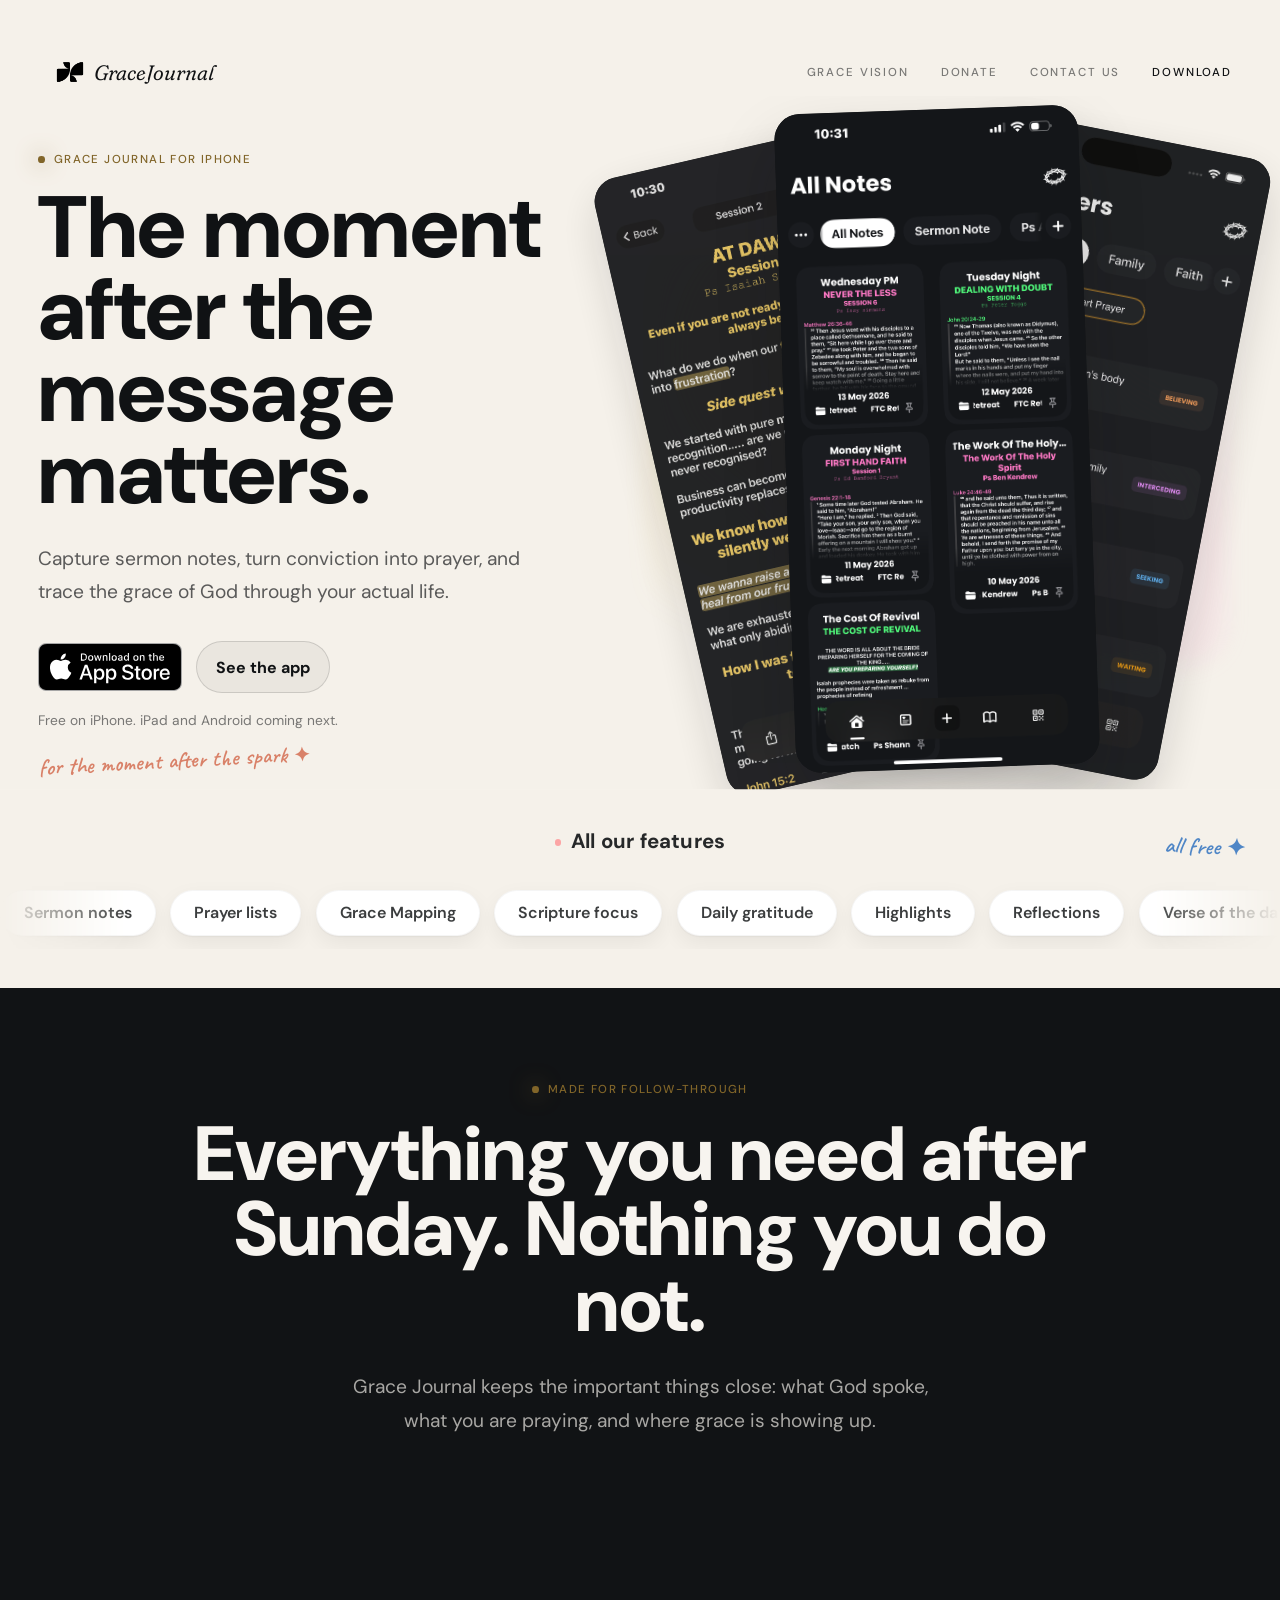
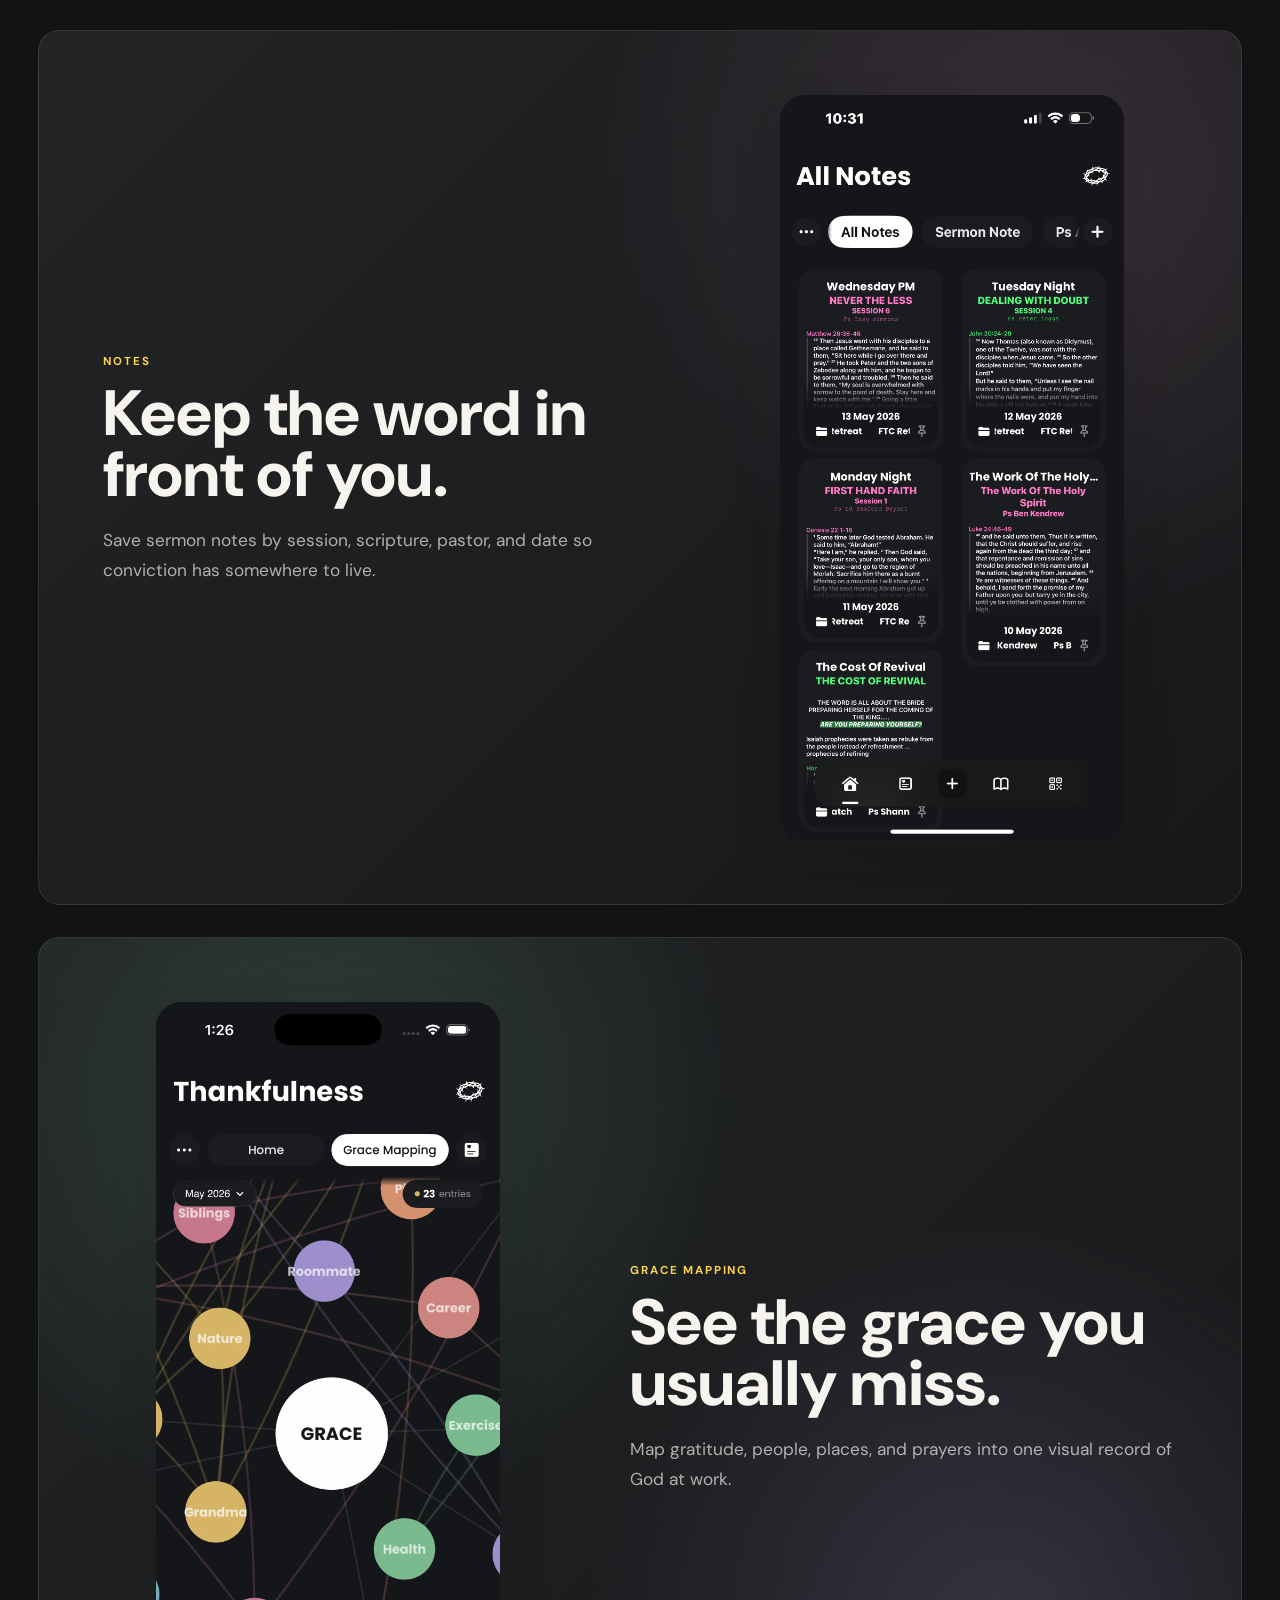
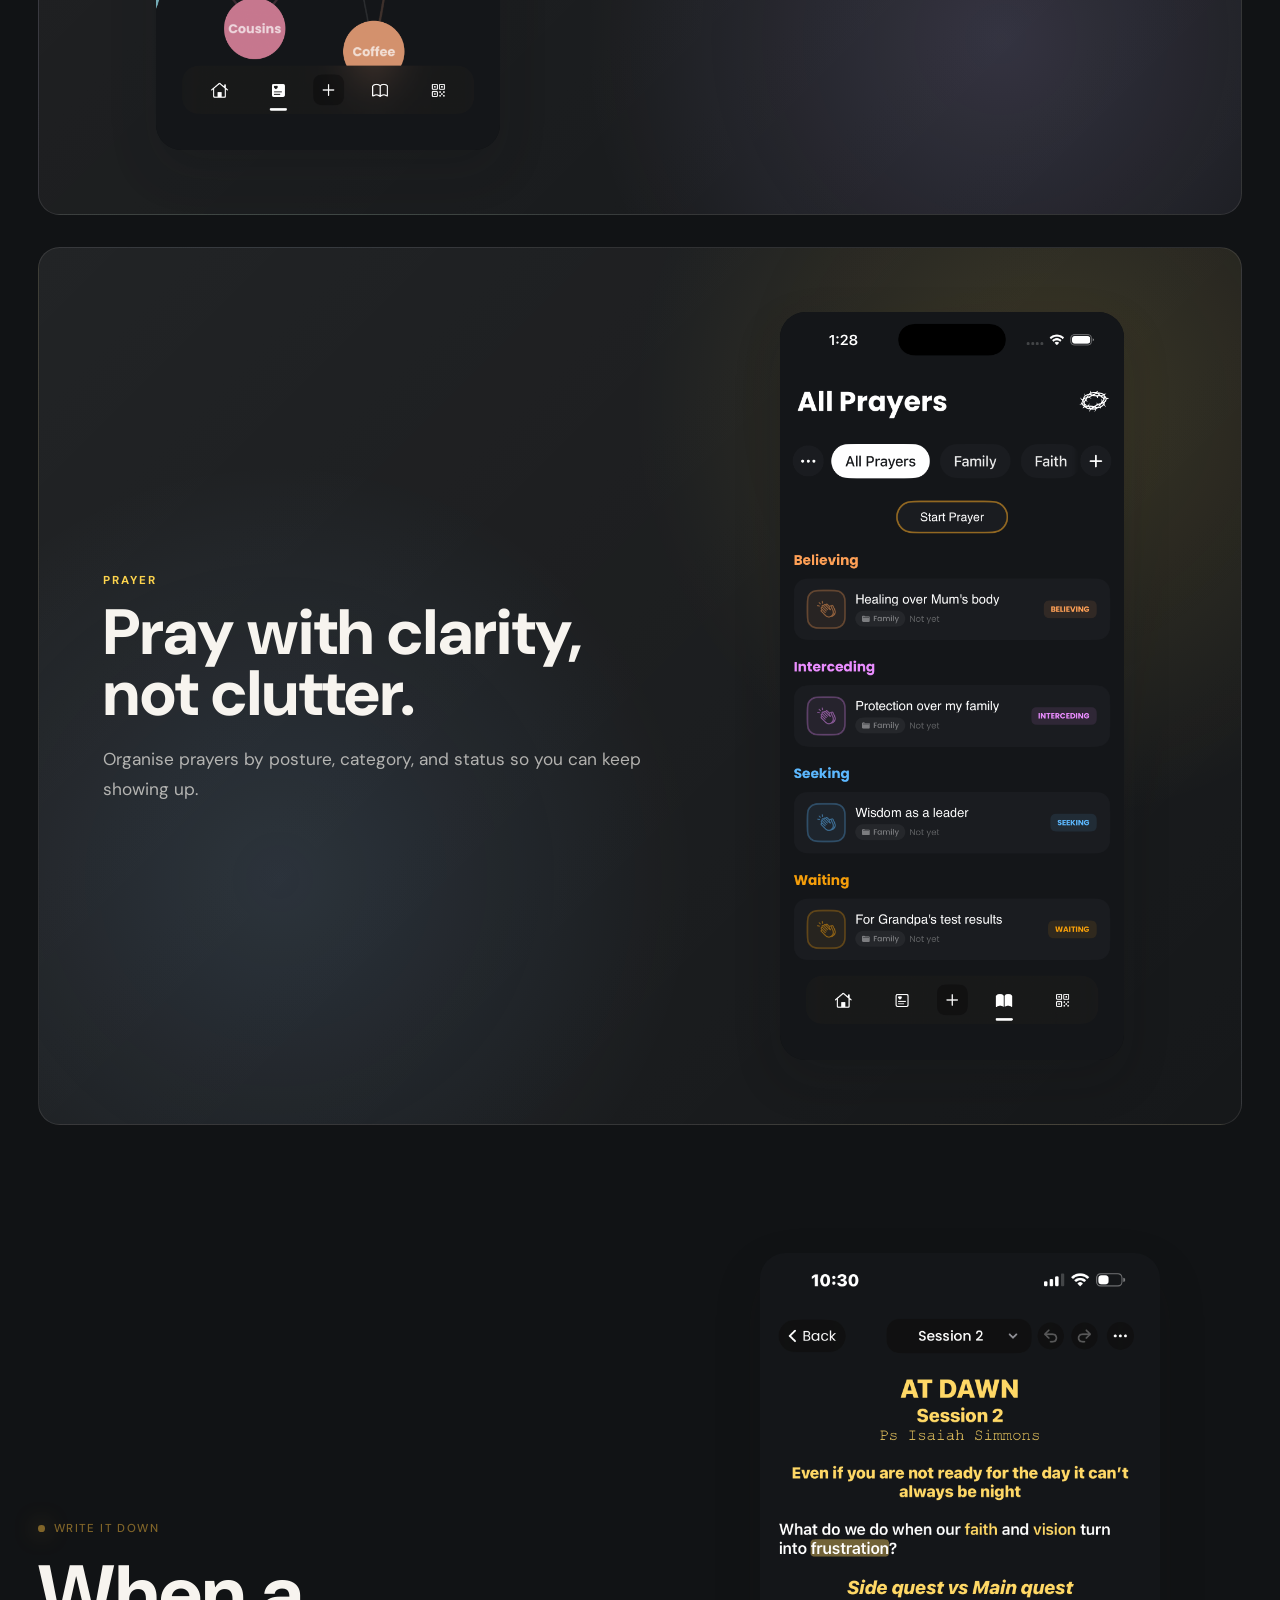
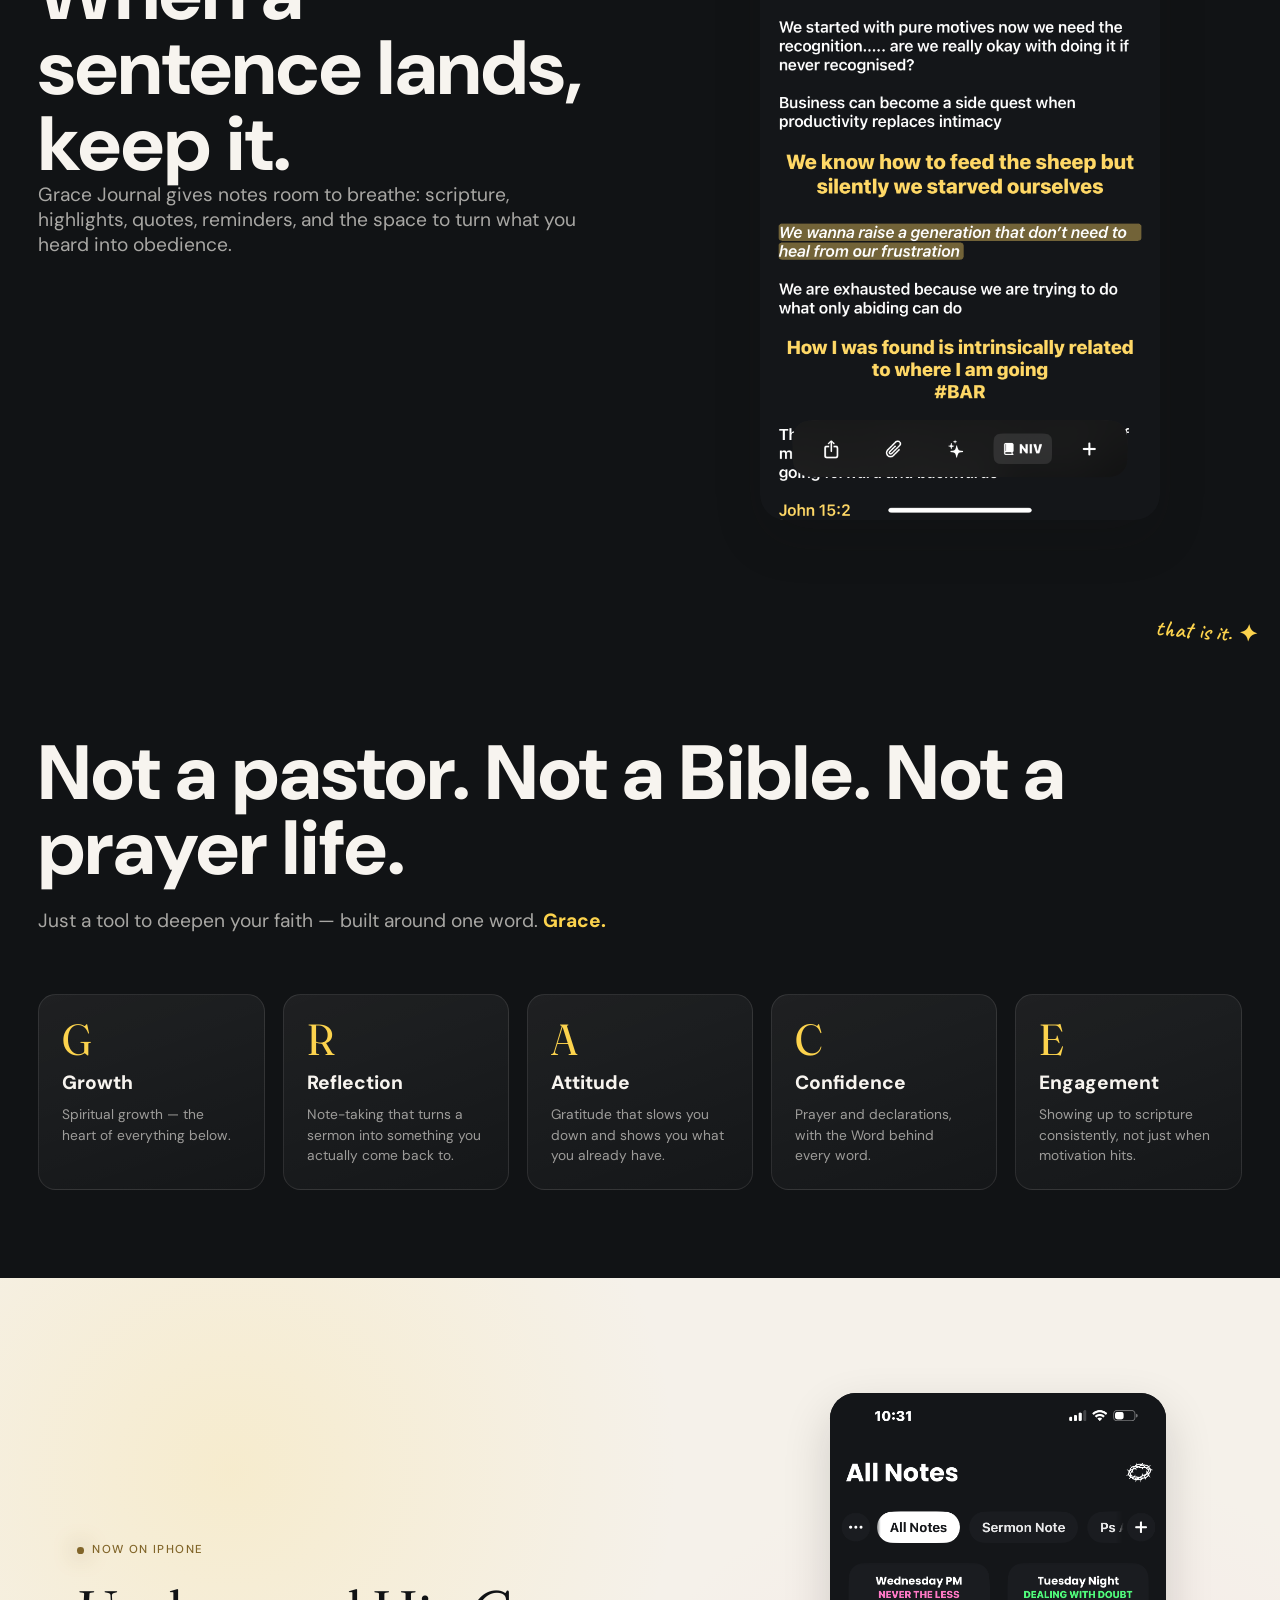
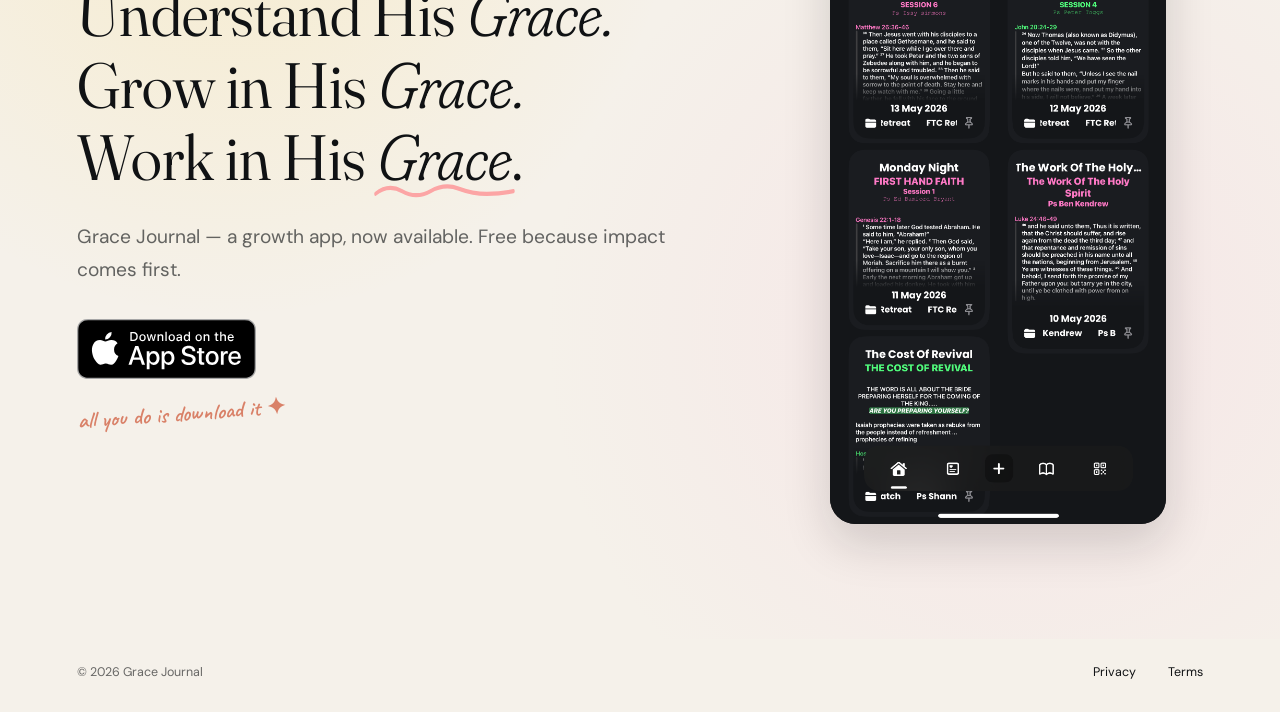
==== commit a127a8d7: "Update Update" ====
--- a/index.html
+++ b/index.html
@@ -101,12 +101,11 @@
         <div class="countdown-tape" aria-hidden="true">Big Annocement June 28th</div>
       </div>
       <p class="countdown-date">Sunday ?????? ? 2026</p>
-      <div class="countdown-presave" aria-label="App Store preview">
-        <a class="app-store-button" href="https://apps.apple.com/" target="_blank" rel="noopener">
-          <span class="store-icon" aria-hidden="true">
-            <svg viewBox="0 0 24 24"><path d="M16.7 12.5c0-2 1.6-3 1.7-3.1-0.9-1.4-2.4-1.6-2.9-1.6-1.2-0.1-2.4 0.7-3 0.7s-1.6-0.7-2.6-0.7c-1.3 0-2.6 0.8-3.2 2-1.4 2.4-0.4 6 1 8 0.7 1 1.5 2.1 2.6 2.1 1 0 1.4-0.7 2.6-0.7s1.6 0.7 2.6 0.7c1.1 0 1.8-1 2.5-2 0.8-1.1 1.1-2.2 1.1-2.3-0.1 0-2.4-0.9-2.4-3.1ZM14.7 6.5c0.6-0.7 1-1.7 0.9-2.7-0.9 0-1.9 0.6-2.5 1.3-0.6 0.6-1 1.7-0.9 2.6 0.9 0.1 1.9-0.5 2.5-1.2Z"/></svg>
-          </span>
-          <span><small>Preview on the</small>App Store</span>
+      <div class="countdown-presave">
+        <span class="presave-eyebrow">Now available</span>
+        <p class="presave-line">It&rsquo;s out for <span class="ul ul-sage">pre&#8209;order</span></p>
+        <a class="store-badge" href="https://apps.apple.com/" target="_blank" rel="noopener" aria-label="Pre-order Grace Journal on the App Store">
+          <img src="Static/badges/pre-order-on-the-app-store.svg" alt="Pre-order on the App Store" width="121" height="41">
         </a>
       </div>
       <blockquote class="countdown-verse">
@@ -127,11 +126,8 @@
           through your actual life.
         </p>
         <div class="hero-actions" aria-label="Download Grace Journal">
-          <a class="app-store-button" href="https://apps.apple.com/" target="_blank" rel="noopener">
-            <span class="store-icon" aria-hidden="true">
-              <svg viewBox="0 0 24 24"><path d="M16.7 12.5c0-2 1.6-3 1.7-3.1-0.9-1.4-2.4-1.6-2.9-1.6-1.2-0.1-2.4 0.7-3 0.7s-1.6-0.7-2.6-0.7c-1.3 0-2.6 0.8-3.2 2-1.4 2.4-0.4 6 1 8 0.7 1 1.5 2.1 2.6 2.1 1 0 1.4-0.7 2.6-0.7s1.6 0.7 2.6 0.7c1.1 0 1.8-1 2.5-2 0.8-1.1 1.1-2.2 1.1-2.3-0.1 0-2.4-0.9-2.4-3.1ZM14.7 6.5c0.6-0.7 1-1.7 0.9-2.7-0.9 0-1.9 0.6-2.5 1.3-0.6 0.6-1 1.7-0.9 2.6 0.9 0.1 1.9-0.5 2.5-1.2Z"/></svg>
-            </span>
-            <span><small>Download on the</small>App Store</span>
+          <a class="store-badge" href="https://apps.apple.com/" target="_blank" rel="noopener" aria-label="Download Grace Journal on the App Store">
+            <img src="Static/badges/download-on-the-app-store-black.svg" alt="Download on the App Store" width="120" height="40">
           </a>
           <a class="secondary-button" href="#screens">See the app</a>
         </div>
@@ -280,11 +276,8 @@
         </p>
         <span class="story-ann ann-download-free ann-coral" aria-hidden="true">all you do is download it ✦</span>
         <div class="hero-actions">
-          <a class="app-store-button app-store-button-large" href="https://apps.apple.com/" target="_blank" rel="noopener">
-            <span class="store-icon" aria-hidden="true">
-              <svg viewBox="0 0 24 24"><path d="M16.7 12.5c0-2 1.6-3 1.7-3.1-0.9-1.4-2.4-1.6-2.9-1.6-1.2-0.1-2.4 0.7-3 0.7s-1.6-0.7-2.6-0.7c-1.3 0-2.6 0.8-3.2 2-1.4 2.4-0.4 6 1 8 0.7 1 1.5 2.1 2.6 2.1 1 0 1.4-0.7 2.6-0.7s1.6 0.7 2.6 0.7c1.1 0 1.8-1 2.5-2 0.8-1.1 1.1-2.2 1.1-2.3-0.1 0-2.4-0.9-2.4-3.1ZM14.7 6.5c0.6-0.7 1-1.7 0.9-2.7-0.9 0-1.9 0.6-2.5 1.3-0.6 0.6-1 1.7-0.9 2.6 0.9 0.1 1.9-0.5 2.5-1.2Z"/></svg>
-            </span>
-            <span><small>Download on the</small>App Store</span>
+          <a class="store-badge store-badge-large" href="https://apps.apple.com/" target="_blank" rel="noopener" aria-label="Download Grace Journal on the App Store">
+            <img src="Static/badges/download-on-the-app-store-black.svg" alt="Download on the App Store" width="120" height="40">
           </a>
         </div>
       </div>
--- a/Static/index.css
+++ b/Static/index.css
@@ -376,8 +376,10 @@
 
 .countdown-presave {
   display: none;
+  flex-direction: column;
+  align-items: center;
   justify-content: center;
-  margin-top: 1.35rem;
+  margin-top: 1.55rem;
 }
 
 body.is-presave .countdown-presave {
@@ -403,7 +405,7 @@
 
 .ann-countdown {
   position: absolute;
-  top: 39%;
+  top: 33%;
   left: 0;
   color: var(--yellow);
   font-size: 1.35rem;
@@ -412,10 +414,10 @@
 
 .ann-arrow-countdown {
   position: absolute;
-  top: calc(39% + 1rem);
-  left: 4%;
-  width: 75px;
-  height: 75px;
+  top: calc(33% + 1rem);
+  left: 3%;
+  width: 58px;
+  height: 58px;
   color: var(--yellow);
 }
 
@@ -546,6 +548,72 @@
 .secondary-button:hover,
 .secondary-button:focus-visible {
   transform: translateY(-2px);
+}
+
+/* Official Apple App Store badges (download + pre-order) */
+.store-badge {
+  display: inline-flex;
+  align-items: center;
+  border-radius: 9px;
+  transition: transform 0.25s ease, opacity 0.25s ease;
+}
+
+.store-badge img {
+  display: block;
+  height: 3rem;
+  width: auto;
+}
+
+.store-badge:hover,
+.store-badge:focus-visible {
+  transform: translateY(-2px);
+  opacity: 0.9;
+}
+
+.store-badge:focus-visible {
+  outline: 2px solid var(--blue);
+  outline-offset: 3px;
+}
+
+.store-badge-large img {
+  height: 3.75rem;
+}
+
+.presave-eyebrow {
+  display: inline-flex;
+  align-items: center;
+  gap: 0.5rem;
+  padding: 0.3rem 0.85rem;
+  margin-bottom: 0.9rem;
+  border: 1px solid rgba(134, 239, 172, 0.32);
+  border-radius: 999px;
+  background: rgba(134, 239, 172, 0.1);
+  color: var(--sage);
+  font-family: var(--sans);
+  font-size: 0.66rem;
+  font-weight: 600;
+  letter-spacing: 0.18em;
+  text-transform: uppercase;
+}
+
+.presave-eyebrow::before {
+  content: '';
+  width: 0.42rem;
+  height: 0.42rem;
+  border-radius: 50%;
+  background: var(--sage);
+  box-shadow: 0 0 0.5rem rgba(134, 239, 172, 0.8);
+}
+
+.presave-line {
+  margin: 0 0 1.15rem;
+  font-family: var(--serif);
+  font-style: italic;
+  font-weight: 300;
+  font-size: clamp(1.45rem, 3vw, 2.1rem);
+  line-height: 1.2;
+  color: var(--ink);
+  font-variation-settings: 'opsz' 72, 'SOFT' 90;
 }
 
 .platform-line {
